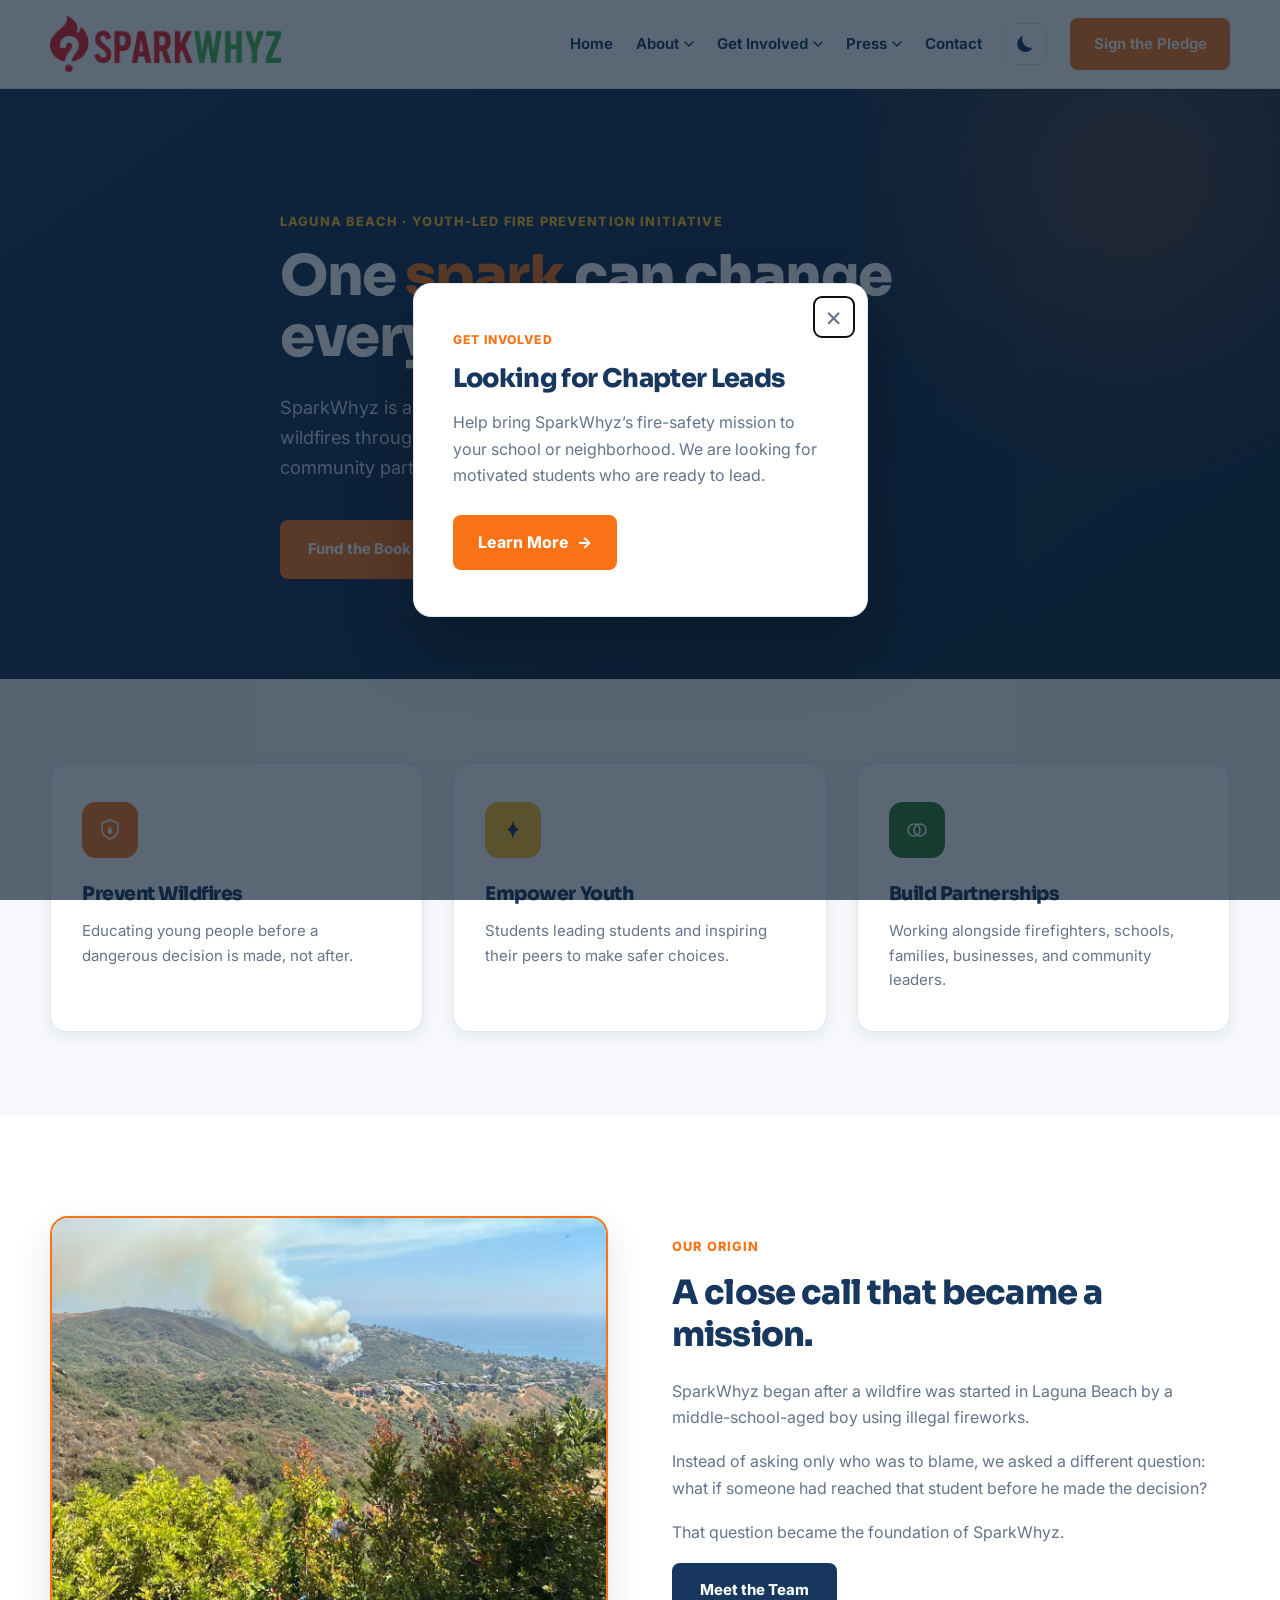
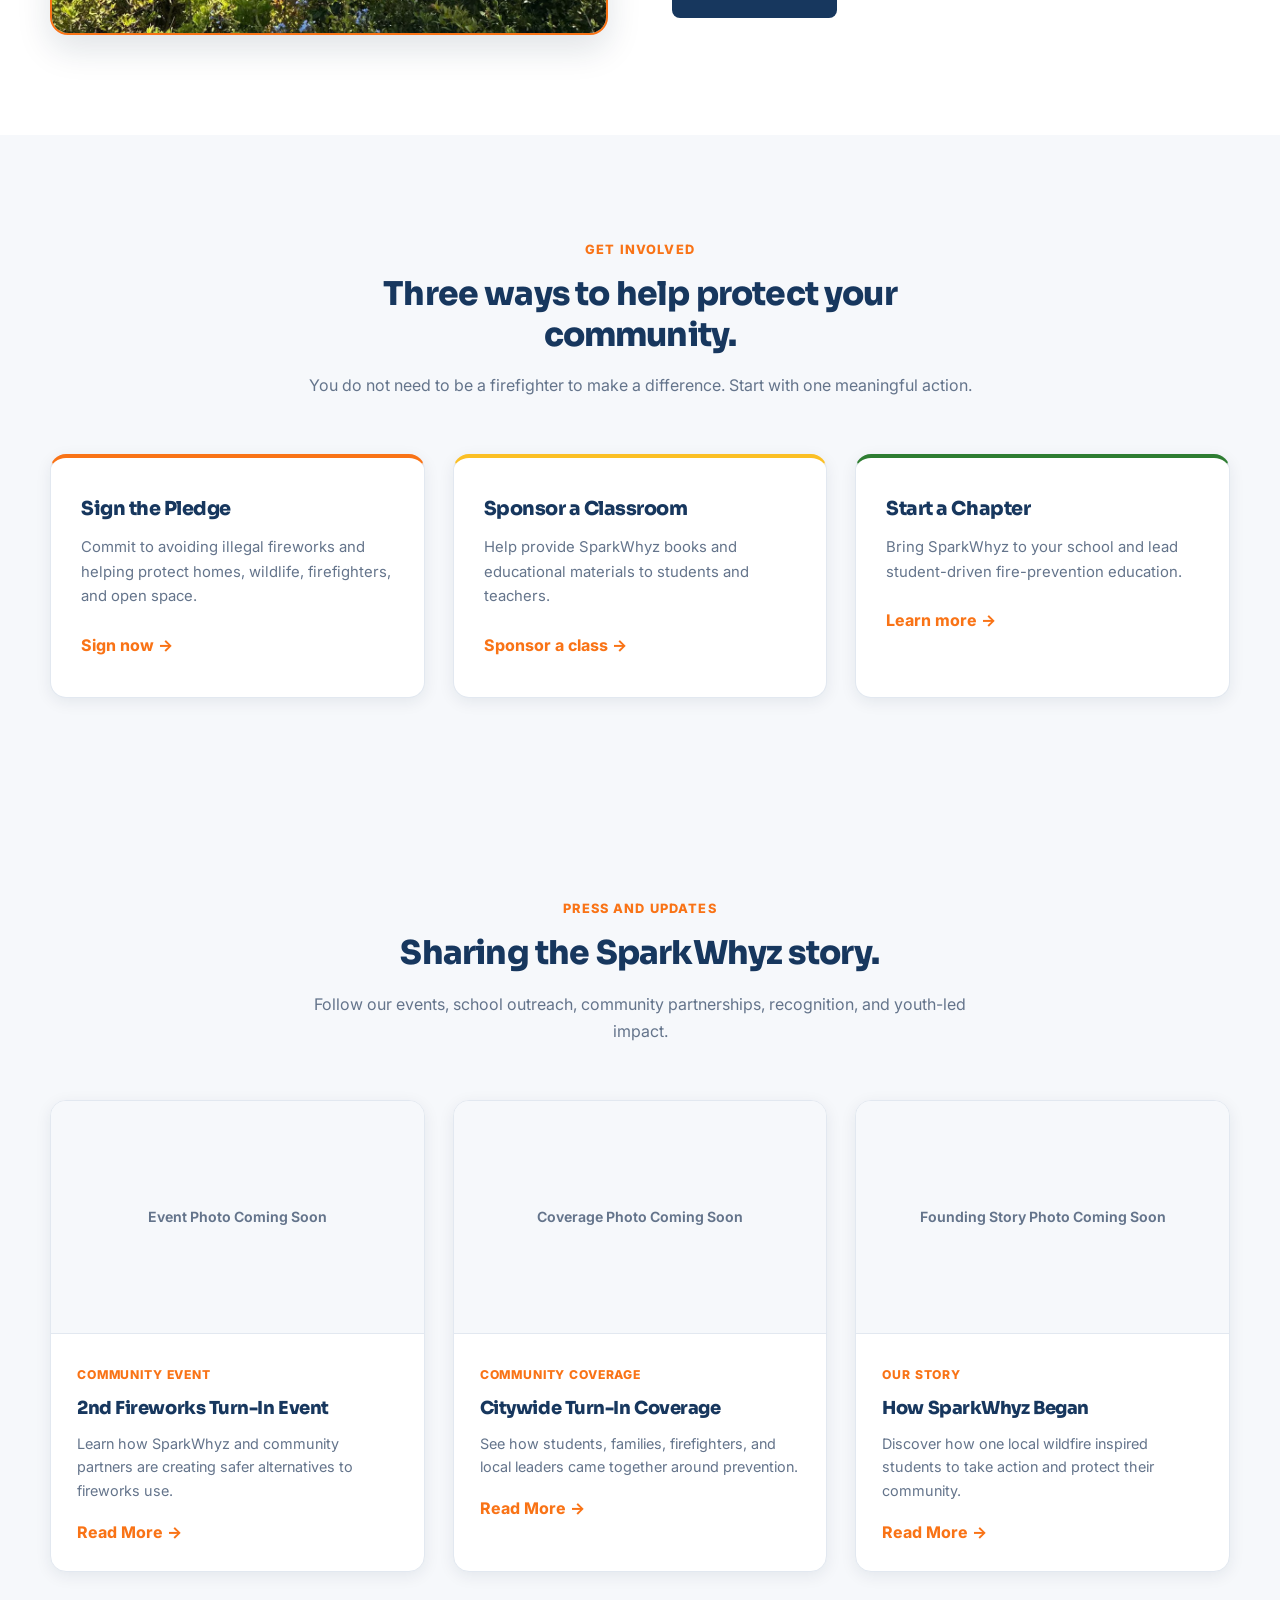
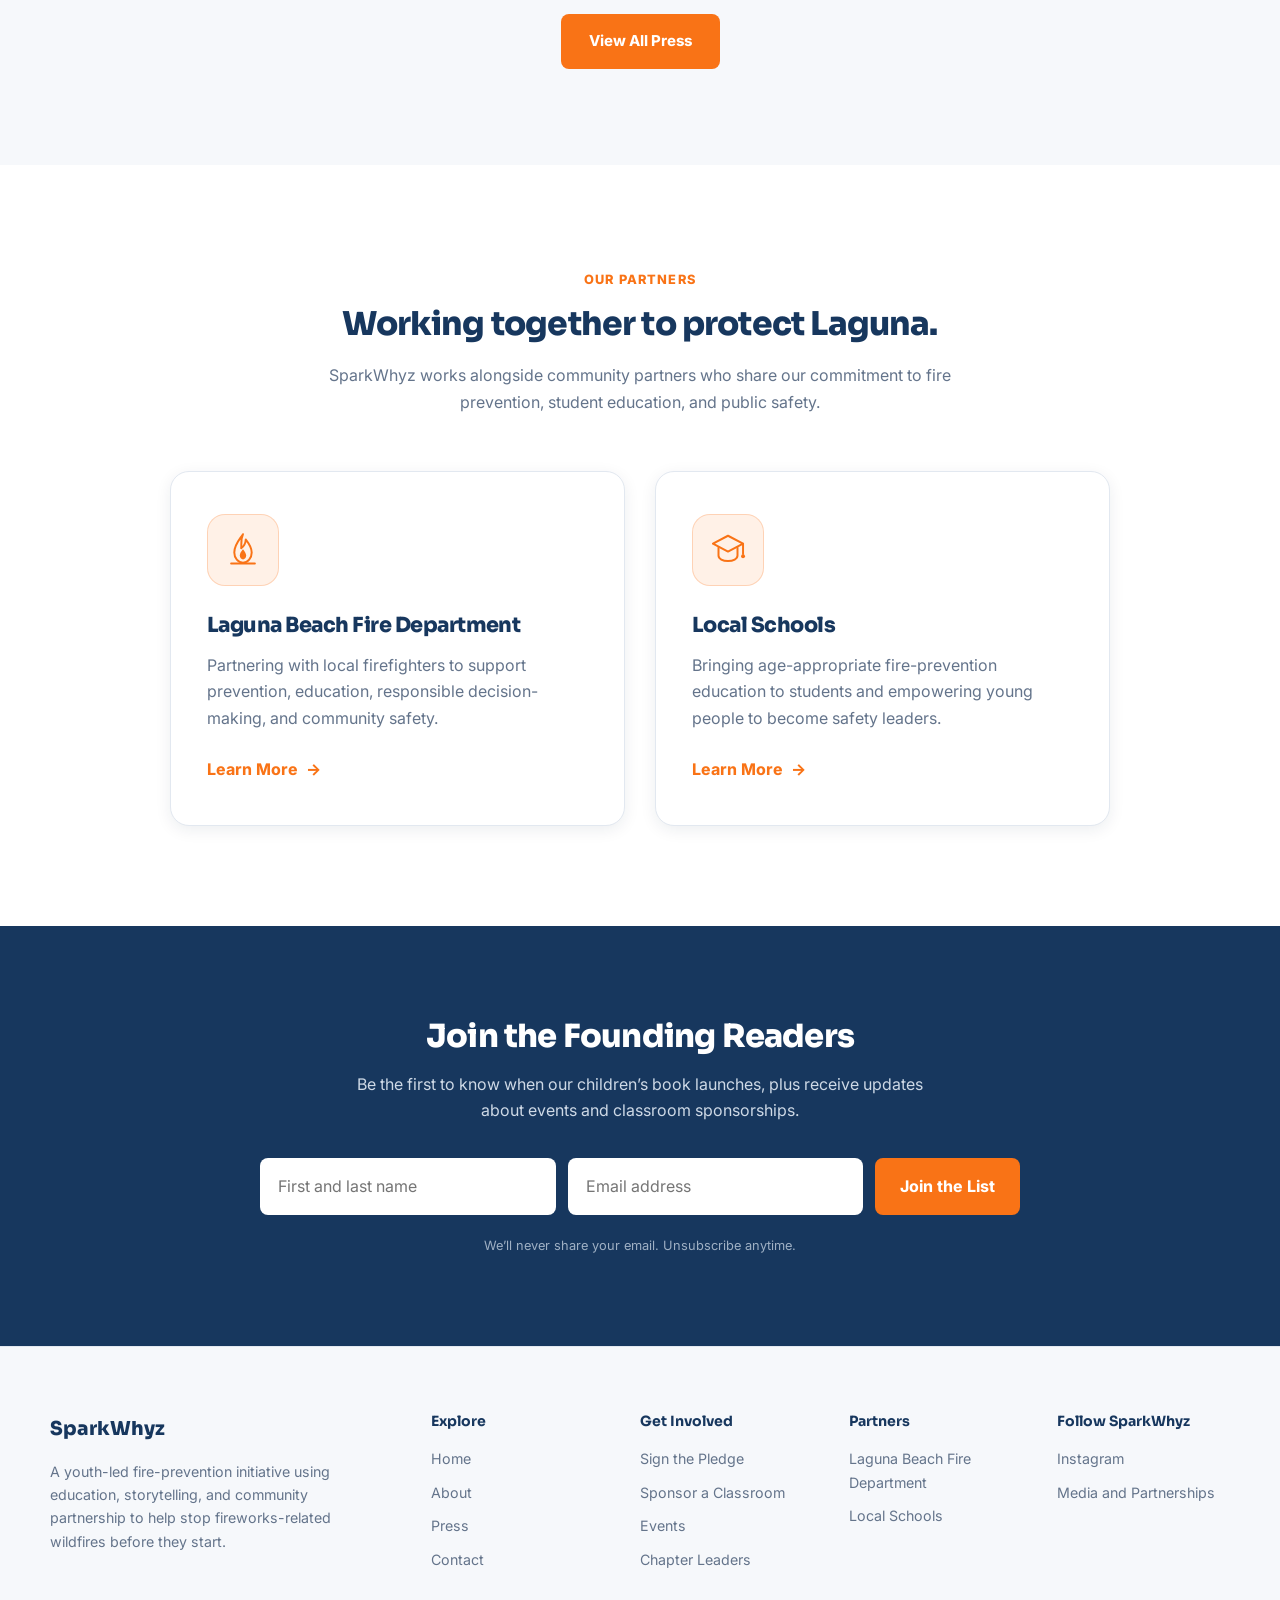
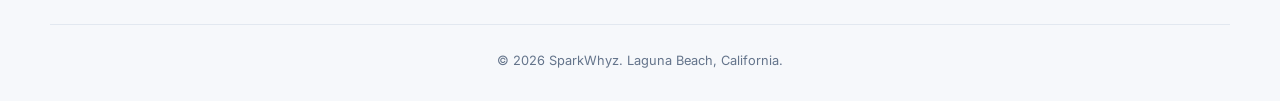
==== index.html @ 8dd43a1e "Update index.html" ====
<!DOCTYPE html>
<html lang="en">
<head>
  <!-- Google tag (gtag.js) -->
<script async src="https://www.googletagmanager.com/gtag/js?id=G-Q8JG7QYZ1H"></script>
<script>
  window.dataLayer = window.dataLayer || [];
  function gtag(){dataLayer.push(arguments);}
  gtag('js', new Date());

  gtag('config', 'G-Q8JG7QYZ1H');
</script>
  <meta charset="UTF-8">

  <meta
    name="viewport"
    content="width=device-width, initial-scale=1.0"
  >

  <title>SparkWhyz | Youth-Led Fire Prevention</title>

  <meta
    name="description"
    content="SparkWhyz is a youth-led fire-prevention initiative helping prevent fireworks-related wildfires through education, storytelling, school outreach, and community partnership."
  >

  <link rel="icon" type="image/x-icon" href="images/favicon.ico">
  <link rel="icon" type="image/png" sizes="32x32" href="images/favicon-32x32.png">
  <link rel="icon" type="image/png" sizes="16x16" href="images/favicon-16x16.png">
  <link rel="apple-touch-icon" href="images/apple-touch-icon.png">

  <link rel="preconnect" href="https://fonts.googleapis.com">
  <link rel="preconnect" href="https://fonts.gstatic.com" crossorigin>

  <link
    href="https://fonts.googleapis.com/css2?family=Sora:wght@400;600;700;800&family=Inter:wght@400;500;600&display=swap"
    rel="stylesheet"
  >

  <link rel="stylesheet" href="css/styles.css">
</head>

<body>

  <header>
    <nav class="container">

      <a
        href="index.html"
        class="logo"
        aria-label="SparkWhyz home"
      >
        <img
          src="images/logo-transparent.png"
          alt="SparkWhyz"
        >
      </a>

      <button
        class="nav-toggle"
        id="navToggle"
        aria-label="Toggle navigation menu"
        aria-expanded="false"
      >
        <span class="bar bar1"></span>
        <span class="bar bar2"></span>
        <span class="bar bar3"></span>
      </button>

      <ul class="nav-links" id="navLinks">

        <li>
          <a href="index.html">Home</a>
        </li>

        <li>
          <a href="about.html">
            About

            <span class="chevron">
              <svg
                width="10"
                height="6"
                viewBox="0 0 10 6"
                fill="none"
                aria-hidden="true"
              >
                <path
                  d="M1 1L5 5L9 1"
                  stroke="currentColor"
                  stroke-width="1.5"
                  stroke-linecap="round"
                  stroke-linejoin="round"
                />
              </svg>
            </span>
          </a>

          <div class="dropdown-wrap">
            <ul class="dropdown">

              <li>
                <a href="about.html#story">
                  Our Story
                </a>
              </li>

              <li>
                <a href="about.html#mission">
                  Our Mission
                </a>
              </li>

              <li>
                <a href="about.html#team">
                  Our Team
                </a>
              </li>

              <li>
                <a href="about.html#momentum">
                  Building Momentum
                </a>
              </li>

            </ul>
          </div>
        </li>

        <li>
          <a href="get_involved.html">
            Get Involved

            <span class="chevron">
              <svg
                width="10"
                height="6"
                viewBox="0 0 10 6"
                fill="none"
                aria-hidden="true"
              >
                <path
                  d="M1 1L5 5L9 1"
                  stroke="currentColor"
                  stroke-width="1.5"
                  stroke-linecap="round"
                  stroke-linejoin="round"
                />
              </svg>
            </span>
          </a>

          <div class="dropdown-wrap">
            <ul class="dropdown">

              <li>
                <a href="get_involved.html#pledge">
                  Sign the Pledge
                </a>
              </li>

              <li>
                <a href="get_involved.html#sponsor">
                  Sponsor a Classroom
                </a>
              </li>

              <li>
                <a href="get_involved.html#events">
                  Events
                </a>
              </li>

              <li>
                <a href="chapter_leaders.html">
                  Become a Chapter Leader
                </a>
              </li>

            </ul>
          </div>
        </li>

        <li>
          <a href="press.html">
            Press
            <span class="chevron">
              <svg
                width="10"
                height="6"
                viewBox="0 0 10 6"
                fill="none"
                aria-hidden="true"
              >
                <path
                  d="M1 1L5 5L9 1"
                  stroke="currentColor"
                  stroke-width="1.5"
                  stroke-linecap="round"
                  stroke-linejoin="round"
                />
              </svg>
            </span>
          </a>

          <div class="dropdown-wrap">
            <ul class="dropdown">

              <li>
                <a href="press.html#turn-in-2026">
                  2nd Fireworks Turn-In Event
                </a>
              </li>

              <li>
                <a href="press.html#citywide-turn-in">
                  Citywide Turn-In Coverage
                </a>
              </li>

              <li>
                <a href="press.html#kids-doing-right-thing">
                  Kids Doing the Right Thing
                </a>
              </li>

              <li>
                <a href="press.html#founding-story">
                  Our Founding Story
                </a>
              </li>

            </ul>
          </div>
        </li>

        <li>
          <a href="contact.html">Contact</a>
        </li>

        <li>
          <button
            class="theme-toggle"
            id="themeToggleDesktop"
            aria-label="Toggle dark mode"
          >
            <span class="theme-icon"></span>
            <span class="theme-label">Dark Mode</span>
          </button>
        </li>

        <li>
          <a
            href="get_involved.html#pledge"
            class="nav-cta"
          >
            Sign the Pledge
          </a>
        </li>

      </ul>

    </nav>
  </header>


  <main>

    <section class="hero">

      <div class="container hero-inner">

        <span class="eyebrow">
          Laguna Beach &middot; Youth-Led Fire Prevention Initiative
        </span>

        <h1>
          One <span>spark</span> can change everything.
        </h1>

        <p>
          SparkWhyz is a youth-led movement preventing
          fireworks-related wildfires through education,
          storytelling, school outreach, and community partnership.
        </p>

        <div class="btn-row">

         <a
            href="/donate/"
           class="btn btn-primary"
          >
            Fund the Book
          </a>

        <a
          href="get_involved.html#pledge"
          class="btn btn-secondary"
          style="
            background-color: #ffffff !important;
            color: #173757 !important;
            border: 2px solid #ffffff !important;
          "
        >
          Sign the Pledge
        </a>

          <a
            href="about.html#story"
            class="btn btn-outline"
          >
            Read Our Story
          </a>

      </div>

    </section>


    <section class="mission">

      <div class="container mission-grid">

        <article class="mission-card reveal">

          <div class="icon">

            <svg
              width="24"
              height="24"
              viewBox="0 0 24 24"
              fill="none"
              aria-hidden="true"
            >
              <path
                d="M12 2L4 5V11C4 15.5 6.5 19 12 21C17.5 19 20 15.5 20 11V5L12 2Z"
                stroke="currentColor"
                stroke-width="1.6"
                stroke-linejoin="round"
              />

              <path
                d="M12 8C10.5 10 9.8 11.5 9.8 13C9.8 14.8 10.8 16 12 16C13.2 16 14.2 14.8 14.2 13C14.2 11.8 13.6 11 13 10.3C13 11 12.6 11.4 12.2 11.3C12.6 10.2 12.3 9 12 8Z"
                fill="currentColor"
              />
            </svg>

          </div>

          <h3>
            Prevent Wildfires
          </h3>

          <p>
            Educating young people before a dangerous decision
            is made, not after.
          </p>

        </article>


        <article class="mission-card reveal reveal-delay-1">

          <div class="icon">

            <svg
              width="24"
              height="24"
              viewBox="0 0 24 24"
              fill="none"
              aria-hidden="true"
            >
              <path
                d="M12 2C12.8 6.5 14 9.8 18 11.5C14 13.2 12.8 16.5 12 21C11.2 16.5 10 13.2 6 11.5C10 9.8 11.2 6.5 12 2Z"
                fill="currentColor"
              />
            </svg>

          </div>

          <h3>
            Empower Youth
          </h3>

          <p>
            Students leading students and inspiring their peers
            to make safer choices.
          </p>

        </article>


        <article class="mission-card reveal reveal-delay-2">

          <div class="icon">

            <svg
              width="24"
              height="24"
              viewBox="0 0 24 24"
              fill="none"
              aria-hidden="true"
            >
              <circle
                cx="9"
                cy="12"
                r="6"
                stroke="currentColor"
                stroke-width="1.6"
              />

              <circle
                cx="15"
                cy="12"
                r="6"
                stroke="currentColor"
                stroke-width="1.6"
              />
            </svg>

          </div>

          <h3>
            Build Partnerships
          </h3>

          <p>
            Working alongside firefighters, schools, families,
            businesses, and community leaders.
          </p>

        </article>

      </div>

    </section>


    <section class="story" id="story">

      <div class="container story-grid">

        <div class="story-media reveal">

          <img
            src="images/rancho-fire.jpg"
            alt="Wildfire in Laguna Beach"
          >

        </div>

        <div class="reveal reveal-delay-1">

          <span class="section-eyebrow">
            Our Origin
          </span>

          <h2>
            A close call that became a mission.
          </h2>

          <p>
            SparkWhyz began after a wildfire was started in
            Laguna Beach by a middle-school-aged boy using
            illegal fireworks.
          </p>

          <p>
            Instead of asking only who was to blame, we asked
            a different question: what if someone had reached
            that student before he made the decision?
          </p>

          <p>
            That question became the foundation of SparkWhyz.
          </p>

          <a
            href="about.html"
            class="btn btn-dark"
          >
            Meet the Team
          </a>

        </div>

      </div>

    </section>


    <section class="involved">

      <div class="container">

        <div class="involved-head reveal">

          <span class="section-eyebrow">
            Get Involved
          </span>

          <h2>
            Three ways to help protect your community.
          </h2>

          <p>
            You do not need to be a firefighter to make a difference.
            Start with one meaningful action.
          </p>

        </div>

        <div class="involved-grid">

          <article class="involved-card reveal">

            <h3>
              Sign the Pledge
            </h3>

            <p>
              Commit to avoiding illegal fireworks and helping
              protect homes, wildlife, firefighters, and open space.
            </p>

            <a href="get_involved.html#pledge">
              Sign now &rarr;
            </a>

          </article>


          <article class="involved-card reveal reveal-delay-1">

            <h3>
              Sponsor a Classroom
            </h3>

            <p>
              Help provide SparkWhyz books and educational
              materials to students and teachers.
            </p>

            <a href="get_involved.html#sponsor">
              Sponsor a class &rarr;
            </a>

          </article>


          <article class="involved-card reveal reveal-delay-2">

            <h3>
              Start a Chapter
            </h3>

            <p>
              Bring SparkWhyz to your school and lead
              student-driven fire-prevention education.
            </p>

            <a href="chapter_leaders.html">
              Learn more &rarr;
            </a>

          </article>

        </div>

      </div>

    </section>


    <section class="section section-alt">

      <div class="container">

        <div class="section-head reveal">

          <span class="section-eyebrow">
            Press and Updates
          </span>

          <h2>
            Sharing the SparkWhyz story.
          </h2>

          <p>
            Follow our events, school outreach, community partnerships,
            recognition, and youth-led impact.
          </p>

        </div>

        <div class="news-grid">

          <article class="news-card reveal">

            <div class="news-thumb">
              Event Photo Coming Soon
            </div>

            <div class="news-body">

              <span class="news-date">
                Community Event
              </span>

              <h3>
                2nd Fireworks Turn-In Event
              </h3>

              <p>
                Learn how SparkWhyz and community partners
                are creating safer alternatives to fireworks use.
              </p>

              <a href="press.html#turn-in-2026">
                Read More &rarr;
              </a>

            </div>

          </article>


          <article class="news-card reveal reveal-delay-1">

            <div class="news-thumb">
              Coverage Photo Coming Soon
            </div>

            <div class="news-body">

              <span class="news-date">
                Community Coverage
              </span>

              <h3>
                Citywide Turn-In Coverage
              </h3>

              <p>
                See how students, families, firefighters,
                and local leaders came together around prevention.
              </p>

              <a href="press.html#citywide-turn-in">
                Read More &rarr;
              </a>

            </div>

          </article>


          <article class="news-card reveal reveal-delay-2">

            <div class="news-thumb">
              Founding Story Photo Coming Soon
            </div>

            <div class="news-body">

              <span class="news-date">
                Our Story
              </span>

              <h3>
                How SparkWhyz Began
              </h3>

              <p>
                Discover how one local wildfire inspired students
                to take action and protect their community.
              </p>

              <a href="press.html#founding-story">
                Read More &rarr;
              </a>

            </div>

          </article>

        </div>

        <div
          class="btn-row"
          style="justify-content:center;margin-top:42px;"
        >

          <a
            href="press.html"
            class="btn btn-primary"
          >
            View All Press
          </a>

        </div>

      </div>

    </section>


    <section class="partners-section">

      <div class="container">

        <div class="section-head reveal">

          <span class="section-eyebrow">
            Our Partners
          </span>

          <h2>
            Working together to protect Laguna.
          </h2>

          <p>
            SparkWhyz works alongside community partners
            who share our commitment to fire prevention,
            student education, and public safety.
          </p>

        </div>

        <div class="partners-grid">

          <a
            href="fire_department.html"
            class="partner-card reveal"
          >

            <div class="partner-icon">

              <svg
                width="38"
                height="38"
                viewBox="0 0 48 48"
                fill="none"
                aria-hidden="true"
              >
                <path
                  d="M24 4C19.5 11.1 13 17.2 13 27C13 34.2 17.9 40 24 40C30.1 40 35 34.2 35 27C35 20 30.8 14.9 27.5 10.7C27.3 16.3 24.7 19.6 21.7 21.8C22.5 17.1 20.4 12.1 24 4Z"
                  stroke="currentColor"
                  stroke-width="2.5"
                  stroke-linejoin="round"
                />

                <path
                  d="M24 23C21.3 26.1 20 28.4 20 31.1C20 34.1 21.8 36 24 36C26.2 36 28 34.1 28 31.1C28 28.6 26.5 26.3 24 23Z"
                  fill="currentColor"
                />

                <path
                  d="M9 41H39"
                  stroke="currentColor"
                  stroke-width="2.5"
                  stroke-linecap="round"
                />
              </svg>

            </div>

            <h3>
              Laguna Beach Fire Department
            </h3>

            <p>
              Partnering with local firefighters to support
              prevention, education, responsible decision-making,
              and community safety.
            </p>

            <span class="partner-link">
              Learn More
              <span aria-hidden="true">&rarr;</span>
            </span>

          </a>


          <a
            href="schools.html"
            class="partner-card reveal reveal-delay-1"
          >

            <div class="partner-icon">

              <svg
                width="38"
                height="38"
                viewBox="0 0 48 48"
                fill="none"
                aria-hidden="true"
              >
                <path
                  d="M24 6L5 16L24 26L43 16L24 6Z"
                  stroke="currentColor"
                  stroke-width="2.5"
                  stroke-linejoin="round"
                />

                <path
                  d="M12 21V31C12 35.1 17.4 38 24 38C30.6 38 36 35.1 36 31V21"
                  stroke="currentColor"
                  stroke-width="2.5"
                  stroke-linecap="round"
                />

                <path
                  d="M43 16V29"
                  stroke="currentColor"
                  stroke-width="2.5"
                  stroke-linecap="round"
                />

                <circle
                  cx="43"
                  cy="32"
                  r="2.5"
                  fill="currentColor"
                />
              </svg>

            </div>

            <h3>
              Local Schools
            </h3>

            <p>
              Bringing age-appropriate fire-prevention education
              to students and empowering young people to become
              safety leaders.
            </p>

            <span class="partner-link">
              Learn More
              <span aria-hidden="true">&rarr;</span>
            </span>

          </a>

        </div>

      </div>

    </section>


    <section
      class="signup"
      id="founding-readers"
    >

      <div class="container">

        <h2>
          Join the Founding Readers
        </h2>

        <p>
          Be the first to know when our children’s book launches,
          plus receive updates about events and classroom sponsorships.
        </p>

        <form
          class="signup-form"
          id="signupForm"
          data-founding-readers="true"
          novalidate
        >

          <input
            type="text"
            id="signupName"
            name="name"
            placeholder="First and last name"
            autocomplete="name"
            aria-label="First and last name"
            required
          >

          <input
            type="email"
            id="signupEmail"
            name="email"
            placeholder="Email address"
            autocomplete="email"
            aria-label="Email address"
            required
          >

          <input
            type="text"
            name="website"
            tabindex="-1"
            autocomplete="off"
            aria-hidden="true"
            style="
              position:absolute;
              left:-9999px;
              width:1px;
              height:1px;
              opacity:0;
            "
          >

          <button type="submit">
            Join the List
          </button>

        </form>

        <p class="signup-note">
          We’ll never share your email. Unsubscribe anytime.
        </p>

      </div>

    </section>

  </main>


  <footer>

    <div class="container">

      <div class="footer-grid">

        <div class="footer-brand">

          <div class="logo">
            SparkWhyz
          </div>

          <p>
            A youth-led fire-prevention initiative using education,
            storytelling, and community partnership to help stop
            fireworks-related wildfires before they start.
          </p>

        </div>


        <div>

          <h4>
            Explore
          </h4>

          <ul>

            <li>
              <a href="index.html">Home</a>
            </li>

            <li>
              <a href="about.html">About</a>
            </li>

            <li>
              <a href="press.html">Press</a>
            </li>

            <li>
              <a href="contact.html">Contact</a>
            </li>

          </ul>

        </div>


        <div>

          <h4>
            Get Involved
          </h4>

          <ul>

            <li>
              <a href="get_involved.html#pledge">
                Sign the Pledge
              </a>
            </li>

            <li>
              <a href="get_involved.html#sponsor">
                Sponsor a Classroom
              </a>
            </li>

            <li>
              <a href="get_involved.html#events">
                Events
              </a>
            </li>

            <li>
              <a href="chapter_leaders.html">
                Chapter Leaders
              </a>
            </li>

          </ul>

        </div>


        <div>

          <h4>
            Partners
          </h4>

          <ul>

            <li>
              <a href="fire_department.html">
                Laguna Beach Fire Department
              </a>
            </li>

            <li>
              <a href="schools.html">
                Local Schools
              </a>
            </li>

          </ul>

        </div>


        <div>

          <h4>
            Follow SparkWhyz
          </h4>

          <ul>

            <li>
              <a
                href="https://www.instagram.com/sparkwhyz/"
                target="_blank"
                rel="noopener noreferrer"
              >
                Instagram
              </a>
            </li>

            <li>
              <a href="contact.html">
                Media and Partnerships
              </a>
            </li>

          </ul>

        </div>

      </div>


      <div class="footer-bottom">
        &copy; 2026 SparkWhyz. Laguna Beach, California.
      </div>

    </div>

  </footer>


  <div
    class="modal-overlay"
    id="chapterModal"
    aria-hidden="true"
  >

    <div
      class="modal-card"
      role="dialog"
      aria-modal="true"
      aria-labelledby="chapterModalTitle"
    >

      <button
        class="modal-close"
        aria-label="Close"
      >
        &times;
      </button>

      <div class="modal-eyebrow">
        Get Involved
      </div>

      <h2 id="chapterModalTitle">
        Looking for Chapter Leads
      </h2>

      <p>
        Help bring SparkWhyz’s fire-safety mission
        to your school or neighborhood. We are looking
        for motivated students who are ready to lead.
      </p>

      <a
        href="chapter_leaders.html"
        class="modal-btn"
      >
        Learn More
        <span aria-hidden="true">&rarr;</span>
      </a>

    </div>

  </div>


  <script src="js/main.js"></script>

</body>
</html>
---- css/styles.css ----
:root {
  --navy: #17375e;
  --navy-dark: #0f2740;
  --orange: #f97316;
  --orange-dark: #dc5f08;
  --yellow: #fbbf24;
  --green: #2e7d32;

  --white: #ffffff;
  --page-bg: #ffffff;
  --section-bg: #ffffff;
  --section-alt: #f6f8fb;
  --card-bg: #ffffff;
  --header-bg: #ffffff;
  --footer-bg: #f6f8fb;

  --text: #1e293b;
  --heading: #17375e;
  --muted: #64748b;
  --border: #e2e8f0;

  --shadow-small: 0 4px 16px rgba(15, 39, 64, 0.08);
  --shadow-medium: 0 14px 34px rgba(15, 39, 64, 0.13);
}

/* =========================================================
   RESET
   ========================================================= */

* {
  box-sizing: border-box;
  margin: 0;
  padding: 0;
}

html {
  scroll-behavior: smooth;
  scroll-padding-top: 100px;
}

body {
  min-height: 100vh;
  overflow-x: hidden;
  background: var(--page-bg);
  color: var(--text);
  font-family: "Inter", sans-serif;
  line-height: 1.65;
}

body.menu-open {
  overflow: hidden;
}

h1,
h2,
h3,
h4 {
  font-family: "Sora", sans-serif;
  color: var(--heading);
  line-height: 1.25;
}

h1,
h2,
h3 {
  font-weight: 800;
  letter-spacing: -0.025em;
}

a {
  color: inherit;
  text-decoration: none;
}

ul {
  list-style: none;
}

img {
  display: block;
  max-width: 100%;
}

button,
input,
textarea,
select {
  font: inherit;
}

button,
a {
  -webkit-tap-highlight-color: transparent;
}

.container {
  width: min(1180px, calc(100% - 48px));
  margin-inline: auto;
}

/* =========================================================
   HEADER
   ========================================================= */

header {
  position: sticky;
  top: 0;
  z-index: 300;
  width: 100%;
  background: var(--header-bg);
  border-bottom: 1px solid var(--border);
}

nav.container {
  min-height: 88px;
  display: flex;
  align-items: center;
  justify-content: space-between;
  gap: 28px;
}

.logo {
  display: inline-flex;
  align-items: center;
  flex-shrink: 0;
  color: var(--heading);
  font-family: "Sora", sans-serif;
  font-size: 1.3rem;
  font-weight: 800;
}

.logo img {
  width: auto;
  height: 56px;
}

.nav-links {
  display: flex;
  align-items: center;
  justify-content: flex-end;
  gap: 23px;
}

.nav-links > li {
  position: relative;
  flex-shrink: 0;
}

.nav-links > li > a {
  display: inline-flex;
  align-items: center;
  gap: 5px;
  padding: 12px 0;
  color: var(--heading);
  font-size: 0.94rem;
  font-weight: 650;
  white-space: nowrap;
}

.nav-links > li > a:hover {
  color: var(--orange);
}

.chevron {
  display: inline-flex;
  align-items: center;
  transition: transform 0.2s ease;
}

.nav-links > li:hover .chevron,
.nav-links > li.dd-open .chevron {
  transform: rotate(180deg);
}

/* =========================================================
   DESKTOP DROPDOWNS
   ========================================================= */

.dropdown-wrap {
  position: absolute;
  top: 100%;
  left: 50%;
  width: max-content;
  min-width: 225px;
  padding-top: 8px;
  opacity: 0;
  visibility: hidden;
  transform: translateX(-50%) translateY(8px);
  transition:
    opacity 0.18s ease,
    visibility 0.18s ease,
    transform 0.18s ease;
}

.nav-links > li:hover > .dropdown-wrap {
  opacity: 1;
  visibility: visible;
  transform: translateX(-50%) translateY(0);
}

.dropdown {
  padding: 9px;
  background: var(--card-bg);
  border: 1px solid var(--border);
  border-radius: 13px;
  box-shadow: var(--shadow-medium);
}

.dropdown li a {
  display: block;
  padding: 11px 16px;
  border-radius: 8px;
  color: var(--text);
  font-size: 0.86rem;
  font-weight: 600;
  text-align: center;
  white-space: nowrap;
}

.dropdown li a:hover {
  background: var(--section-alt);
  color: var(--orange);
}

/* =========================================================
   HEADER BUTTONS
   ========================================================= */

.nav-links > li > a.nav-cta {
  min-width: 160px;
  justify-content: center;
  padding: 14px 23px;
  background: var(--orange);
  border-radius: 8px;
  color: var(--white);
}

.nav-links > li > a.nav-cta:hover {
  background: var(--orange-dark);
  color: var(--white);
}

.theme-toggle {
  width: 42px;
  height: 42px;
  display: inline-flex;
  align-items: center;
  justify-content: center;
  gap: 9px;
  flex-shrink: 0;
  background: transparent;
  border: 1px solid var(--border);
  border-radius: 9px;
  color: var(--heading);
  cursor: pointer;
}

.theme-toggle:hover {
  background: var(--section-alt);
}

.theme-icon {
  display: inline-flex;
  align-items: center;
  justify-content: center;
}

.theme-label {
  display: none;
}

/* =========================================================
   MOBILE HAMBURGER
   ========================================================= */

.nav-toggle {
  position: relative;
  z-index: 1002;
  width: 42px;
  height: 42px;
  display: none;
  flex-shrink: 0;
  padding: 0;
  background: transparent;
  border: 0;
  cursor: pointer;
}

.nav-toggle .bar {
  position: absolute;
  left: 8px;
  width: 26px;
  height: 2.5px;
  background: var(--heading);
  border-radius: 999px;
  transform-origin: center;
  transition:
    top 0.25s ease,
    transform 0.25s ease,
    opacity 0.18s ease;
}

.nav-toggle .bar1 {
  top: 11px;
}

.nav-toggle .bar2 {
  top: 20px;
}

.nav-toggle .bar3 {
  top: 29px;
}

.nav-toggle.active .bar1 {
  top: 20px;
  transform: rotate(45deg);
}

.nav-toggle.active .bar2 {
  opacity: 0;
  transform: scaleX(0);
}

.nav-toggle.active .bar3 {
  top: 20px;
  transform: rotate(-45deg);
}

/* =========================================================
   SHARED ELEMENTS
   ========================================================= */

.eyebrow,
.section-eyebrow {
  display: inline-block;
  margin-bottom: 14px;
  color: var(--orange);
  font-size: 0.8rem;
  font-weight: 800;
  letter-spacing: 0.09em;
  text-transform: uppercase;
}

.section {
  padding: 96px 0;
  background: var(--section-bg);
}

.section-alt {
  background: var(--section-alt);
}

.section-head {
  max-width: 700px;
  margin: 0 auto 56px;
  text-align: center;
}

.section-head h2 {
  margin-bottom: 17px;
  color: var(--heading);
  font-size: 2.05rem;
}

.section-head p {
  color: var(--muted);
  font-size: 1rem;
}

.btn-row {
  display: flex;
  flex-wrap: wrap;
  gap: 16px;
}

.btn {
  display: inline-flex;
  align-items: center;
  justify-content: center;
  padding: 15px 28px;
  border-radius: 8px;
  font-size: 0.94rem;
  font-weight: 750;
  transition:
    transform 0.16s ease,
    background 0.16s ease,
    box-shadow 0.16s ease;
}

.btn:hover {
  transform: translateY(-2px);
}

.btn-primary {
  background: var(--orange);
  color: var(--white);
}

.btn-primary:hover {
  background: var(--orange-dark);
  box-shadow: 0 9px 22px rgba(249, 115, 22, 0.28);
}

.btn-dark {
  background: var(--navy);
  color: var(--white);
}

.btn-dark:hover {
  background: var(--navy-dark);
}

.btn-outline {
  border: 2px solid rgba(255, 255, 255, 0.5);
  color: var(--white);
}

.btn-outline:hover {
  border-color: var(--white);
}

.news-empty {
  padding: 60px 24px;
  background: var(--card-bg);
  border: 1px solid var(--border);
  border-radius: 16px;
  color: var(--muted);
  text-align: center;
}

/* =========================================================
   HERO
   ========================================================= */

.hero,
.page-hero {
  position: relative;
  overflow: hidden;
  background: linear-gradient(
    145deg,
    var(--navy) 0%,
    var(--navy-dark) 100%
  );
  color: var(--white);
}

.hero {
  padding: 118px 0 100px;
}

.hero::before,
.page-hero::before {
  content: "";
  position: absolute;
  top: -220px;
  right: -160px;
  width: 620px;
  height: 620px;
  background: radial-gradient(
    circle,
    rgba(249, 115, 22, 0.26),
    rgba(249, 115, 22, 0) 70%
  );
}

.hero-inner {
  position: relative;
  z-index: 1;
  max-width: 720px;
}

.hero .eyebrow,
.page-hero .eyebrow {
  color: var(--yellow);
}

.hero h1,
.page-hero h1 {
  color: var(--white);
}

.hero h1 {
  margin-bottom: 25px;
  font-size: 3.5rem;
  line-height: 1.08;
}

.hero h1 span {
  color: var(--orange);
}

.hero p {
  max-width: 610px;
  margin-bottom: 38px;
  color: #d0dae7;
  font-size: 1.14rem;
}

.page-hero {
  padding: 94px 0 75px;
  text-align: center;
}

.page-hero .container {
  position: relative;
  z-index: 1;
}

.page-hero h1 {
  max-width: 880px;
  margin: 0 auto 18px;
  font-size: 2.75rem;
}

.page-hero p {
  max-width: 680px;
  margin: 0 auto;
  color: #d0dae7;
  font-size: 1.05rem;
}

/* =========================================================
   MISSION CARDS
   ========================================================= */

.mission {
  padding: 84px 0;
  background: var(--section-alt);
}

.mission-grid {
  display: grid;
  grid-template-columns: repeat(3, minmax(0, 1fr));
  gap: 30px;
}

.mission-card {
  min-height: 100%;
  padding: 38px 31px;
  background: var(--card-bg);
  border: 1px solid var(--border);
  border-radius: 17px;
  box-shadow: var(--shadow-small);
}

.mission-card .icon {
  width: 56px;
  height: 56px;
  display: flex;
  align-items: center;
  justify-content: center;
  margin-bottom: 24px;
  background: var(--orange);
  border-radius: 14px;
  color: var(--white);
}

.mission-card:nth-child(2) .icon {
  background: var(--yellow);
  color: var(--navy);
}

.mission-card:nth-child(3) .icon {
  background: var(--green);
  color: var(--white);
}

.mission-card h3 {
  margin-bottom: 13px;
  color: var(--heading);
  font-size: 1.18rem;
}

.mission-card p {
  color: var(--muted);
  font-size: 0.94rem;
}

/* =========================================================
   STORY
   ========================================================= */

.story {
  padding: 100px 0;
  background: var(--section-bg);
}

.story-grid {
  display: grid;
  grid-template-columns: repeat(2, minmax(0, 1fr));
  align-items: center;
  gap: 64px;
}

.story-media {
  min-width: 0;
  aspect-ratio: 4 / 3;
  overflow: hidden;
  display: flex;
  align-items: stretch;
  justify-content: stretch;
  background: var(--card-bg);
  border: 2px solid var(--orange);
  border-radius: 18px;
  box-shadow: var(--shadow-medium);
}

.story-media img {
  width: 100%;
  height: 100%;
  object-fit: cover;
}

.story-media .news-thumb {
  width: 100%;
  height: 100%;
  border-bottom: 0;
}

.story h2,
.story-grid h2 {
  margin-bottom: 22px;
  color: var(--heading);
  font-size: 2.1rem;
}

.story p,
.story-grid p {
  margin-bottom: 18px;
  color: var(--muted);
}

/* =========================================================
   GET INVOLVED
   ========================================================= */

.involved {
  padding: 100px 0;
  background: var(--section-alt);
}

.involved-head {
  max-width: 680px;
  margin: 0 auto 56px;
  text-align: center;
}

.involved-head h2 {
  margin-bottom: 16px;
  color: var(--heading);
  font-size: 2.05rem;
}

.involved-head p {
  color: var(--muted);
}

.involved-grid {
  display: grid;
  grid-template-columns: repeat(3, minmax(0, 1fr));
  gap: 28px;
}

.involved-card {
  min-height: 100%;
  padding: 39px 30px;
  background: var(--card-bg);
  border: 1px solid var(--border);
  border-top: 4px solid var(--orange);
  border-radius: 16px;
  box-shadow: var(--shadow-small);
  transition:
    transform 0.2s ease,
    box-shadow 0.2s ease;
}

.involved-card:nth-child(2) {
  border-top-color: var(--yellow);
}

.involved-card:nth-child(3) {
  border-top-color: var(--green);
}

.involved-card:hover {
  transform: translateY(-5px);
  box-shadow: var(--shadow-medium);
}

.involved-card h3 {
  margin-bottom: 14px;
  color: var(--heading);
  font-size: 1.2rem;
}

.involved-card p {
  margin-bottom: 23px;
  color: var(--muted);
  font-size: 0.93rem;
}

.involved-card a {
  color: var(--orange);
  font-weight: 750;
}

/* =========================================================
   PARTNERS
   ========================================================= */

.partners-section {
  padding: 100px 0;
  background: var(--section-bg);
}

.partners-grid {
  max-width: 940px;
  display: grid;
  grid-template-columns: repeat(2, minmax(0, 1fr));
  align-items: stretch;
  gap: 30px;
  margin: 0 auto;
}

.partner-card {
  min-height: 100%;
  display: flex;
  flex-direction: column;
  align-items: flex-start;
  padding: 42px 36px;
  background: var(--card-bg);
  border: 1px solid var(--border);
  border-radius: 19px;
  box-shadow: var(--shadow-small);
  transition:
    transform 0.2s ease,
    border-color 0.2s ease,
    box-shadow 0.2s ease;
}

.partner-card:hover {
  transform: translateY(-5px);
  border-color: var(--orange);
  box-shadow: var(--shadow-medium);
}

.partner-icon {
  width: 72px;
  height: 72px;
  display: flex;
  align-items: center;
  justify-content: center;
  margin-bottom: 26px;
  background: rgba(249, 115, 22, 0.1);
  border: 1px solid rgba(249, 115, 22, 0.24);
  border-radius: 18px;
  color: var(--orange);
}

.partner-card h3 {
  margin-bottom: 14px;
  color: var(--heading);
  font-size: 1.3rem;
}

.partner-card p {
  margin-bottom: 25px;
  color: var(--muted);
}

.partner-link {
  display: inline-flex;
  align-items: center;
  gap: 8px;
  margin-top: auto;
  color: var(--orange);
  font-weight: 750;
}

/* =========================================================
   NEWS
   ========================================================= */

.news-grid {
  display: grid;
  grid-template-columns: repeat(3, minmax(0, 1fr));
  align-items: stretch;
  gap: 28px;
}

.news-card {
  min-height: 100%;
  overflow: hidden;
  background: var(--card-bg);
  border: 1px solid var(--border);
  border-radius: 16px;
  box-shadow: var(--shadow-small);
}

.news-thumb {
  aspect-ratio: 16 / 10;
  display: flex;
  align-items: center;
  justify-content: center;
  padding: 24px;
  background: var(--section-alt);
  border-bottom: 1px solid var(--border);
  color: var(--muted);
  font-size: 0.88rem;
  font-weight: 650;
  text-align: center;
}

.news-thumb img {
  width: 100%;
  height: 100%;
  object-fit: cover;
}

.news-body {
  padding: 26px;
}

.news-date {
  color: var(--orange);
  font-size: 0.76rem;
  font-weight: 800;
  letter-spacing: 0.07em;
  text-transform: uppercase;
}

.news-body h3 {
  margin: 11px 0 12px;
  color: var(--heading);
  font-size: 1.12rem;
}

.news-body p {
  margin-bottom: 16px;
  color: var(--muted);
  font-size: 0.9rem;
}

.news-body a {
  color: var(--orange);
  font-weight: 750;
}

/* =========================================================
   TEAM
   ========================================================= */

.team-grid {
  display: grid;
  grid-template-columns: repeat(3, minmax(0, 1fr));
  align-items: start;
  gap: 32px;
}

.team-card {
  min-width: 0;
  align-self: start;
  overflow: hidden;
  background: var(--card-bg);
  border: 1px solid var(--border);
  border-radius: 18px;
  box-shadow: var(--shadow-small);
  transition:
    transform 0.2s ease,
    box-shadow 0.2s ease;
}

.team-card:hover {
  transform: translateY(-5px);
  box-shadow: var(--shadow-medium);
}

.team-photo {
  width: 100%;
  aspect-ratio: 4 / 3;
  overflow: hidden;
  display: flex;
  align-items: center;
  justify-content: center;
  padding: 22px;
  background: var(--section-alt);
  border-bottom: 1px solid var(--border);
  color: var(--muted);
  font-size: 0.86rem;
  font-weight: 650;
  text-align: center;
}

.team-photo img {
  width: 100%;
  height: 100%;
  object-fit: cover;
}

.team-info {
  padding: 29px 27px 31px;
}

.team-info h3 {
  margin-bottom: 9px;
  color: var(--heading);
  font-size: 1.22rem;
}

.team-role {
  display: block;
  margin-bottom: 18px;
  color: var(--orange);
  font-size: 0.84rem;
  font-weight: 800;
  line-height: 1.5;
}

.team-info p {
  margin: 0;
  color: var(--muted);
  font-size: 0.91rem;
  line-height: 1.75;
}

/* =========================================================
   MILESTONES
   ========================================================= */

.milestone-grid {
  display: grid;
  gap: 30px;
}

.milestone-card {
  min-width: 0;
  display: grid;
  grid-template-columns: minmax(270px, 0.9fr) minmax(0, 1.4fr);
  overflow: hidden;
  background: var(--card-bg);
  border: 1px solid var(--border);
  border-radius: 18px;
  box-shadow: var(--shadow-small);
}

.milestone-card:nth-child(even) {
  grid-template-columns: minmax(0, 1.4fr) minmax(270px, 0.9fr);
}

.milestone-card:nth-child(even) .milestone-photo {
  order: 2;
  border-right: 0;
  border-left: 1px solid var(--border);
}

.milestone-photo {
  min-height: 275px;
  overflow: hidden;
  display: flex;
  align-items: center;
  justify-content: center;
  padding: 24px;
  background: var(--section-alt);
  border-right: 1px solid var(--border);
  color: var(--muted);
  font-size: 0.88rem;
  font-weight: 650;
  text-align: center;
}

.milestone-photo img {
  width: 100%;
  height: 100%;
  object-fit: cover;
}

.milestone-content {
  align-self: center;
  padding: 42px;
}

.milestone-content h3 {
  margin-bottom: 15px;
  color: var(--heading);
  font-size: 1.34rem;
}

.milestone-content p {
  margin: 0;
  color: var(--muted);
  line-height: 1.8;
}

/* =========================================================
   FORMS
   ========================================================= */

.form-card {
  width: 100%;
  max-width: 600px;
  margin: 0 auto;
  padding: 44px;
  background: var(--card-bg);
  border: 1px solid var(--border);
  border-radius: 18px;
  box-shadow: var(--shadow-small);
}

.form-card h3 {
  margin-bottom: 12px;
  color: var(--heading);
  font-size: 1.3rem;
}

.form-card > p {
  margin-bottom: 27px;
  color: var(--muted);
}

.form-row {
  margin-bottom: 20px;
}

.form-row label {
  display: block;
  margin-bottom: 8px;
  color: var(--heading);
  font-size: 0.85rem;
  font-weight: 750;
}

.form-row input,
.form-row textarea,
.form-row select {
  width: 100%;
  padding: 14px 16px;
  background: var(--page-bg);
  border: 1px solid var(--border);
  border-radius: 8px;
  color: var(--text);
}

.form-row input:focus,
.form-row textarea:focus,
.form-row select:focus {
  border-color: var(--orange);
  outline: 3px solid rgba(249, 115, 22, 0.13);
}

.form-row textarea {
  min-height: 145px;
  resize: vertical;
}

.form-submit {
  width: 100%;
  display: inline-flex;
  align-items: center;
  justify-content: center;
  padding: 15px;
  background: var(--orange);
  border: 0;
  border-radius: 8px;
  color: var(--white);
  font-weight: 750;
  cursor: pointer;
}

.form-submit:hover {
  background: var(--orange-dark);
}

.form-submit:disabled {
  opacity: 0.6;
  cursor: not-allowed;
}

.form-note {
  margin-top: 16px;
  color: var(--muted);
  font-size: 0.79rem;
  text-align: center;
}

/* =========================================================
   TIERS
   ========================================================= */

.tiers-grid {
  display: grid;
  grid-template-columns: repeat(3, minmax(0, 1fr));
  align-items: stretch;
  gap: 28px;
}

.tier-card {
  min-height: 100%;
  display: flex;
  flex-direction: column;
  padding: 38px 29px;
  background: var(--card-bg);
  border: 2px solid var(--border);
  border-radius: 17px;
  text-align: center;
}

.tier-card.featured {
  border-color: var(--orange);
  box-shadow: var(--shadow-medium);
}

.tier-card h3 {
  color: var(--heading);
}

.tier-card .price {
  margin: 17px 0;
  color: var(--orange);
  font-family: "Sora", sans-serif;
  font-size: 1.65rem;
  font-weight: 800;
}

.tier-card p {
  margin-bottom: 24px;
  color: var(--muted);
}

.tier-card .btn,
.tier-card .form-submit {
  margin-top: auto;
}

/* =========================================================
   EVENTS
   ========================================================= */

.event-card {
  display: flex;
  align-items: center;
  gap: 26px;
  margin-bottom: 22px;
  padding: 28px;
  background: var(--card-bg);
  border: 1px solid var(--border);
  border-radius: 15px;
  box-shadow: var(--shadow-small);
}

.event-date {
  min-width: 100px;
  padding: 15px 18px;
  background: var(--section-alt);
  border: 1px solid var(--border);
  border-radius: 11px;
  text-align: center;
}

.event-date .month {
  color: var(--orange);
  font-size: 0.74rem;
  font-weight: 800;
  text-transform: uppercase;
}

.event-date .day {
  color: var(--heading);
  font-family: "Sora", sans-serif;
  font-size: 1.12rem;
  font-weight: 800;
}

.event-info h3 {
  margin-bottom: 8px;
  color: var(--heading);
  font-size: 1.1rem;
}

.event-info p {
  color: var(--muted);
  font-size: 0.91rem;
}

/* =========================================================
   SIGNUP CTA
   ========================================================= */

.signup {
  padding: 90px 0;
  background: var(--navy);
  color: var(--white);
  text-align: center;
}

.signup h2 {
  margin-bottom: 15px;
  color: var(--white);
  font-size: 2rem;
}

.signup > .container > p {
  max-width: 590px;
  margin: 0 auto 35px;
  color: #ced9e6;
}

.signup-form {
  max-width: 760px;
  display: grid;
  grid-template-columns: 1fr 1fr auto;
  gap: 12px;
  margin: 0 auto;
}

.signup-form input {
  min-width: 0;
  padding: 14px 17px;
  background: var(--white);
  border: 1px solid transparent;
  border-radius: 8px;
  color: #1e293b;
}

.signup-form button {
  padding: 14px 25px;
  background: var(--orange);
  border: 0;
  border-radius: 8px;
  color: var(--white);
  font-weight: 750;
}

.signup-note {
  margin-top: 20px !important;
  margin-bottom: 0 !important;
  color: #9fb0c4 !important;
  font-size: 0.8rem;
}

/* =========================================================
   CONTACT
   ========================================================= */

.contact-grid {
  display: grid;
  grid-template-columns: minmax(0, 0.9fr) minmax(0, 1.1fr);
  align-items: start;
  gap: 60px;
}

.contact-info h2 {
  margin-bottom: 20px;
  color: var(--heading);
  font-size: 1.9rem;
}

.contact-info > p {
  margin-bottom: 33px;
  color: var(--muted);
}

.contact-detail {
  display: flex;
  align-items: flex-start;
  gap: 15px;
  margin-bottom: 24px;
}

.contact-detail .icon {
  width: 45px;
  height: 45px;
  display: flex;
  flex-shrink: 0;
  align-items: center;
  justify-content: center;
  background: var(--section-alt);
  border: 1px solid var(--border);
  border-radius: 10px;
  color: var(--orange);
}

.contact-detail h4 {
  margin-bottom: 4px;
  color: var(--heading);
  font-size: 0.95rem;
}

.contact-detail p {
  margin: 0;
  color: var(--muted);
  font-size: 0.9rem;
}

.contact-detail a {
  color: var(--orange);
  font-weight: 700;
}

/* =========================================================
   FOOTER
   ========================================================= */

footer {
  padding: 66px 0 30px;
  background: var(--footer-bg);
  border-top: 1px solid var(--border);
  color: var(--muted);
  font-size: 0.89rem;
}

.footer-grid {
  display: grid;
  grid-template-columns: 2fr repeat(4, minmax(0, 1fr));
  gap: 36px;
  margin-bottom: 43px;
}

.footer-brand .logo {
  margin-bottom: 15px;
  color: var(--heading);
  font-size: 1.2rem;
}

.footer-brand p {
  max-width: 315px;
  color: var(--muted);
}

footer h4 {
  margin-bottom: 17px;
  color: var(--heading);
  font-size: 0.88rem;
}

footer li {
  margin-bottom: 10px;
}

footer a {
  color: var(--muted);
}

footer a:hover {
  color: var(--orange);
}

.footer-bottom {
  padding-top: 25px;
  border-top: 1px solid var(--border);
  color: var(--muted);
  font-size: 0.8rem;
  text-align: center;
}

/* =========================================================
   MODAL
   ========================================================= */

.modal-overlay {
  position: fixed;
  inset: 0;
  z-index: 1200;
  display: flex;
  align-items: center;
  justify-content: center;
  padding: 20px;
  background: rgba(11, 29, 48, 0.67);
  opacity: 0;
  visibility: hidden;
  transition:
    opacity 0.25s ease,
    visibility 0.25s ease;
}

.modal-overlay.show {
  opacity: 1;
  visibility: visible;
}

.modal-card {
  position: relative;
  width: min(455px, 100%);
  padding: 46px 39px;
  background: var(--card-bg);
  border: 1px solid var(--border);
  border-radius: 18px;
  box-shadow: 0 30px 65px rgba(0, 0, 0, 0.25);
  transform: translateY(15px) scale(0.98);
  transition: transform 0.26s ease;
}

.modal-overlay.show .modal-card {
  transform: none;
}

.modal-close {
  position: absolute;
  top: 13px;
  right: 13px;
  width: 40px;
  height: 40px;
  display: flex;
  align-items: center;
  justify-content: center;
  background: transparent;
  border: 0;
  border-radius: 8px;
  color: var(--muted);
  font-size: 1.7rem;
  cursor: pointer;
}

.modal-close:hover {
  background: var(--section-alt);
  color: var(--heading);
}

.modal-eyebrow {
  margin-bottom: 12px;
  color: var(--orange);
  font-size: 0.76rem;
  font-weight: 800;
  letter-spacing: 0.09em;
  text-transform: uppercase;
}

.modal-card h2 {
  margin-bottom: 15px;
  color: var(--heading);
  font-size: 1.6rem;
}

.modal-card p {
  margin-bottom: 27px;
  color: var(--muted);
}

.modal-btn {
  display: inline-flex;
  align-items: center;
  gap: 8px;
  padding: 14px 25px;
  background: var(--orange);
  border-radius: 8px;
  color: var(--white);
  font-weight: 750;
}

.modal-btn:hover {
  background: var(--orange-dark);
}

/* =========================================================
   REVEAL ANIMATIONS
   ========================================================= */

.reveal {
  opacity: 0;
  transform: translateY(26px);
  transition:
    opacity 0.68s ease,
    transform 0.68s ease;
}

.reveal.in-view {
  opacity: 1;
  transform: none;
}

.reveal-delay-1 {
  transition-delay: 0.1s;
}

.reveal-delay-2 {
  transition-delay: 0.2s;
}

.reveal-delay-3 {
  transition-delay: 0.3s;
}

/* =========================================================
   DARK MODE
   ========================================================= */

body.dark-mode {
  --page-bg: #091a2b;
  --section-bg: #091a2b;
  --section-alt: #10243a;
  --card-bg: #132b44;
  --header-bg: #0d2237;
  --footer-bg: #071522;

  --text: #e2e8f0;
  --heading: #ffffff;
  --muted: #aab8c9;
  --border: rgba(255, 255, 255, 0.11);

  --shadow-small: 0 5px 18px rgba(0, 0, 0, 0.18);
  --shadow-medium: 0 16px 38px rgba(0, 0, 0, 0.27);
}

body.dark-mode .nav-toggle .bar {
  background: var(--heading);
}

body.dark-mode .form-row input,
body.dark-mode .form-row textarea,
body.dark-mode .form-row select {
  background: #0c2034;
}

body.dark-mode .signup-form input {
  background: var(--white);
  color: #1e293b;
}

/* =========================================================
   TABLET
   ========================================================= */

@media (max-width: 1080px) {
  .nav-links {
    gap: 15px;
  }

  .nav-links > li > a {
    font-size: 0.88rem;
  }

  .nav-links > li > a.nav-cta {
    min-width: 140px;
    padding-inline: 18px;
  }

  .footer-grid {
    grid-template-columns: 2fr repeat(2, minmax(0, 1fr));
  }
}

/* =========================================================
   MOBILE MENU
   ========================================================= */

@media (max-width: 900px) {
  .container {
    width: min(1180px, calc(100% - 34px));
  }

  nav.container {
    min-height: 76px;
  }

  .logo img {
    height: 49px;
  }

  .nav-toggle {
    display: block;
  }

  .nav-links {
    position: fixed;
    inset: 0;
    z-index: 1000;
    width: 100%;
    height: 100dvh;
    display: flex;
    flex-direction: column;
    align-items: stretch;
    justify-content: flex-start;
    gap: 0;
    padding: 90px 22px 35px;
    overflow-x: hidden;
    overflow-y: auto;
    overscroll-behavior: contain;
    background: var(--header-bg);
    transform: translateX(100%);
    transition: transform 0.28s ease;
  }

  .nav-links.open {
    transform: translateX(0);
  }

  .nav-links > li {
    width: 100%;
    max-width: 520px;
    margin-inline: auto;
    border-bottom: 1px solid var(--border);
  }

  .nav-links > li > a {
    width: 100%;
    min-height: 62px;
    justify-content: center;
    padding: 16px 14px;
    color: var(--heading);
    font-family: "Sora", sans-serif;
    font-size: clamp(1.08rem, 4.8vw, 1.35rem);
    font-weight: 750;
    line-height: 1.3;
    text-align: center;
    white-space: normal;
  }

  .nav-links > li > a .chevron {
    flex-shrink: 0;
  }

  .dropdown-wrap {
    position: static;
    width: 100%;
    min-width: 0;
    max-height: 0;
    padding: 0;
    overflow: hidden;
    opacity: 1;
    visibility: visible;
    transform: none;
    transition: max-height 0.3s ease;
  }

  .nav-links > li.dd-open > .dropdown-wrap {
    max-height: 500px;
  }

  .dropdown {
    width: 100%;
    min-width: 0;
    padding: 0 8px 14px;
    background: transparent;
    border: 0;
    border-radius: 0;
    box-shadow: none;
  }

  .dropdown li {
    width: 100%;
  }

  .dropdown li a {
    width: 100%;
    display: block;
    padding: 11px 12px;
    color: var(--muted);
    font-size: 0.94rem;
    line-height: 1.4;
    text-align: center;
    white-space: normal;
  }

  .dropdown li a:hover {
    background: var(--section-alt);
  }

  .nav-links > li:hover > .dropdown-wrap {
    opacity: 1;
    visibility: visible;
    transform: none;
  }

  .nav-links > li:hover .chevron {
    transform: none;
  }

  .nav-links > li.dd-open .chevron {
    transform: rotate(180deg);
  }

  .nav-links .theme-toggle {
    width: 100%;
    height: 62px;
    display: flex;
    justify-content: center;
    padding: 16px;
    border: 0;
    border-radius: 0;
    color: var(--heading);
  }

  .theme-label {
    display: inline;
    font-family: "Sora", sans-serif;
    font-size: 1rem;
    font-weight: 700;
  }

  .nav-links > li:last-child {
    margin-top: 22px;
    border-bottom: 0;
  }

  .nav-links > li > a.nav-cta {
    width: 100%;
    min-width: 0;
    min-height: auto;
    padding: 15px 22px;
    font-family: "Inter", sans-serif;
    font-size: 1rem;
  }

  .hero {
    padding: 90px 0 76px;
  }

  .hero h1 {
    font-size: 2.55rem;
  }

  .mission-grid,
  .story-grid,
  .involved-grid,
  .news-grid,
  .partners-grid,
  .tiers-grid,
  .contact-grid,
  .footer-grid {
    grid-template-columns: 1fr;
  }

  .story-grid,
  .contact-grid {
    gap: 38px;
  }

  .team-grid {
    grid-template-columns: repeat(2, minmax(0, 1fr));
    align-items: start;
  }

  .milestone-card,
  .milestone-card:nth-child(even) {
    grid-template-columns: 1fr;
  }

  .milestone-card:nth-child(even) .milestone-photo {
    order: 0;
    border-left: 0;
  }

  .milestone-photo,
  .milestone-card:nth-child(even) .milestone-photo {
    min-height: 260px;
    border-right: 0;
    border-bottom: 1px solid var(--border);
  }

  .signup-form {
    max-width: 560px;
    grid-template-columns: 1fr;
  }

  .footer-brand p {
    max-width: 470px;
  }
}

/* =========================================================
   SMALL MOBILE
   ========================================================= */

@media (max-width: 620px) {
  .container {
    width: min(1180px, calc(100% - 28px));
  }

  .section,
  .story,
  .involved,
  .partners-section {
    padding: 76px 0;
  }

  .hero h1 {
    font-size: 2.12rem;
  }

  .hero p {
    font-size: 1rem;
  }

  .page-hero {
    padding: 75px 0 61px;
  }

  .page-hero h1 {
    font-size: 2.03rem;
  }

  .page-hero p {
    font-size: 0.97rem;
  }

  .section-head {
    margin-bottom: 42px;
  }

  .section-head h2,
  .story h2,
  .story-grid h2,
  .involved-head h2 {
    font-size: 1.72rem;
  }

  .team-grid {
    grid-template-columns: 1fr;
    gap: 26px;
  }

  .team-card {
    width: 100%;
    max-width: 470px;
    margin-inline: auto;
  }

  .team-info {
    padding: 27px 23px 29px;
  }

  .form-card {
    padding: 34px 24px;
  }

  .event-card {
    flex-direction: column;
    align-items: flex-start;
  }

  .milestone-content {
    padding: 30px 24px;
  }

  .modal-card {
    padding: 39px 27px;
  }

  .btn-row {
    flex-direction: column;
  }

  .btn-row .btn {
    width: 100%;
  }
}

/* =========================================================
   ACCESSIBILITY
   ========================================================= */

@media (prefers-reduced-motion: reduce) {
  html {
    scroll-behavior: auto;
  }

  *,
  *::before,
  *::after {
    animation: none !important;
    transition: none !important;
  }

  .reveal {
    opacity: 1;
    transform: none;
  }
}
/* Added by Mehr */
.btn-secondary {
  background-color: #ffffff;
  color: #173757;
  border: 2px solid #ffffff;
}

.btn-secondary:hover {
  background-color: #f2f4f7;
  color: #173757;
}
@media (max-width: 768px) {
  .hero-actions .btn.btn-secondary {
    background-color: #ffffff !important;
    color: #173757 !important;
    border: 2px solid #ffffff !important;
  }
}
/* Added by Mehr 7/30/26 to fix photo rendering in our about our team section */
/* Team photos */

.team-photo {
  width: 100%;
  height: 340px;
  overflow: hidden;
  background: #102940;
}

.team-photo img {
  width: 100%;
  height: 100%;
  object-fit: contain;
  object-position: center;
  display: block;
}

/* Chief Chip only */

.team-photo img.chief-chip-photo {
  object-fit: cover;
  object-position: center top;
}

/* Mobile */

@media screen and (max-width: 768px) {
  .team-photo {
    width: 100% !important;
    height: auto !important;
    min-height: 0 !important;
    max-height: none !important;
    aspect-ratio: auto !important;
    overflow: hidden !important;
    display: block !important;
  }

  .team-photo img {
    width: 100% !important;
    height: auto !important;
    min-height: 0 !important;
    max-height: none !important;
    aspect-ratio: auto !important;
    object-fit: contain !important;
    object-position: center !important;
    display: block !important;
  }

  .team-photo img.chief-chip-photo {
    width: 100% !important;
    height: 340px !important;
    object-fit: cover !important;
    object-position: center top !important;
  }
}

/* Mehr 7/30/26 Press page article cards */

.press-section {
  padding: 70px 0;
  background: #f7f8fa;
}

.press-section h1 {
  margin-bottom: 32px;
}

.press-grid {
  display: grid;
  grid-template-columns: repeat(2, minmax(0, 1fr));
  gap: 24px;
}

.press-card {
  padding: 30px;
  background: #ffffff;
  border: 1px solid #dfe4e8;
  border-radius: 14px;
  box-shadow: 0 8px 24px rgba(16, 41, 64, 0.08);
}

.press-source {
  margin: 0 0 10px;
  color: #e57924;
  font-size: 14px;
  font-weight: 700;
  text-transform: uppercase;
  letter-spacing: 0.08em;
}

.press-card h2 {
  margin: 0 0 10px;
  color: #102940;
  font-size: 26px;
  line-height: 1.25;
}

.press-date {
  margin: 0 0 18px;
  color: #687785;
  font-size: 15px;
}

.press-description {
  margin: 0 0 24px;
  color: #3f4d59;
  font-size: 17px;
  line-height: 1.6;
}

.press-link {
  display: inline-block;
  padding: 12px 20px;
  background: #102940;
  color: #ffffff;
  border-radius: 8px;
  font-weight: 700;
  text-decoration: none;
}

.press-link:hover {
  background: #e57924;
  color: #ffffff;
}

@media (max-width: 768px) {
  .press-section {
    padding: 45px 0;
  }

  .press-grid {
    grid-template-columns: 1fr;
  }

  .press-card {
    padding: 24px;
  }

  .press-card h2 {
    font-size: 23px;
  }
}
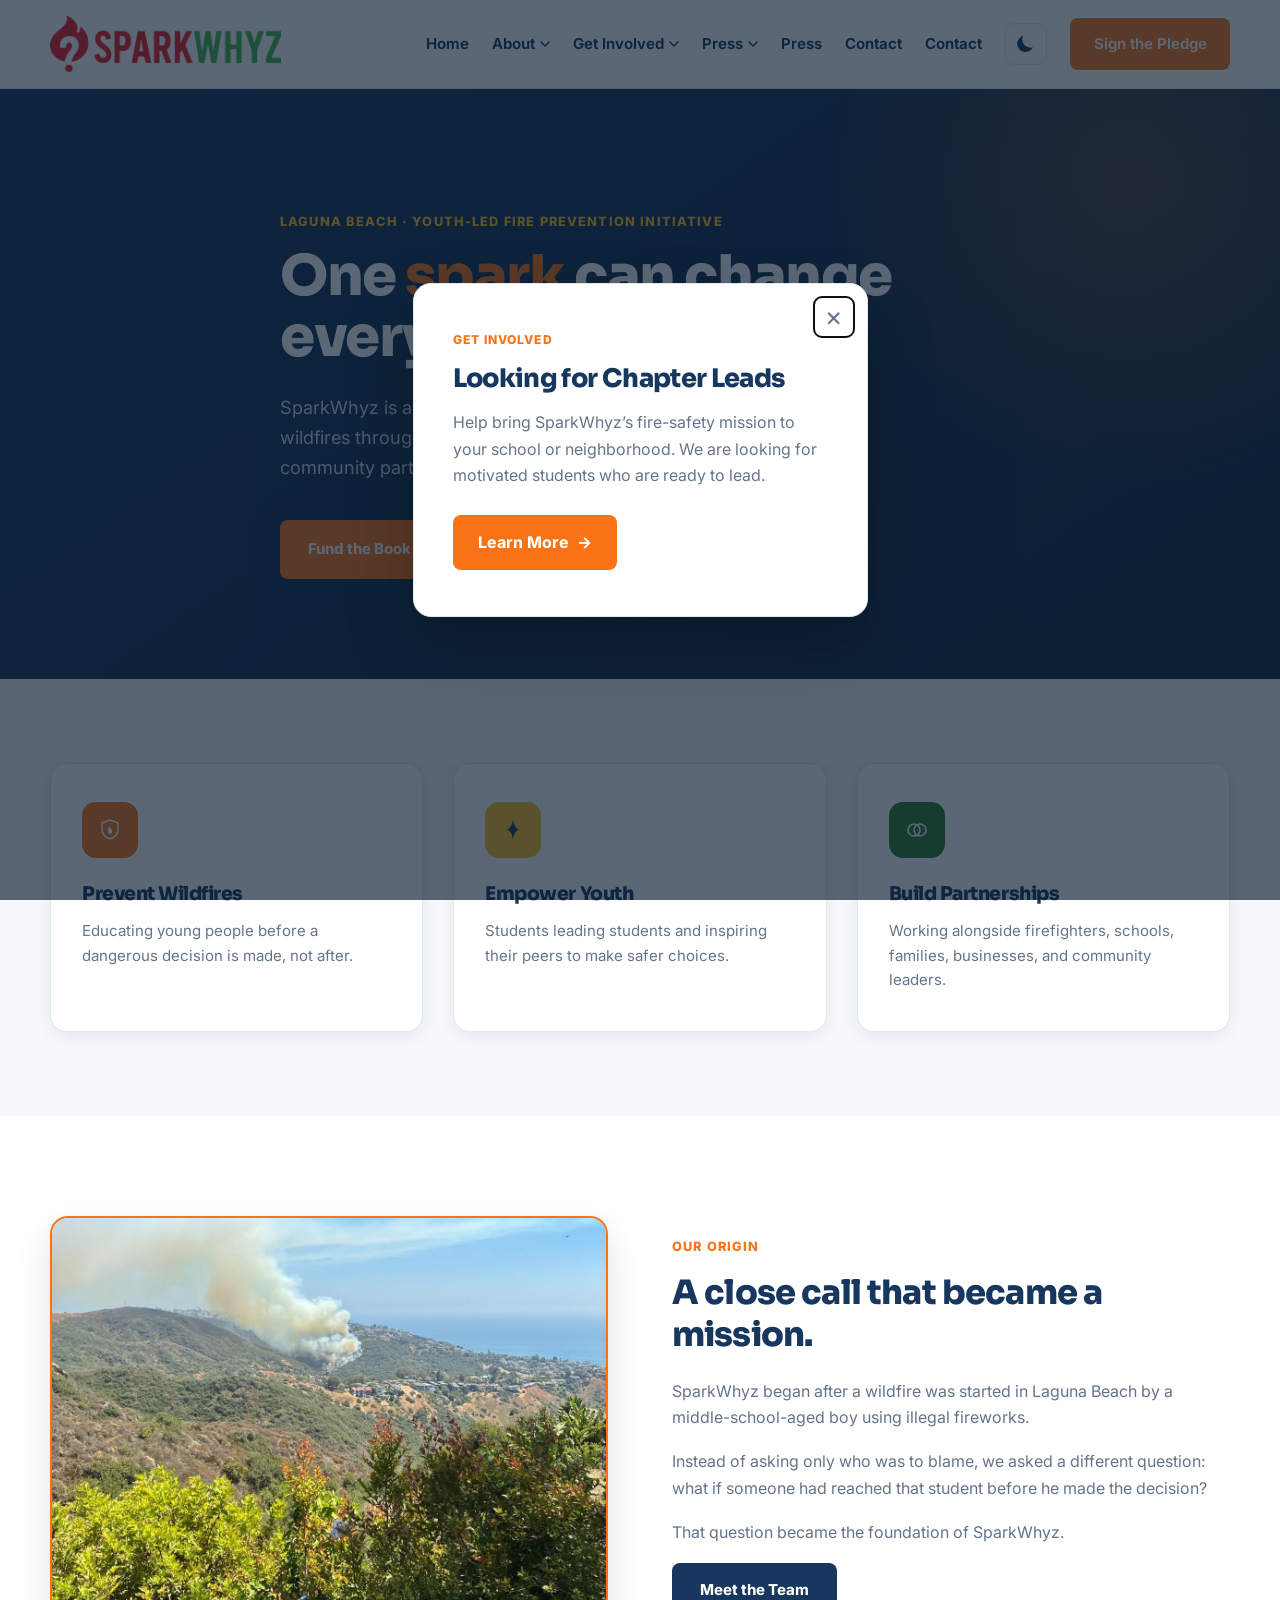
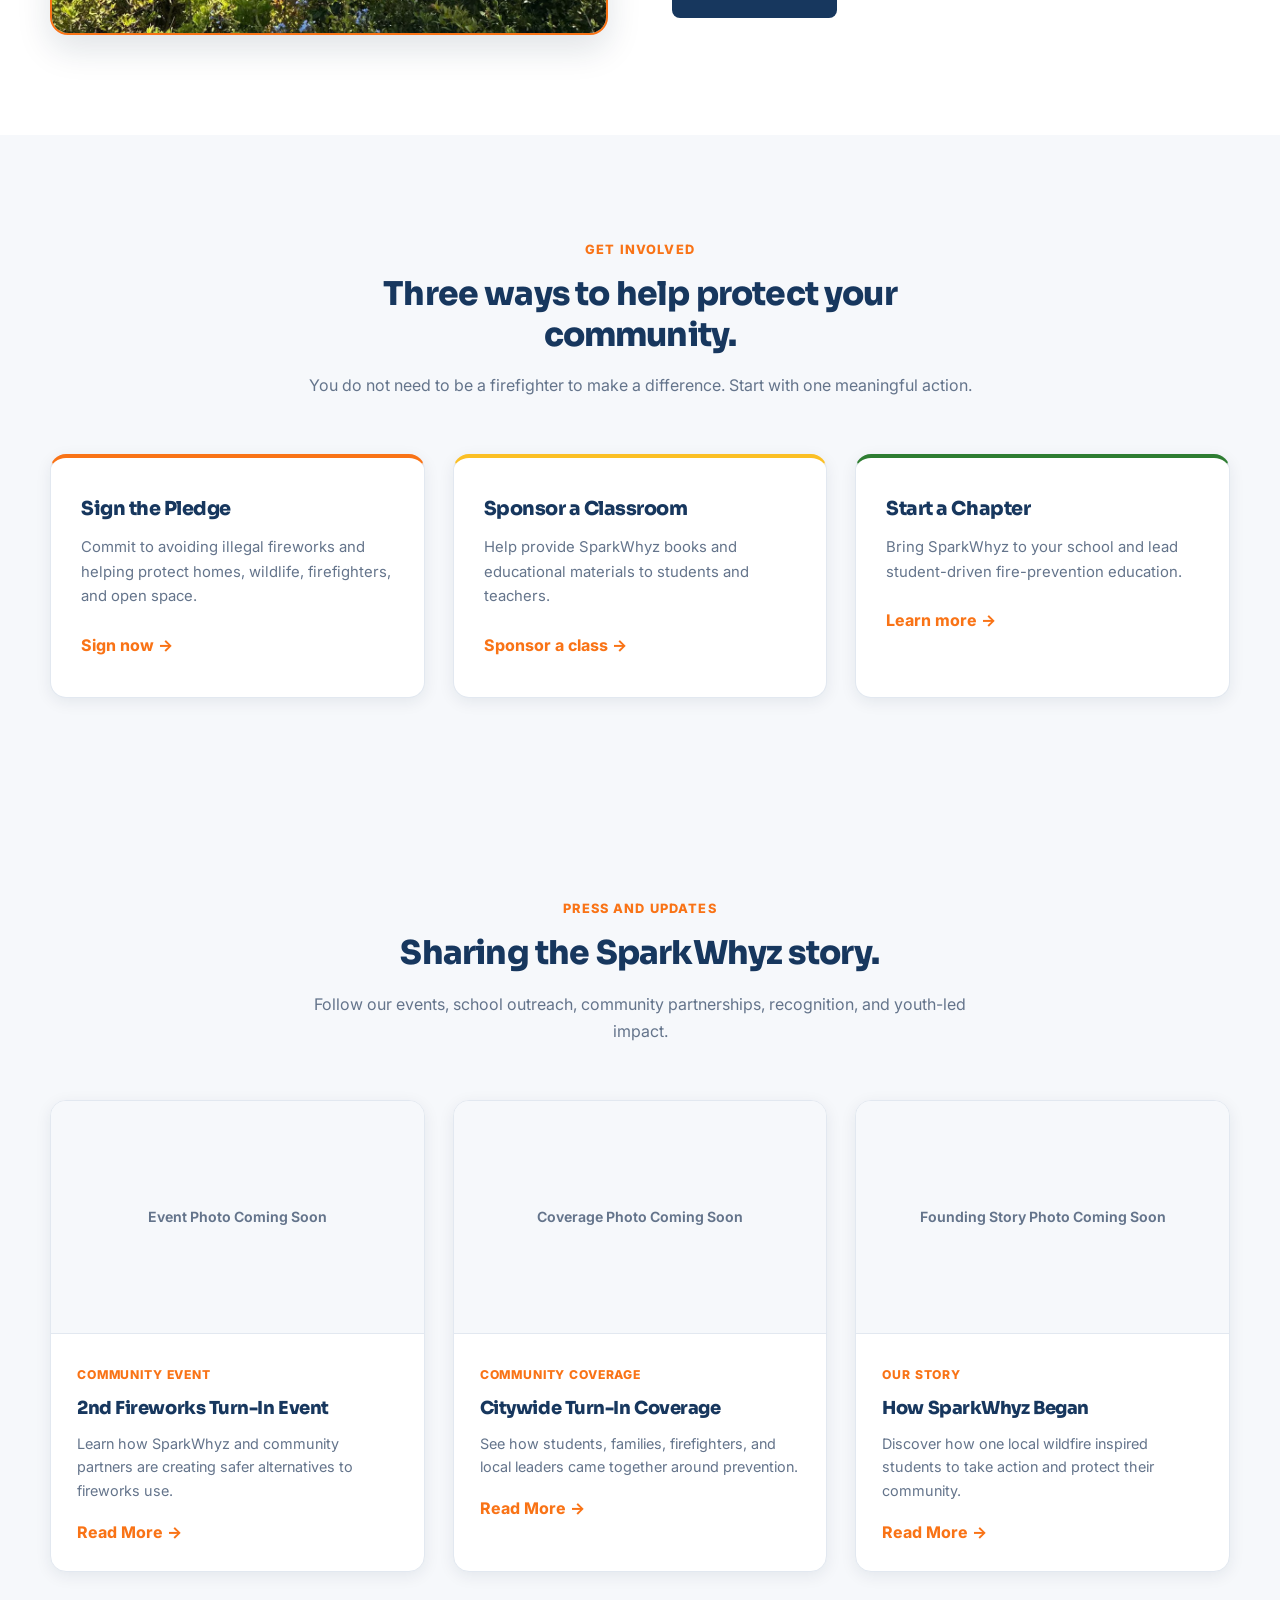
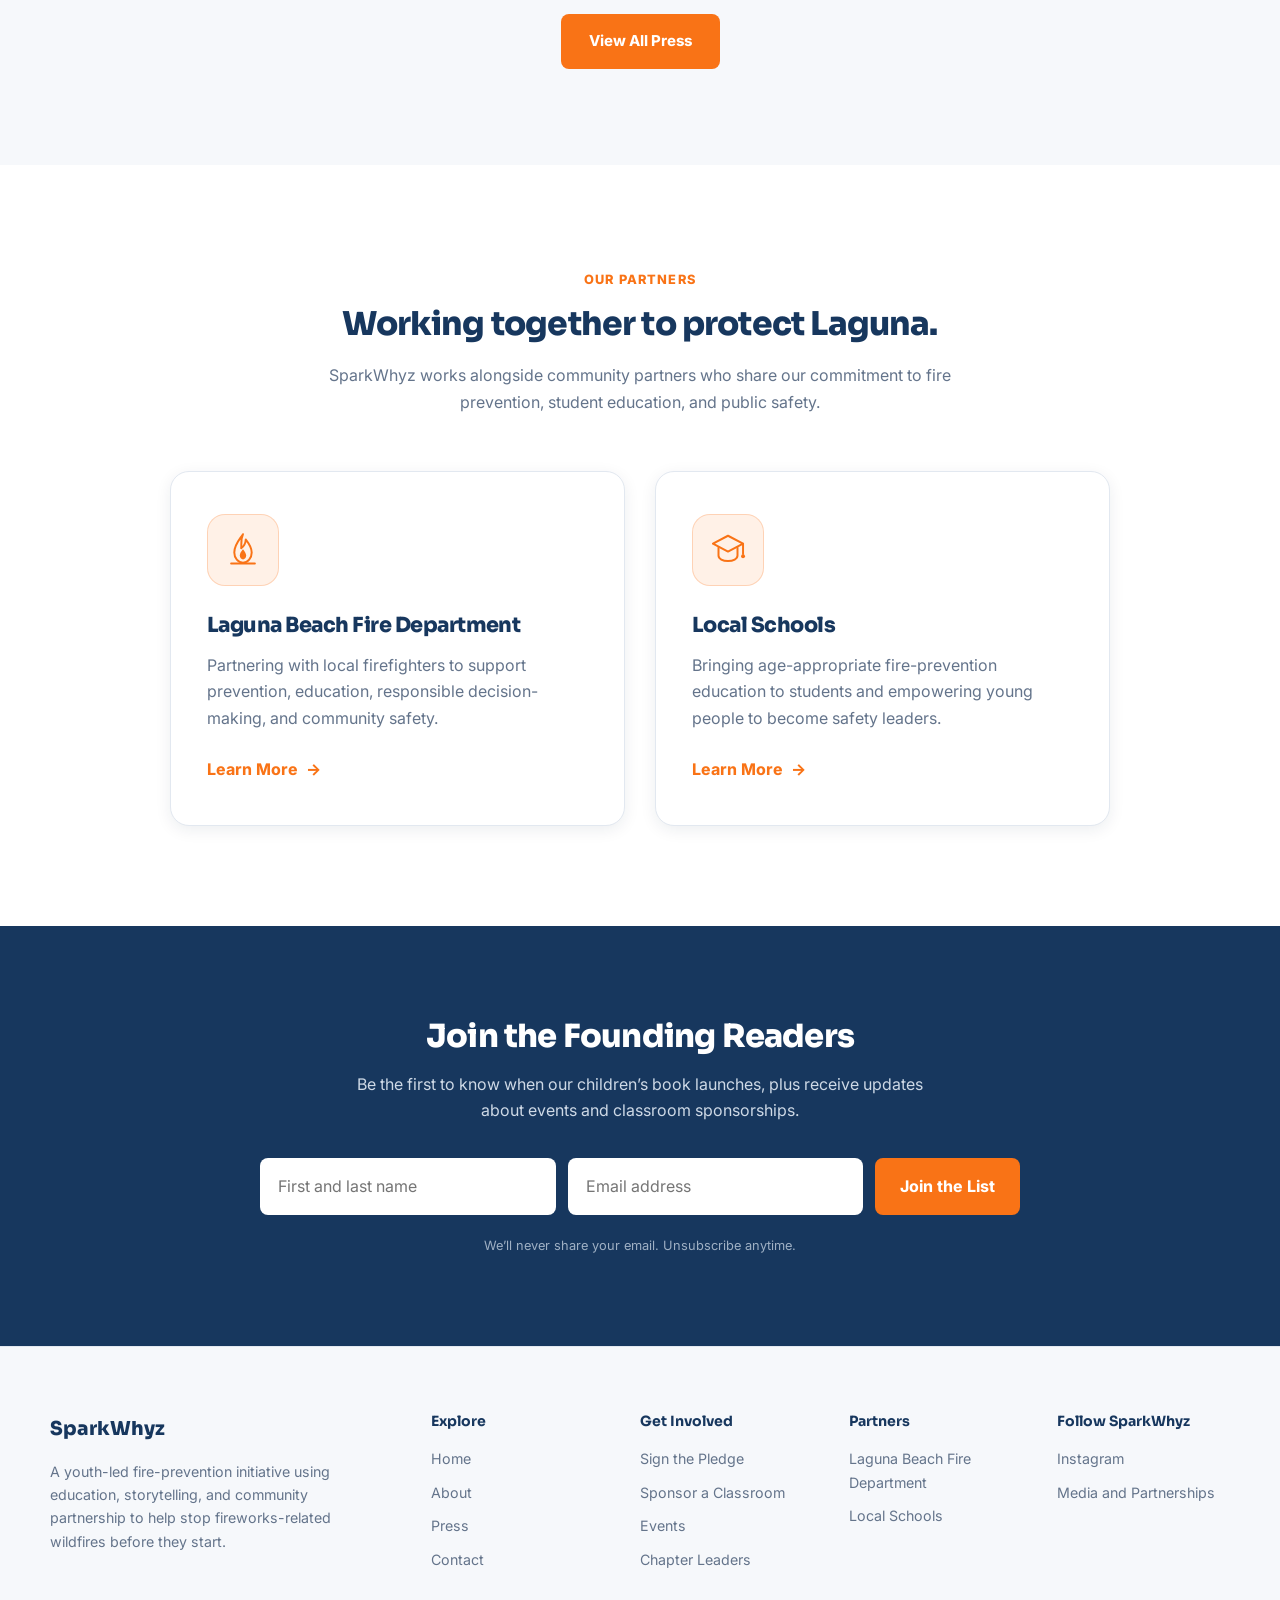
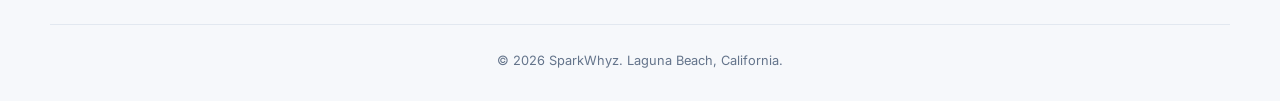
==== commit cc5ed9cc: "Update index.html" ====
--- a/index.html
+++ b/index.html
@@ -202,7 +202,7 @@
               </svg>
             </span>
           </a>
-
+<!-- Mehr 8/1 Removing press drop down
           <div class="dropdown-wrap">
             <ul class="dropdown">
 
@@ -233,7 +233,15 @@
             </ul>
           </div>
         </li>
-
+-->
+          <!-- Mehr 8/1 addind simple press menu item -->
+       <li class="nav-item">
+          <a href="press.html" class="nav-link">Press</a>
+        </li>
+        
+        <li>
+          <a href="contact.html">Contact</a>
+        </li>
         <li>
           <a href="contact.html">Contact</a>
         </li>
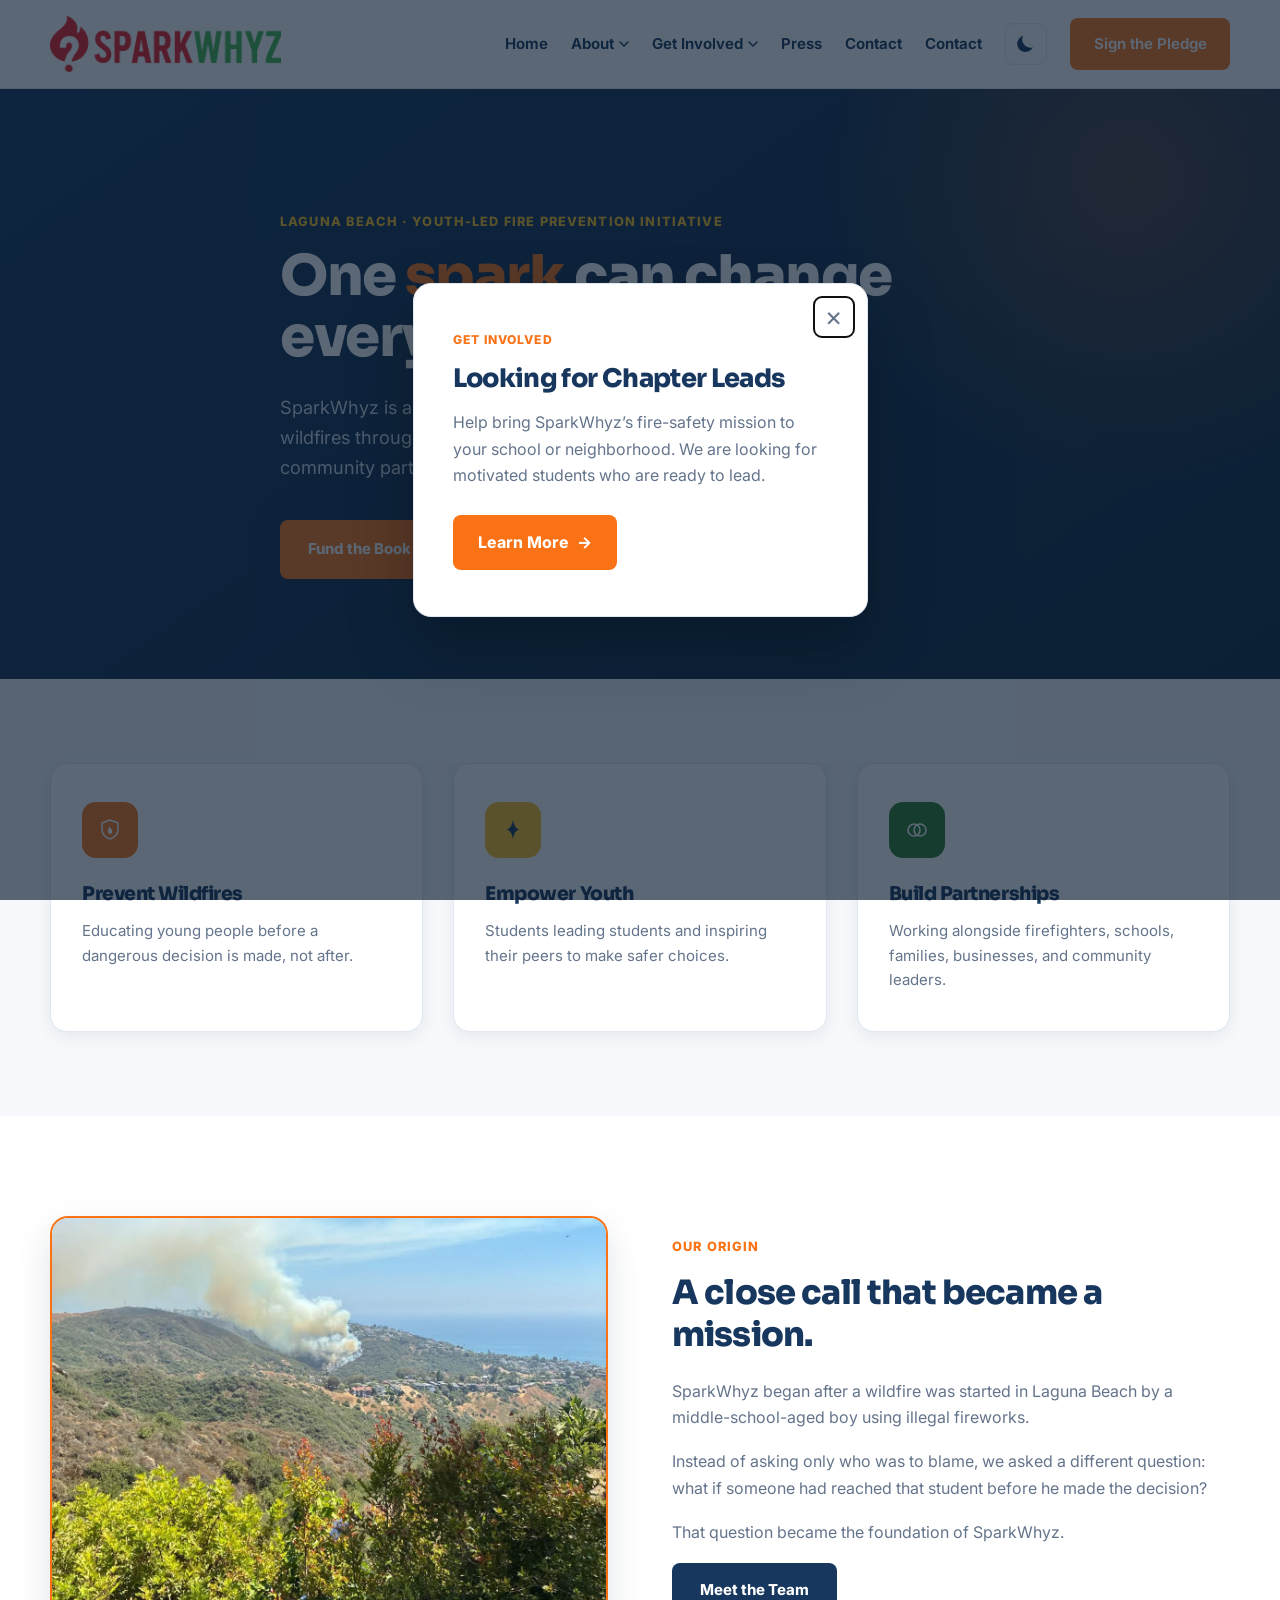
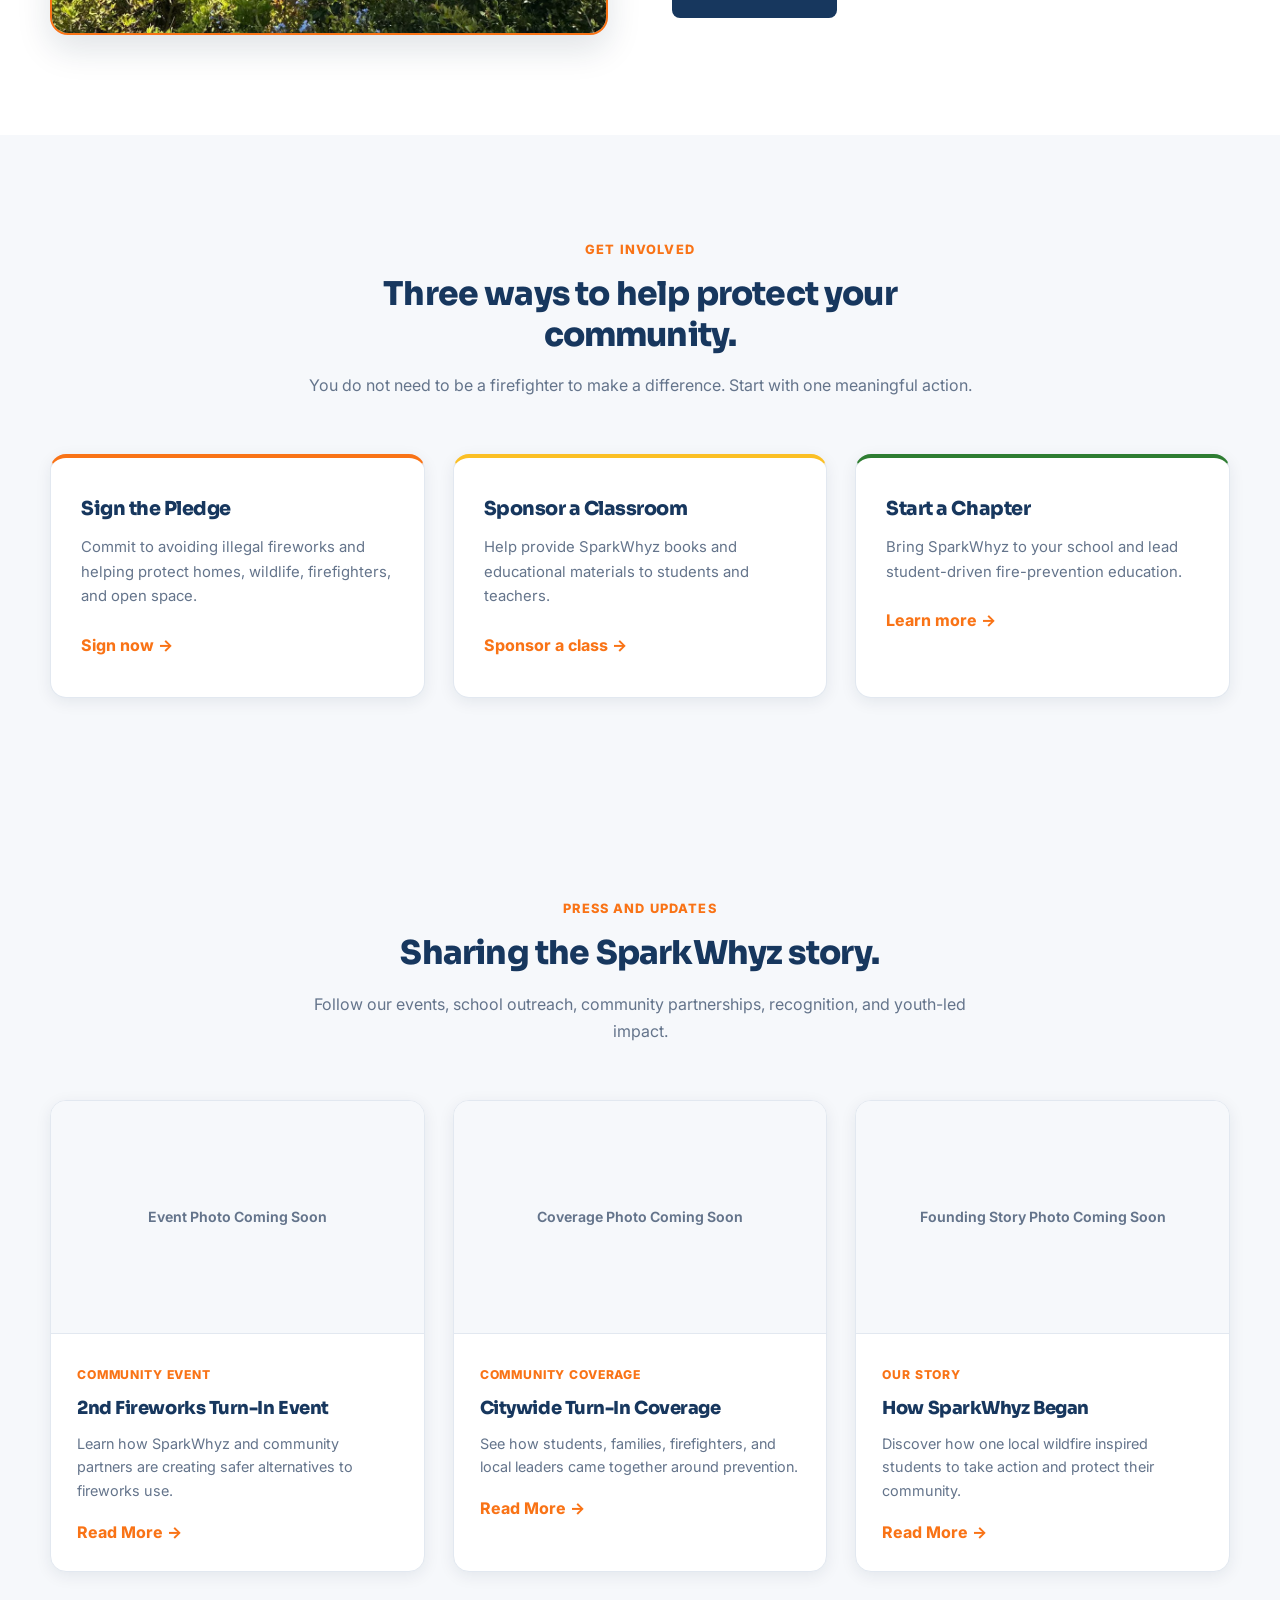
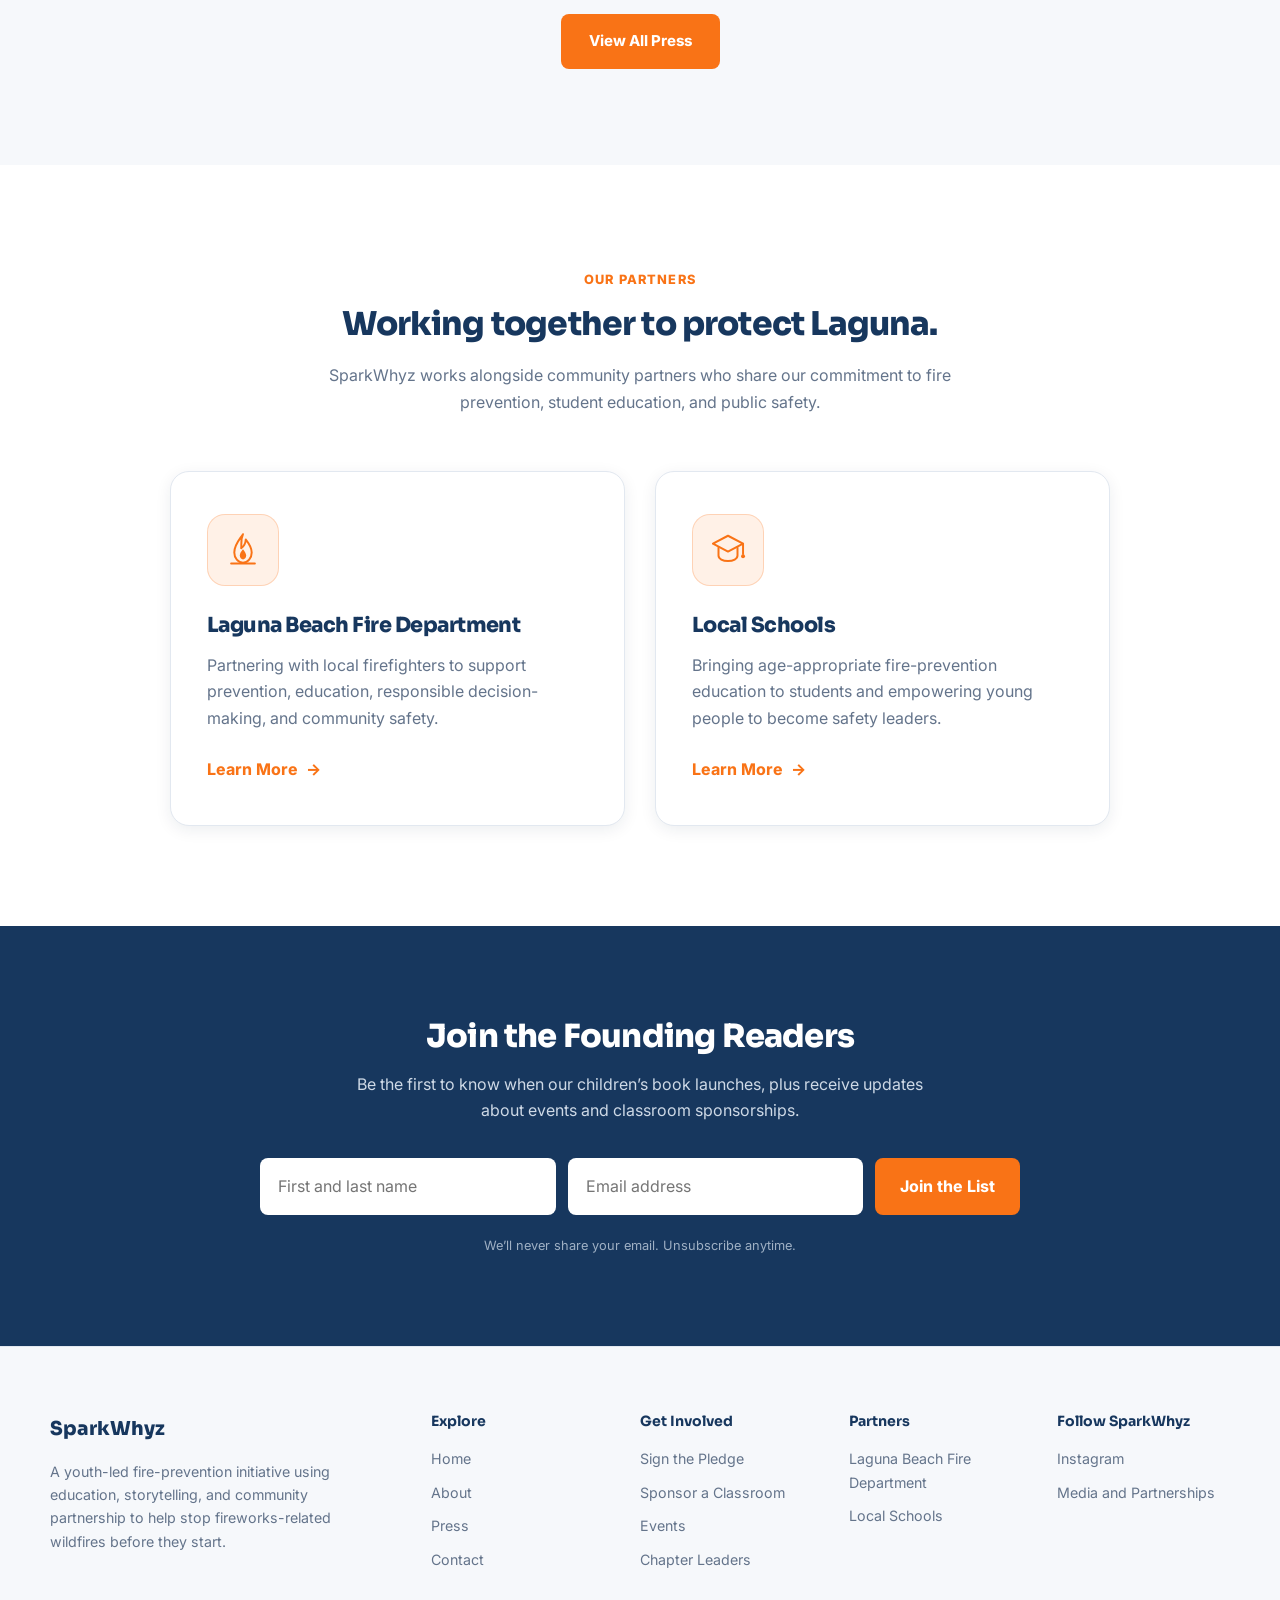
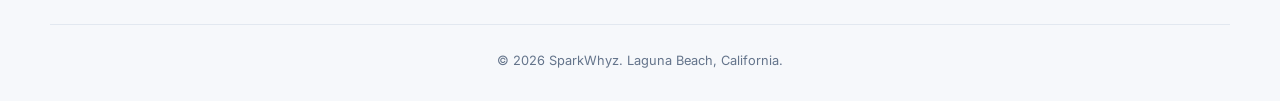
==== commit 245f7750: "Update index.html" ====
--- a/index.html
+++ b/index.html
@@ -181,6 +181,7 @@
           </div>
         </li>
 
+        <!-- Mehr 8/1 Removing press drop down
         <li>
           <a href="press.html">
             Press
@@ -202,7 +203,7 @@
               </svg>
             </span>
           </a>
-<!-- Mehr 8/1 Removing press drop down
+
           <div class="dropdown-wrap">
             <ul class="dropdown">
 
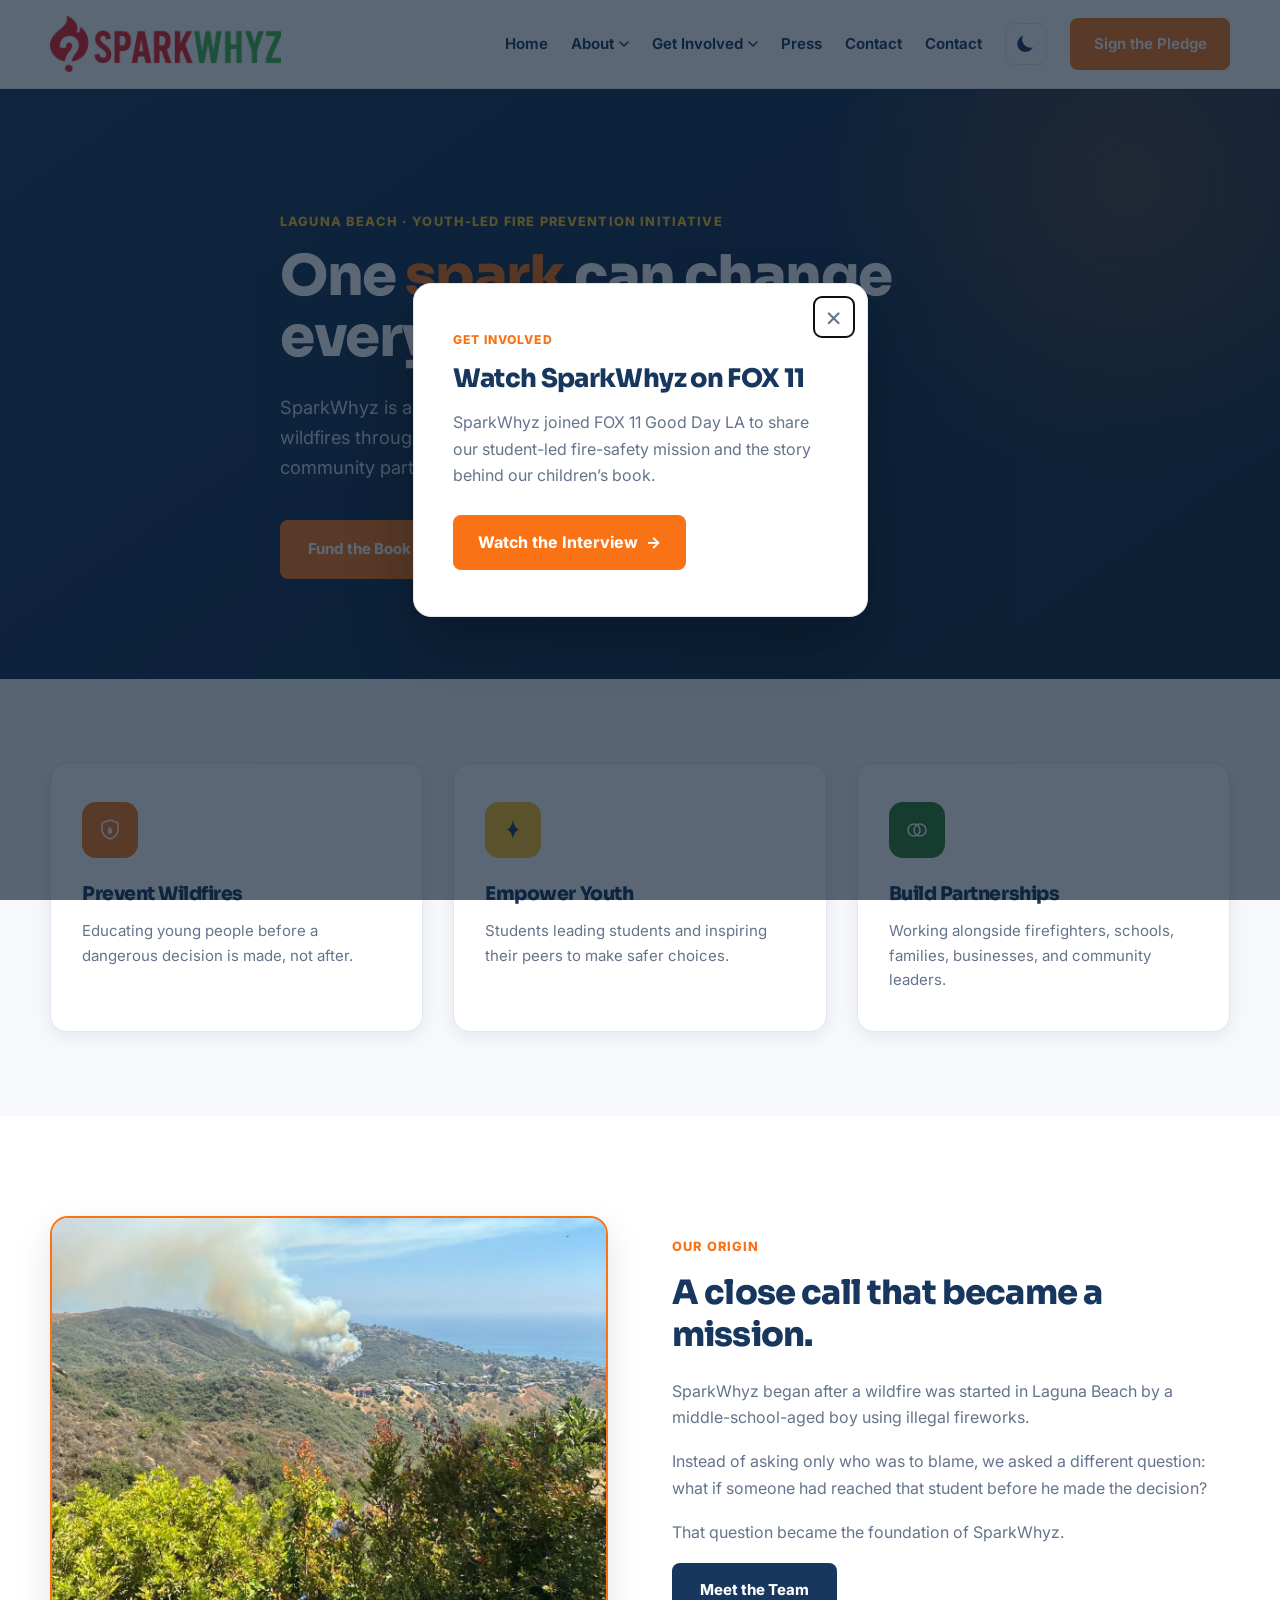
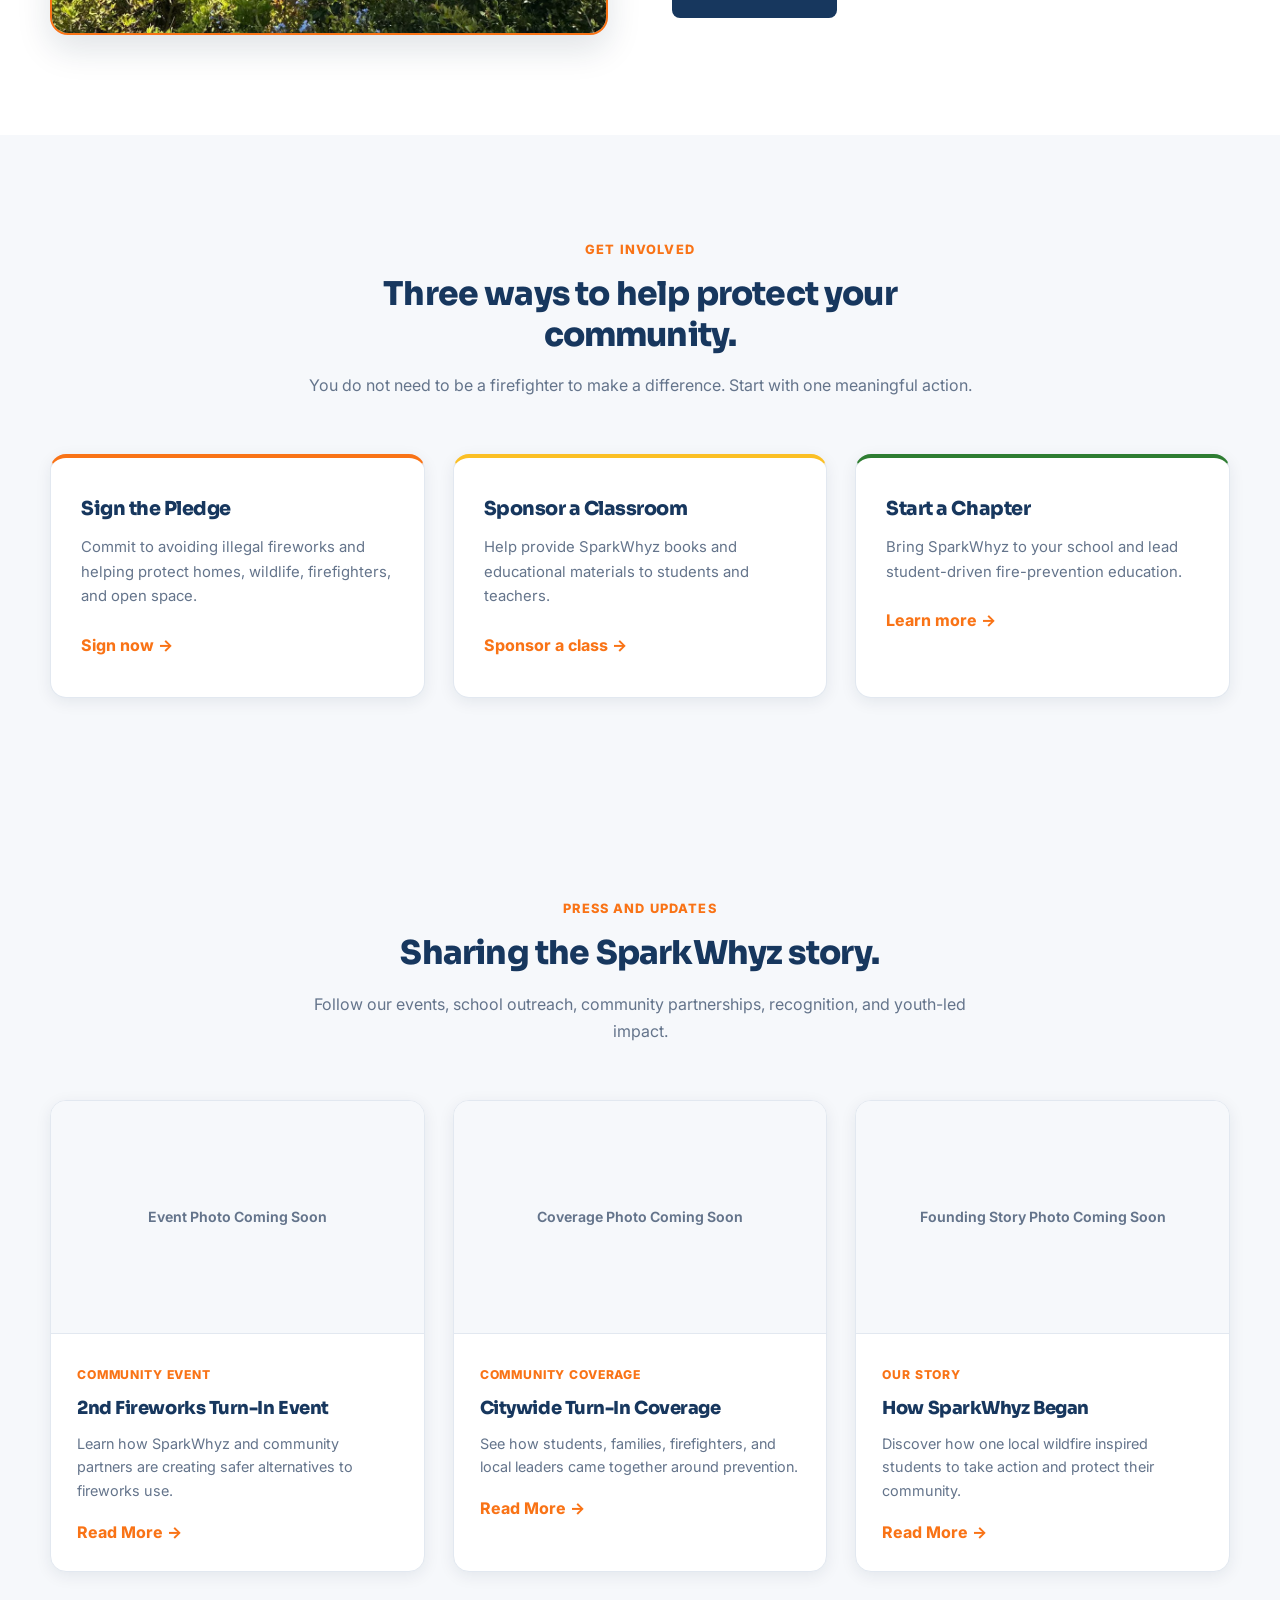
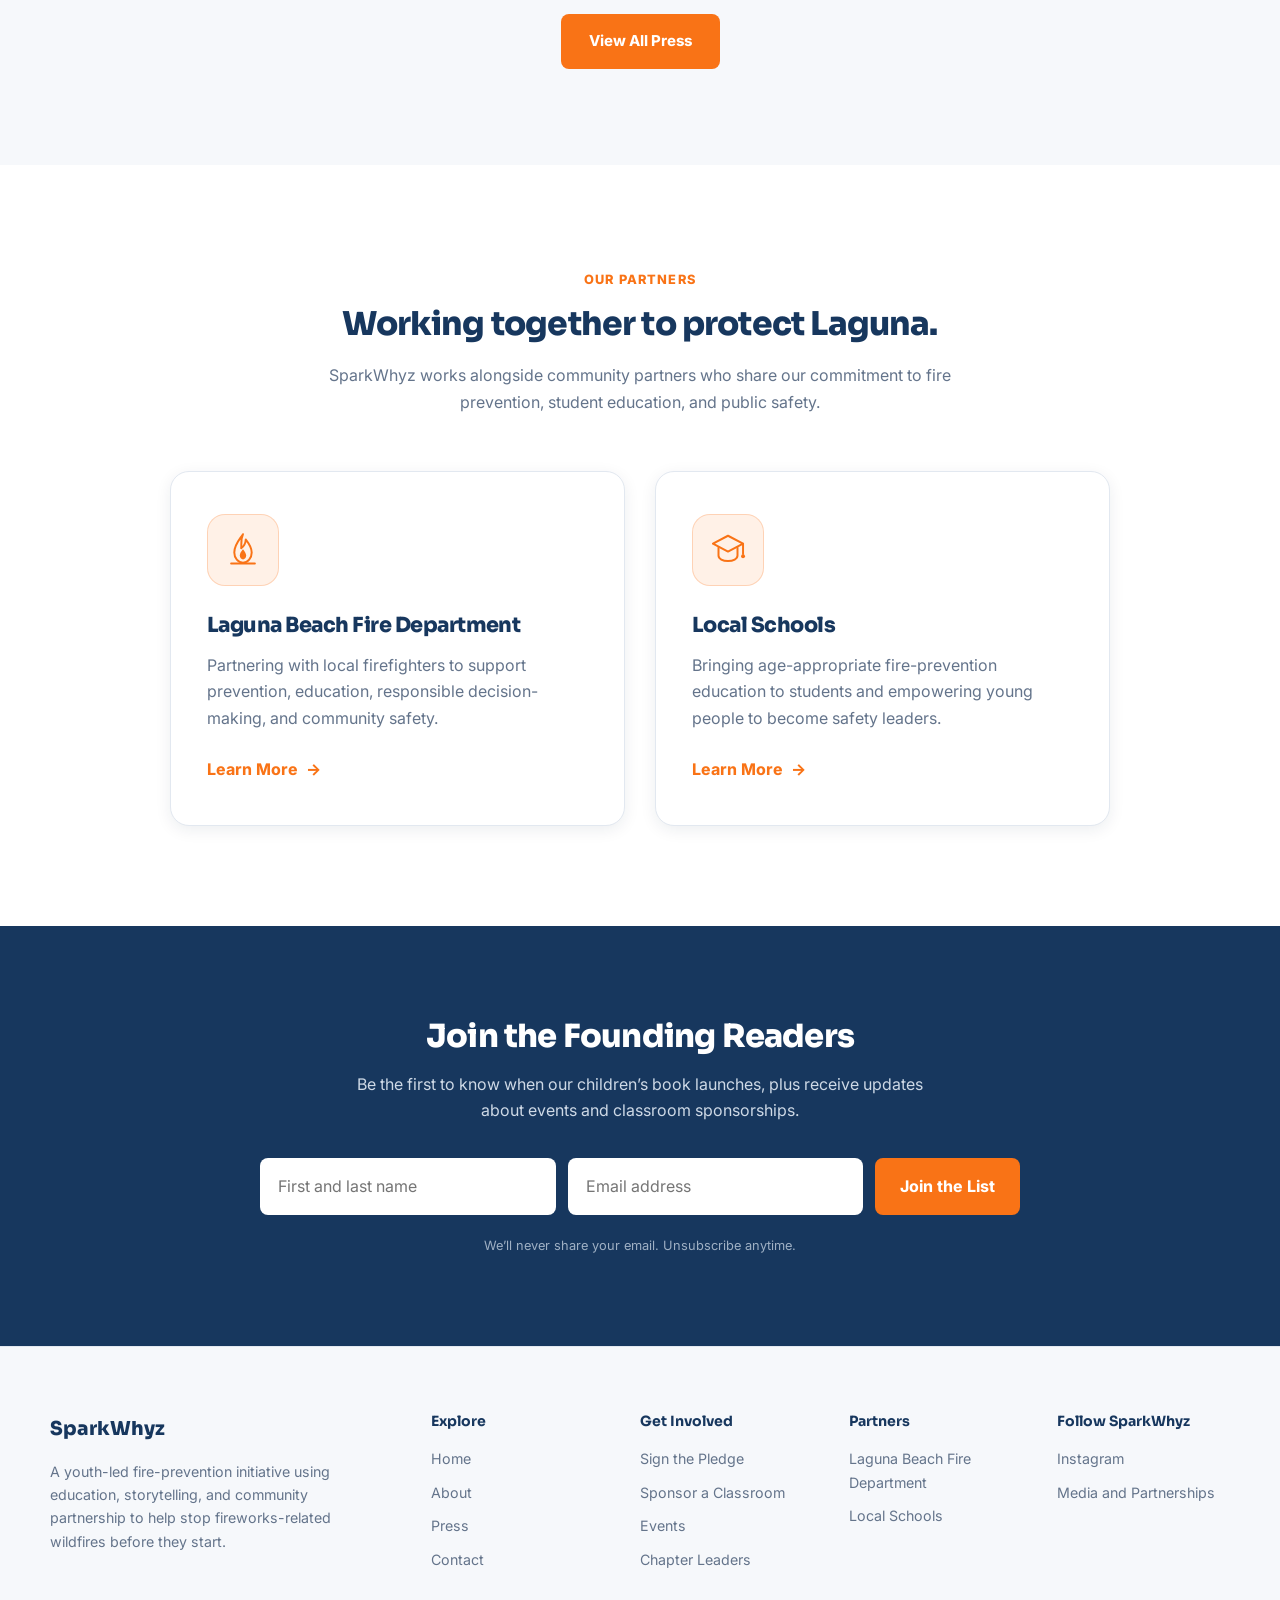
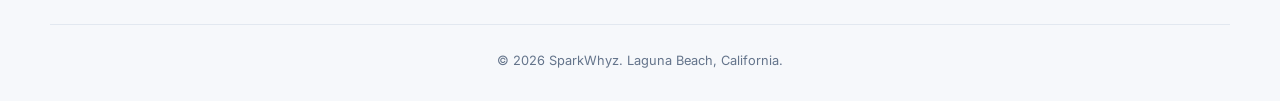
==== commit 5fca7281: "Update index.html" ====
--- a/index.html
+++ b/index.html
@@ -1111,7 +1111,7 @@
       <div class="modal-eyebrow">
         Get Involved
       </div>
-
+<!-- Dastan 8/4/26 commmenting out popup
       <h2 id="chapterModalTitle">
         Looking for Chapter Leads
       </h2>
@@ -1129,7 +1129,26 @@
         Learn More
         <span aria-hidden="true">&rarr;</span>
       </a>
-
+-->
+          <h2 id="chapterModalTitle">
+            Watch SparkWhyz on FOX 11
+          </h2>
+          
+          <p>
+            SparkWhyz joined FOX 11 Good Day LA to share our student-led
+            fire-safety mission and the story behind our children’s book.
+          </p>
+          
+          <a
+            href="https://www.foxla.com/video/fmc-k940xwfcd0i8ajvh"
+            class="modal-btn"
+            target="_blank"
+            rel="noopener noreferrer"
+          >
+            Watch the Interview
+            <span aria-hidden="true">&rarr;</span>
+          </a>
+                
     </div>
 
   </div>
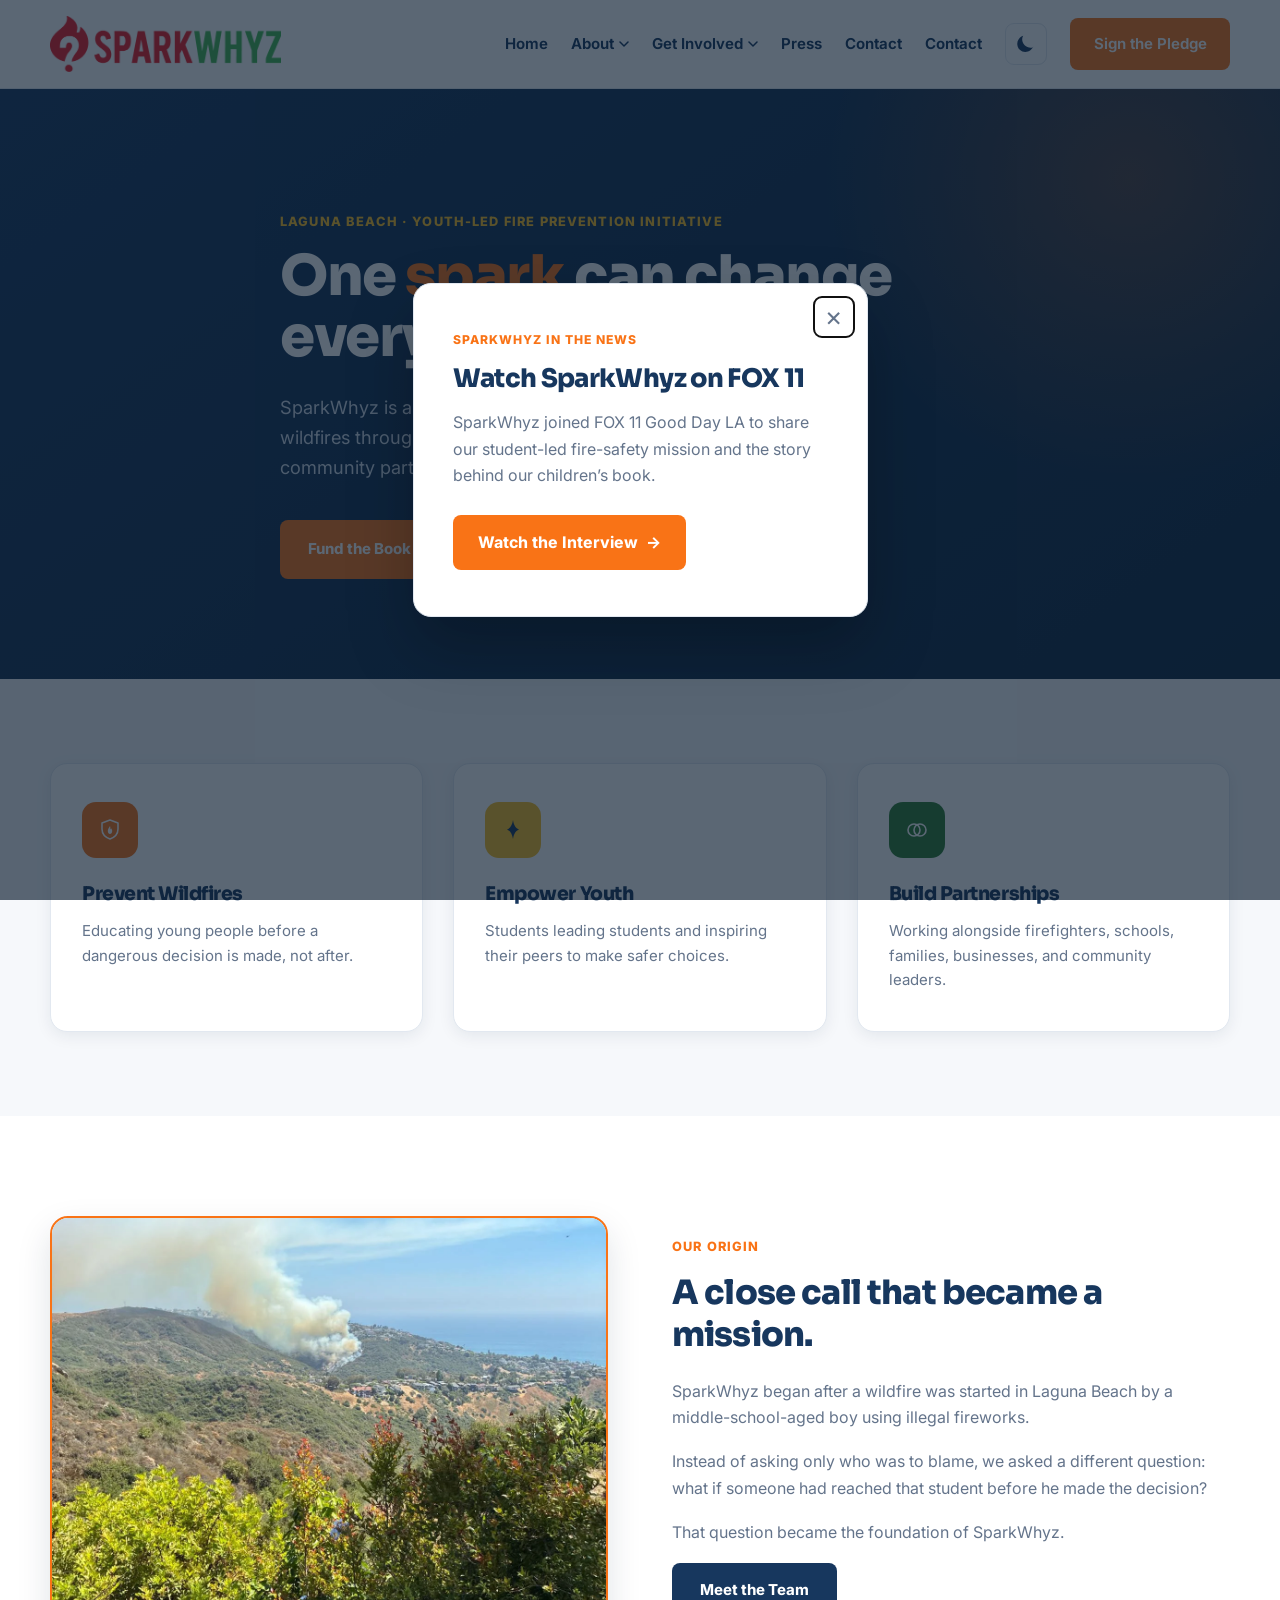
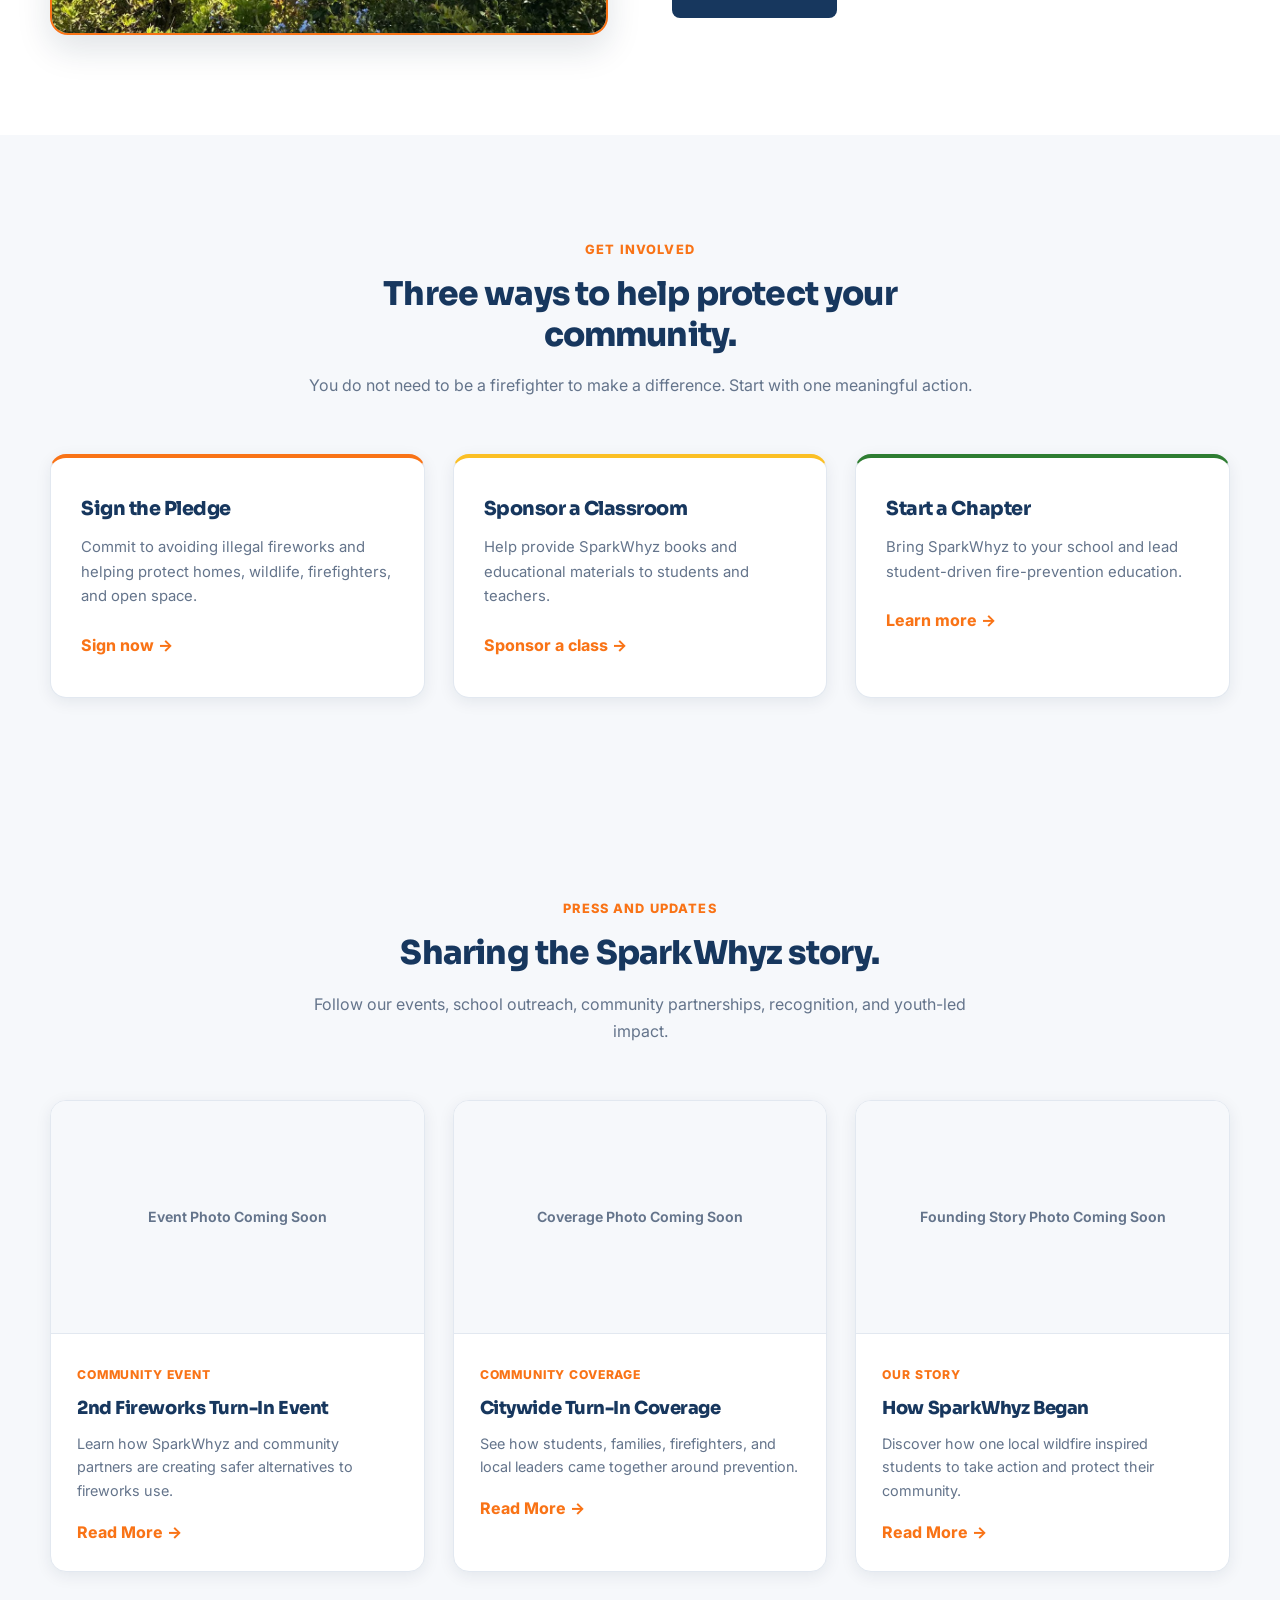
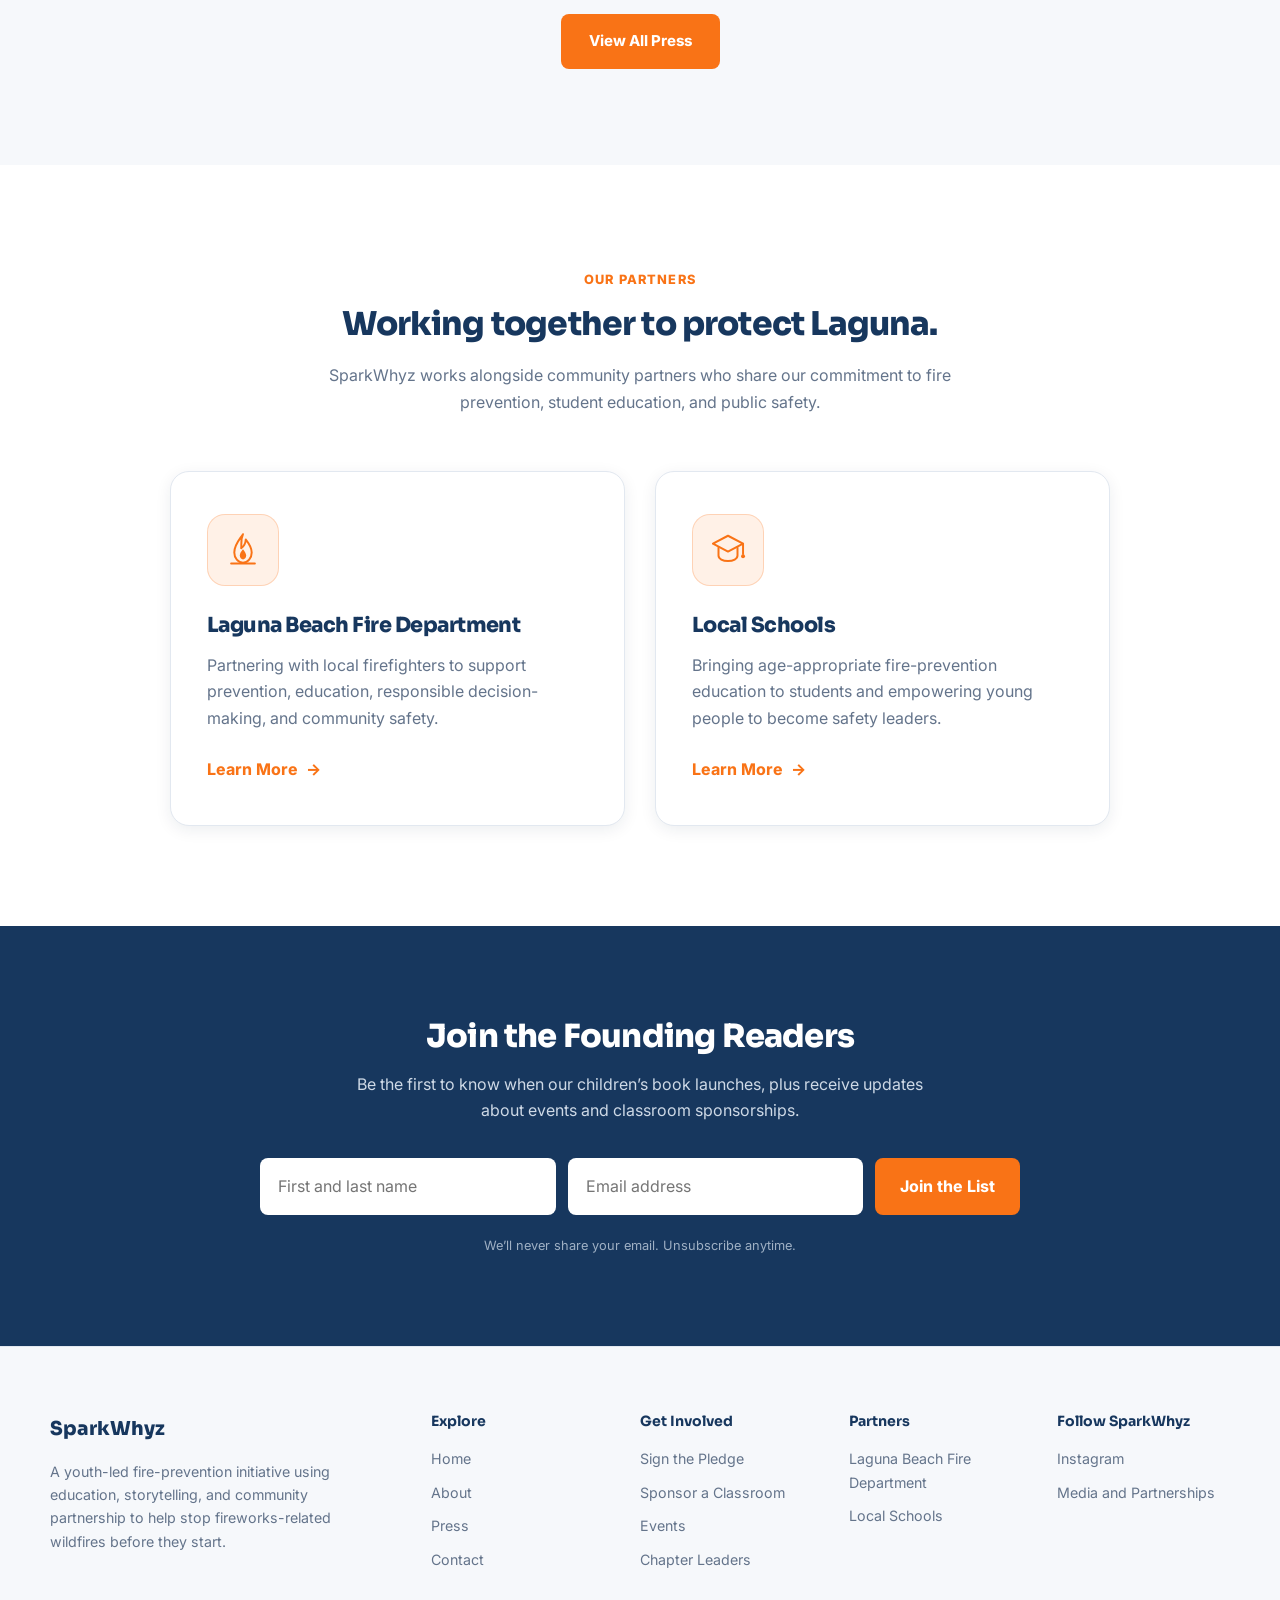
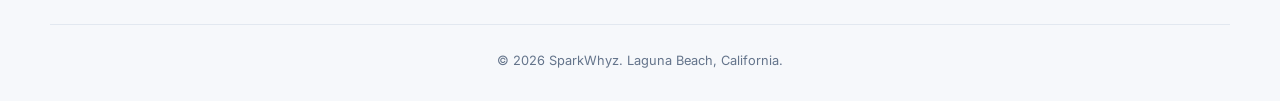
==== commit e749341e: "Update index.html" ====
--- a/index.html
+++ b/index.html
@@ -1109,7 +1109,7 @@
       </button>
 
       <div class="modal-eyebrow">
-        Get Involved
+        Sparkwhyz In The News
       </div>
 <!-- Dastan 8/4/26 commmenting out popup
       <h2 id="chapterModalTitle">
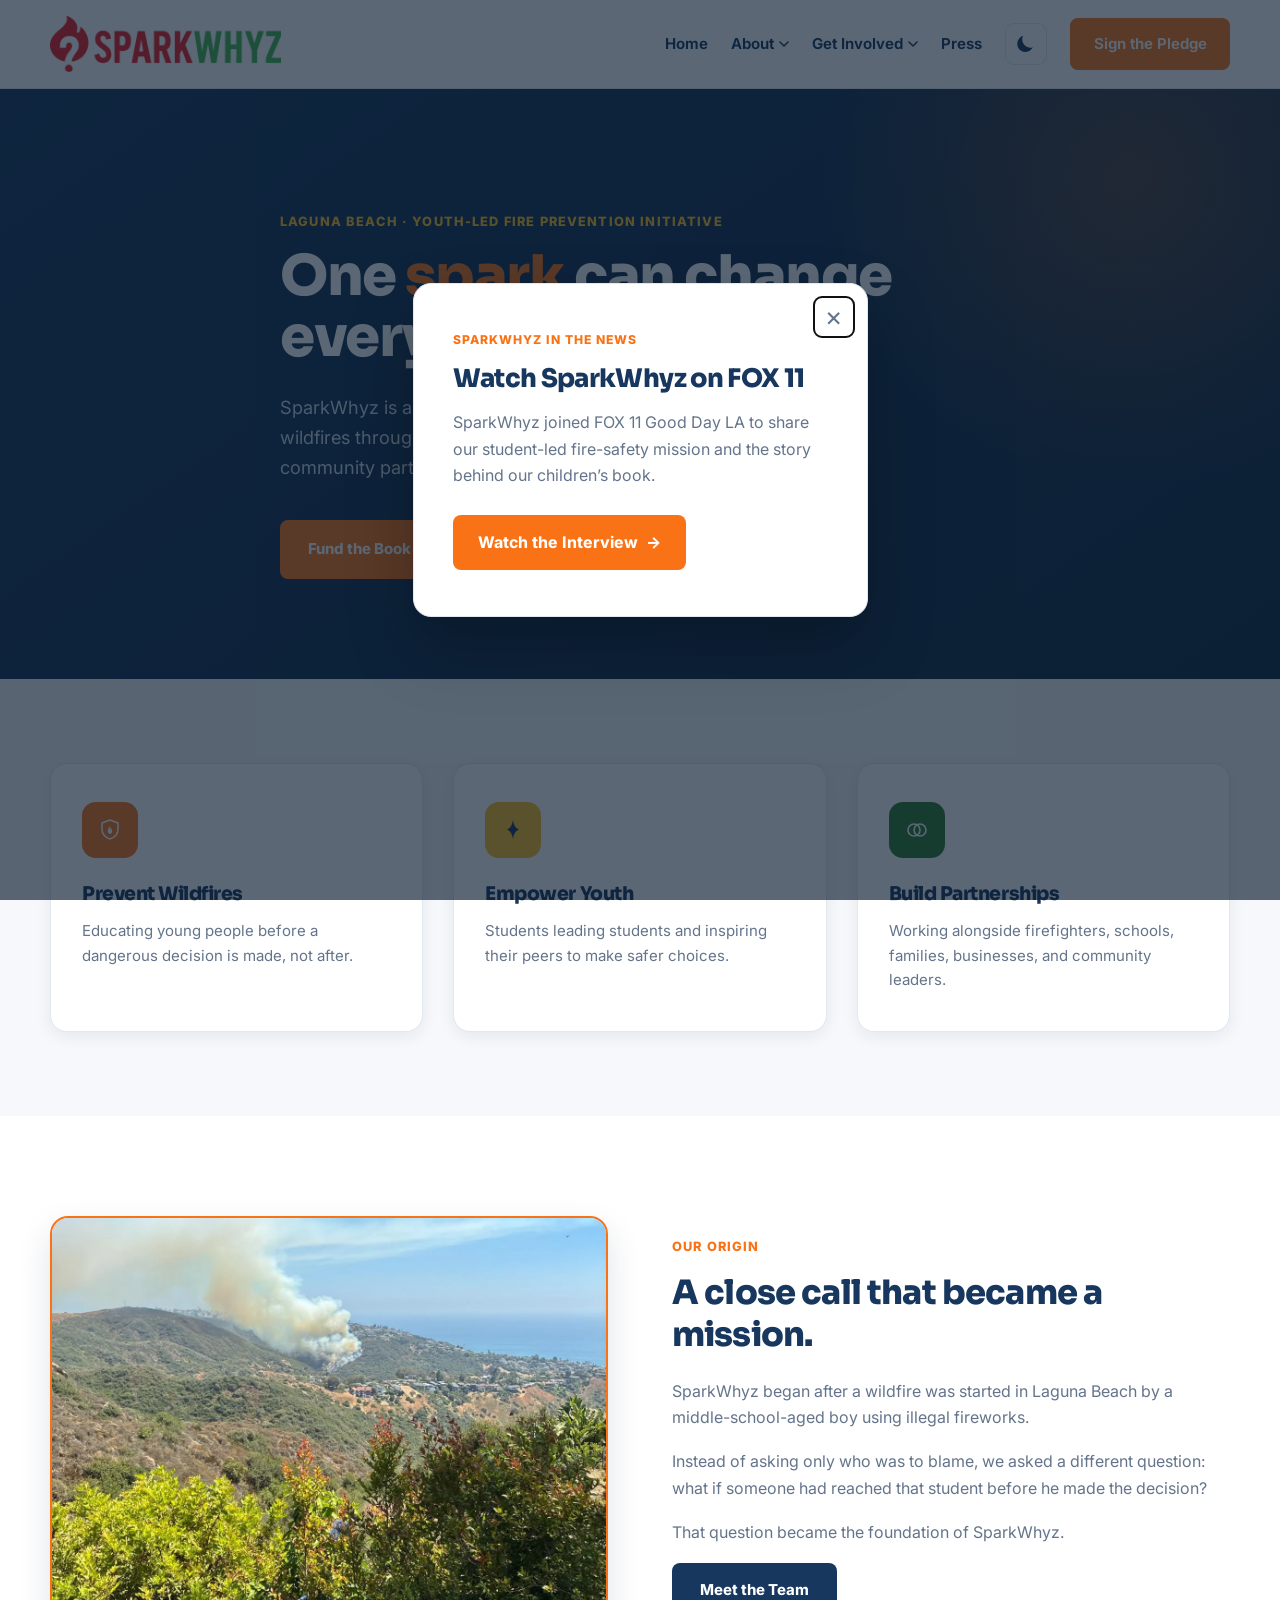
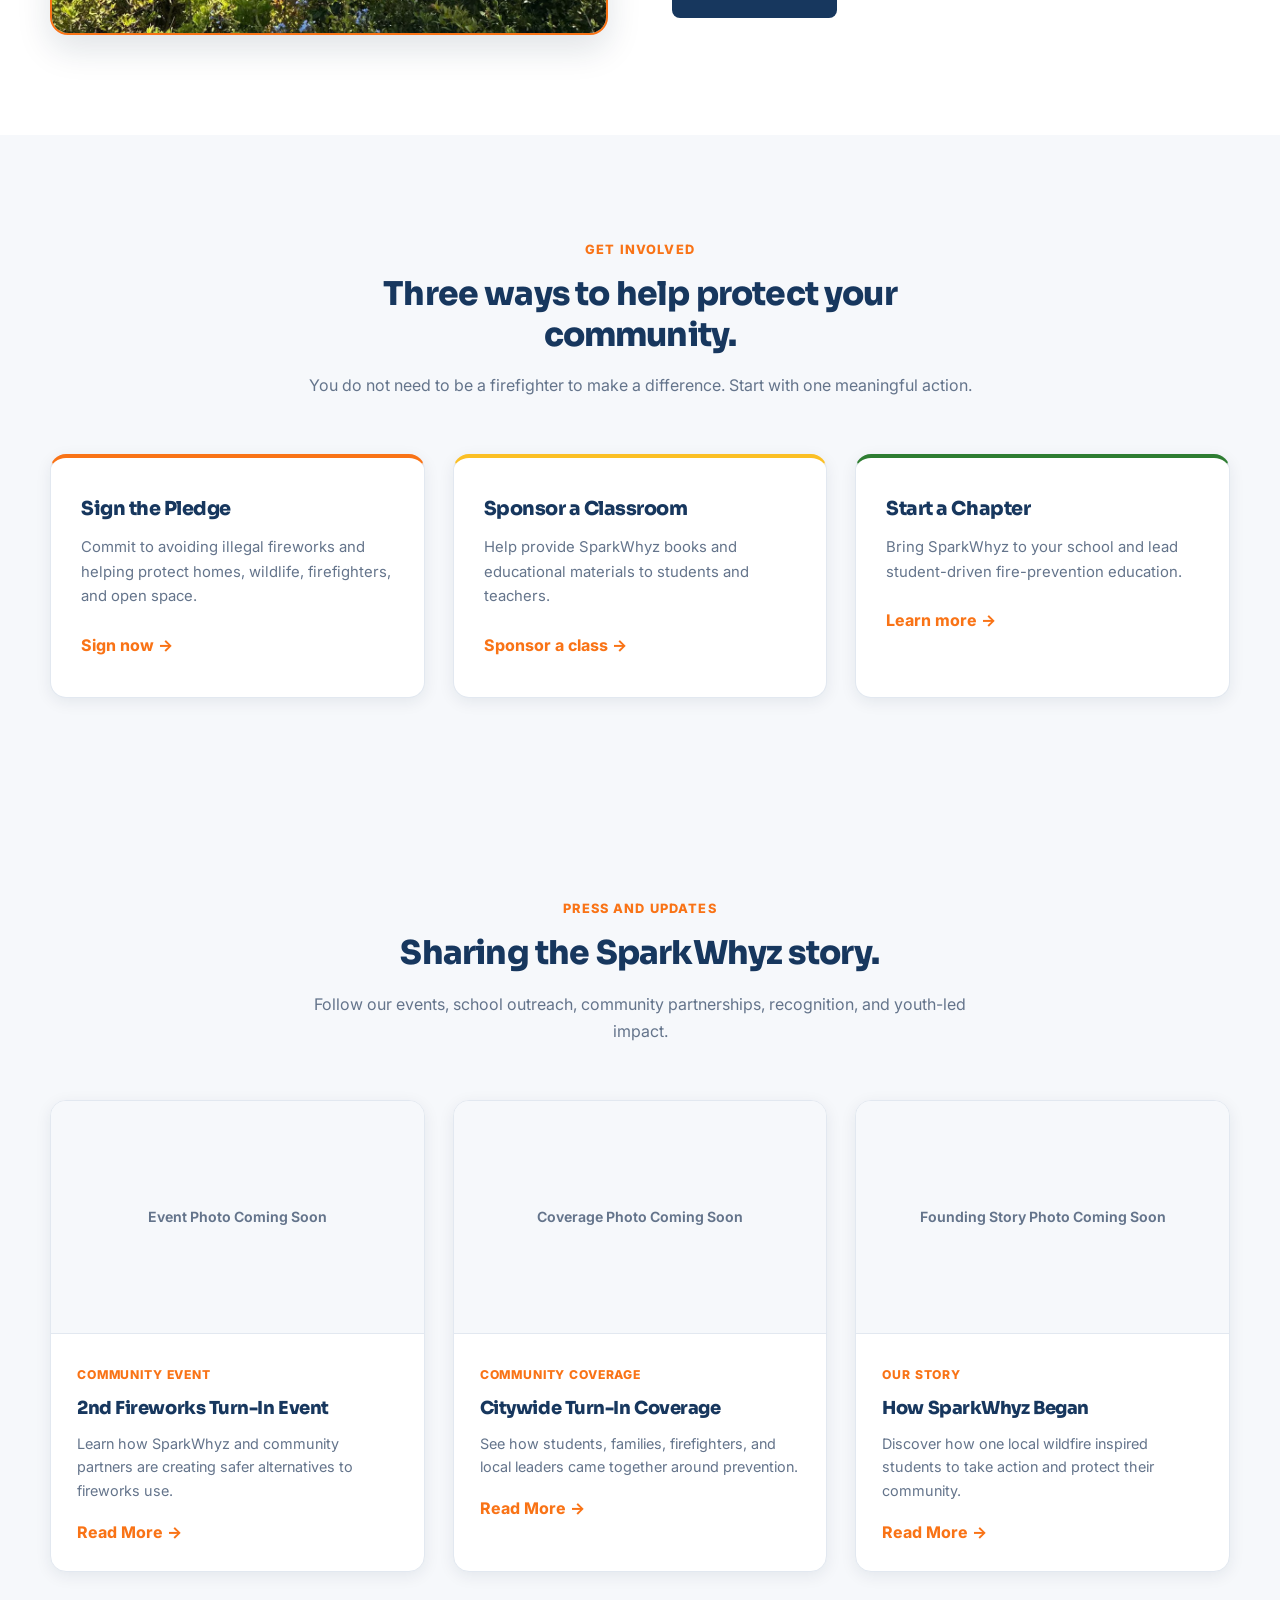
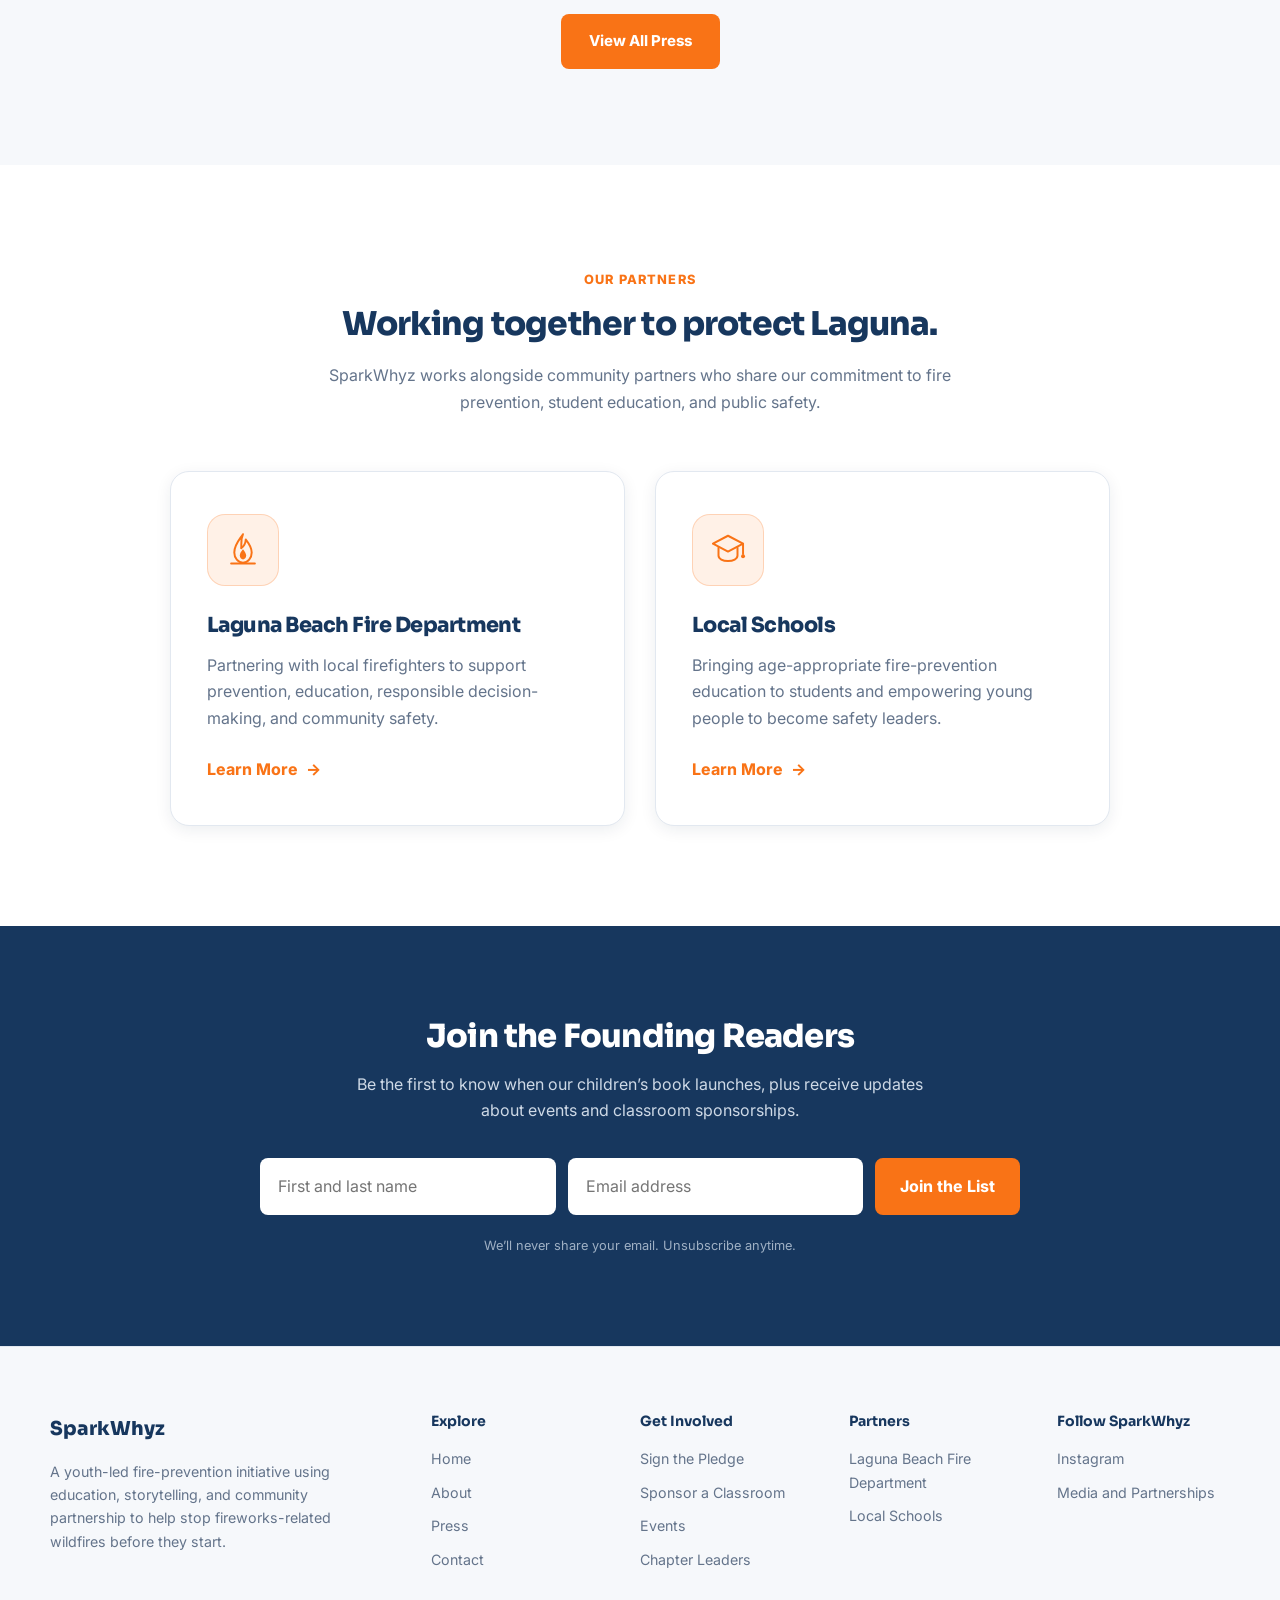
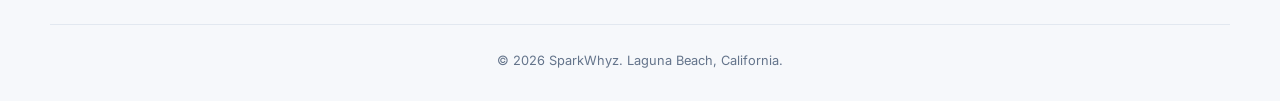
==== commit 23fa87d6: "Update index.html" ====
--- a/index.html
+++ b/index.html
@@ -239,14 +239,14 @@
        <li class="nav-item">
           <a href="press.html" class="nav-link">Press</a>
         </li>
-        
+       <!-- removing duplicate  
         <li>
           <a href="contact.html">Contact</a>
         </li>
         <li>
           <a href="contact.html">Contact</a>
         </li>
-
+        -->
         <li>
           <button
             class="theme-toggle"
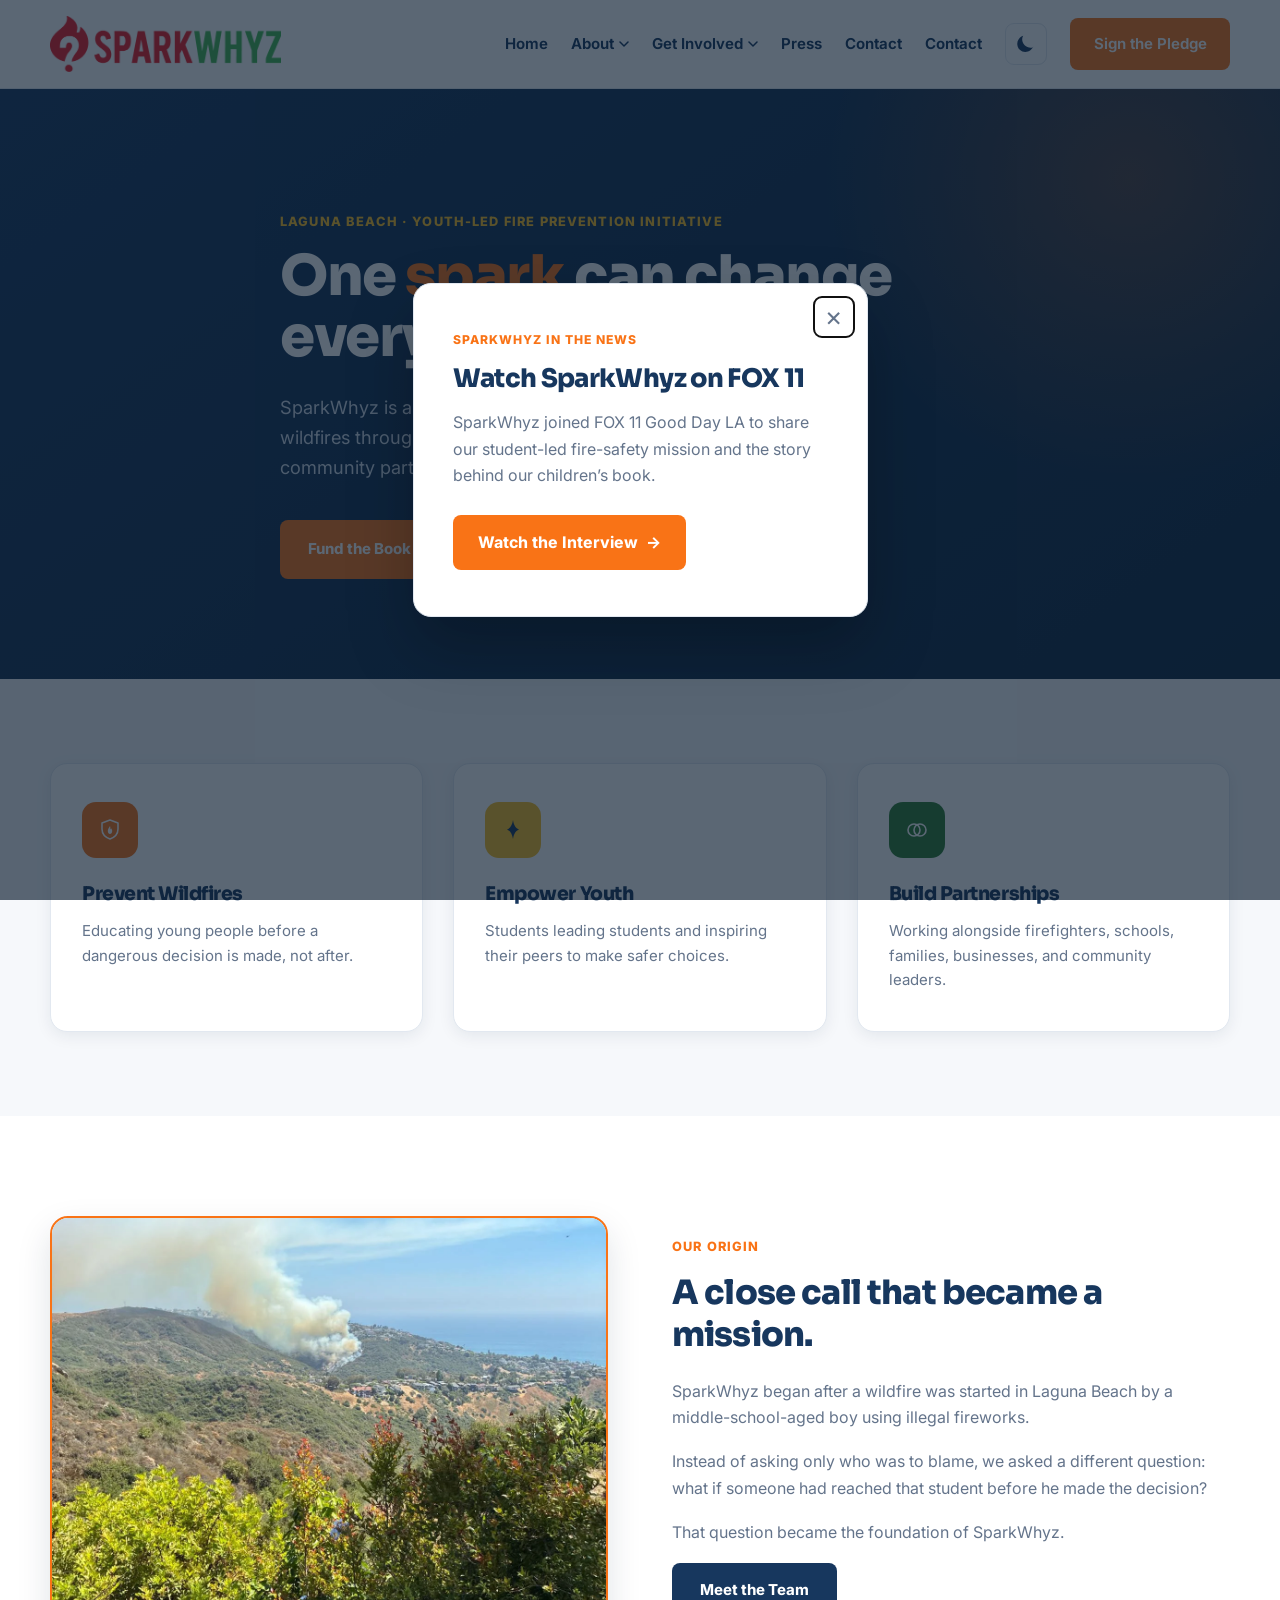
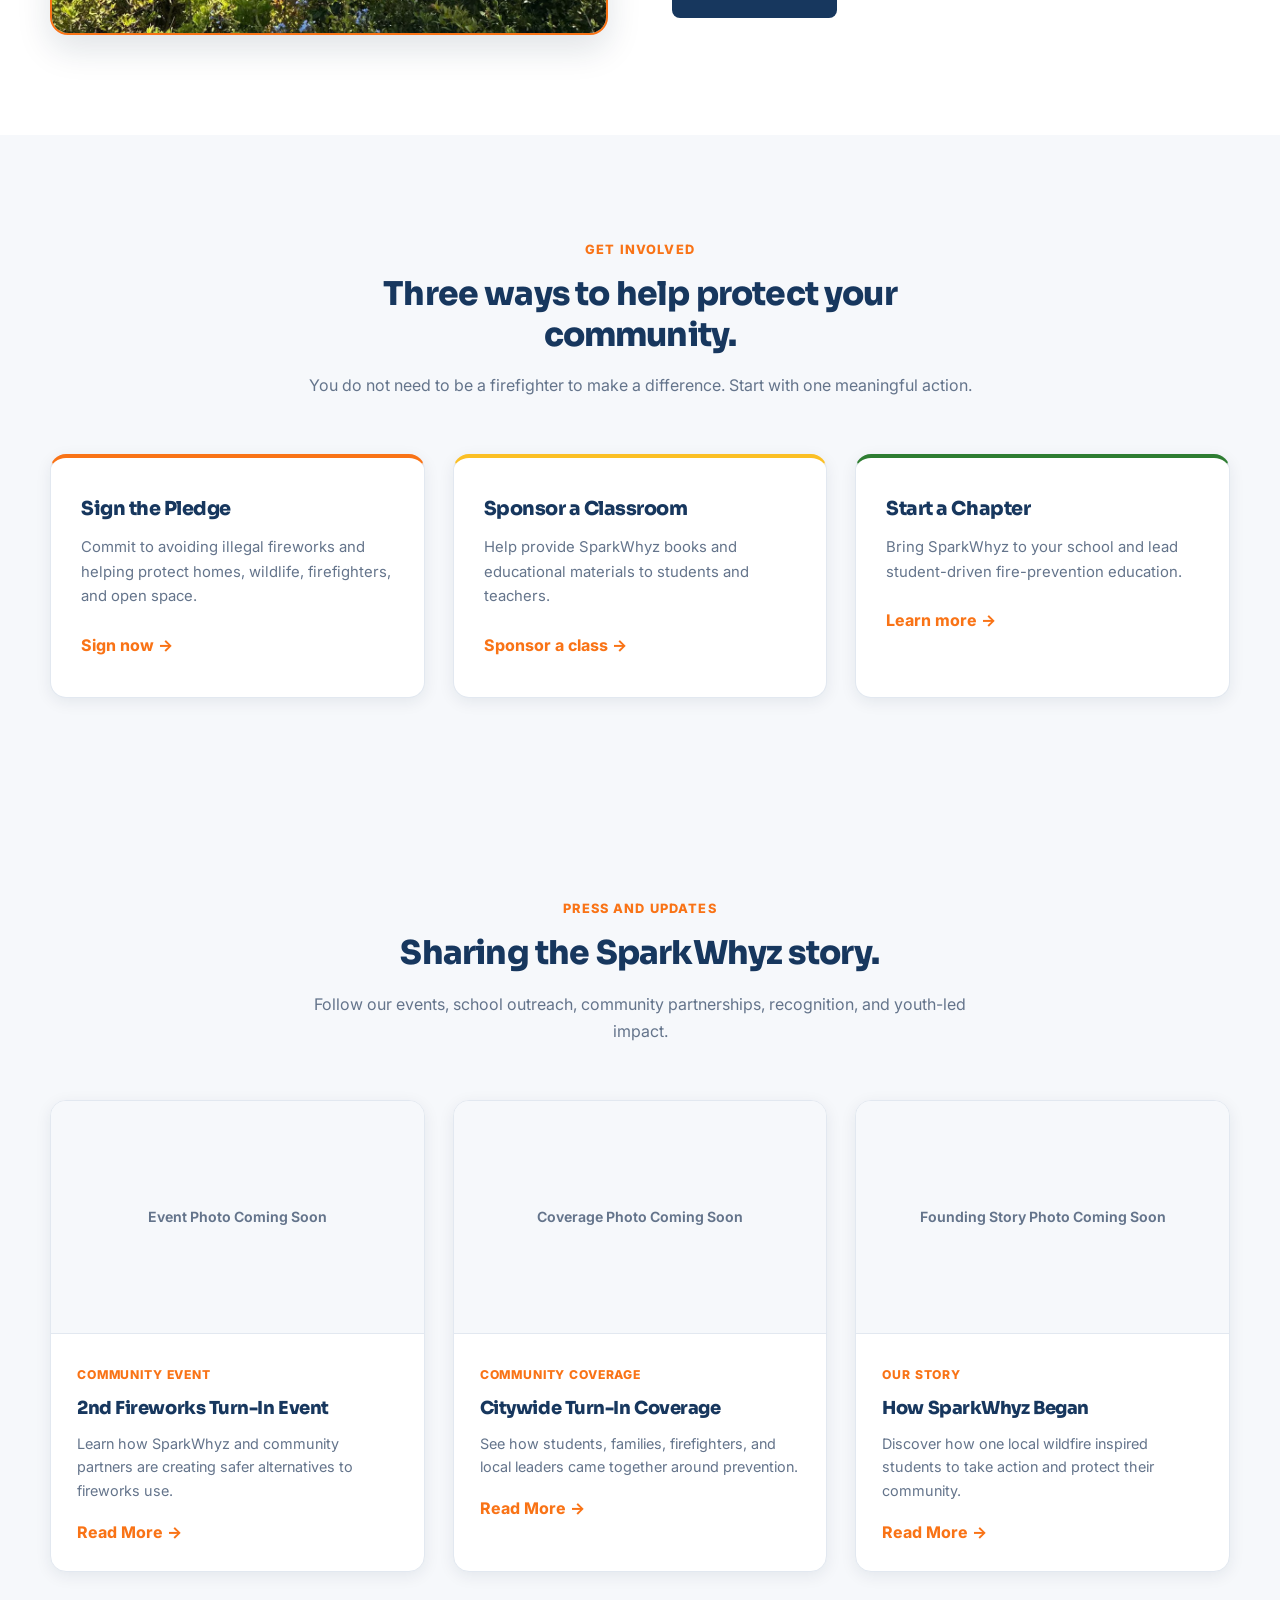
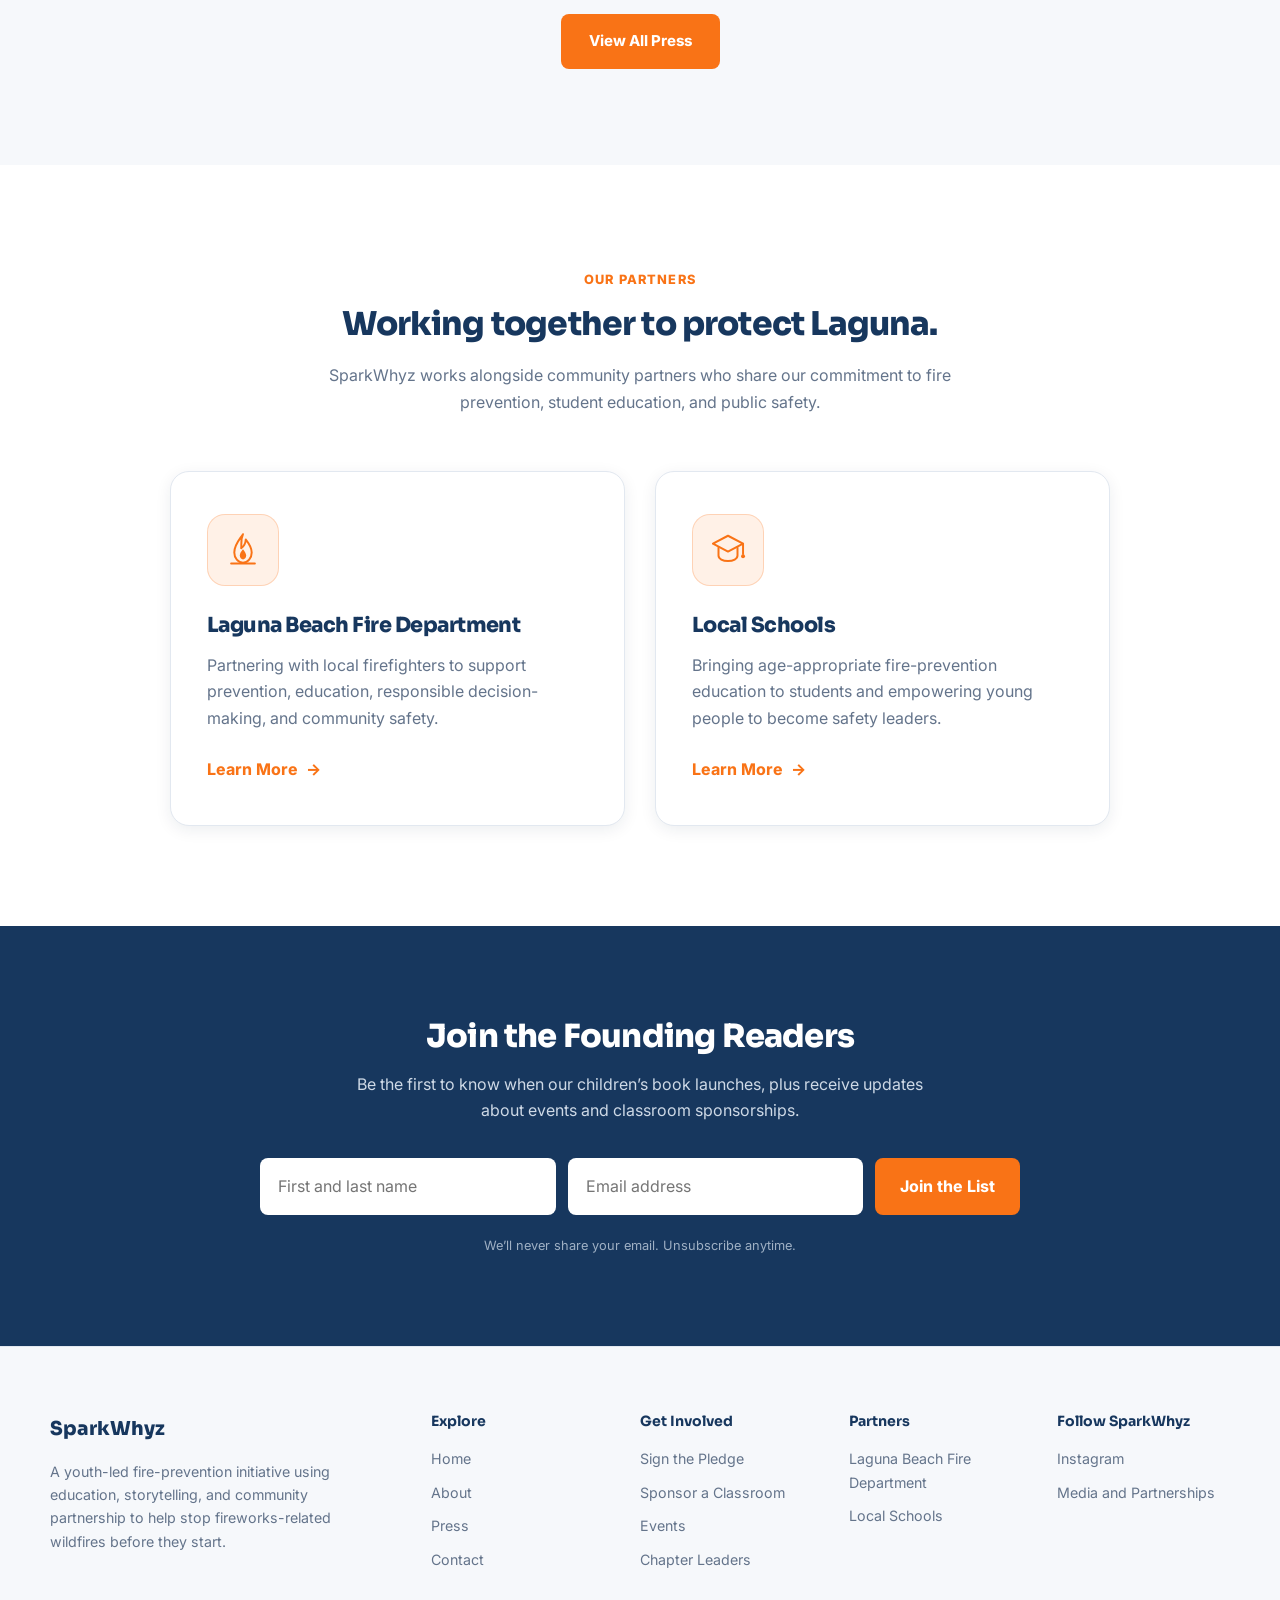
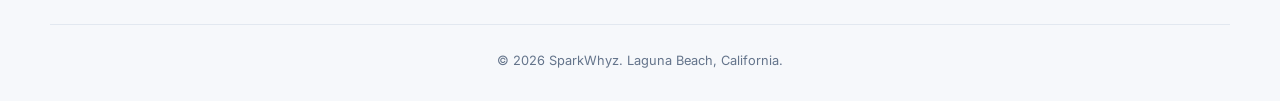
==== commit 94c79379: "Update index.html" ====
--- a/index.html
+++ b/index.html
@@ -239,14 +239,14 @@
        <li class="nav-item">
           <a href="press.html" class="nav-link">Press</a>
         </li>
-       <!-- removing duplicate  
+      
         <li>
           <a href="contact.html">Contact</a>
         </li>
         <li>
           <a href="contact.html">Contact</a>
         </li>
-        -->
+       
         <li>
           <button
             class="theme-toggle"
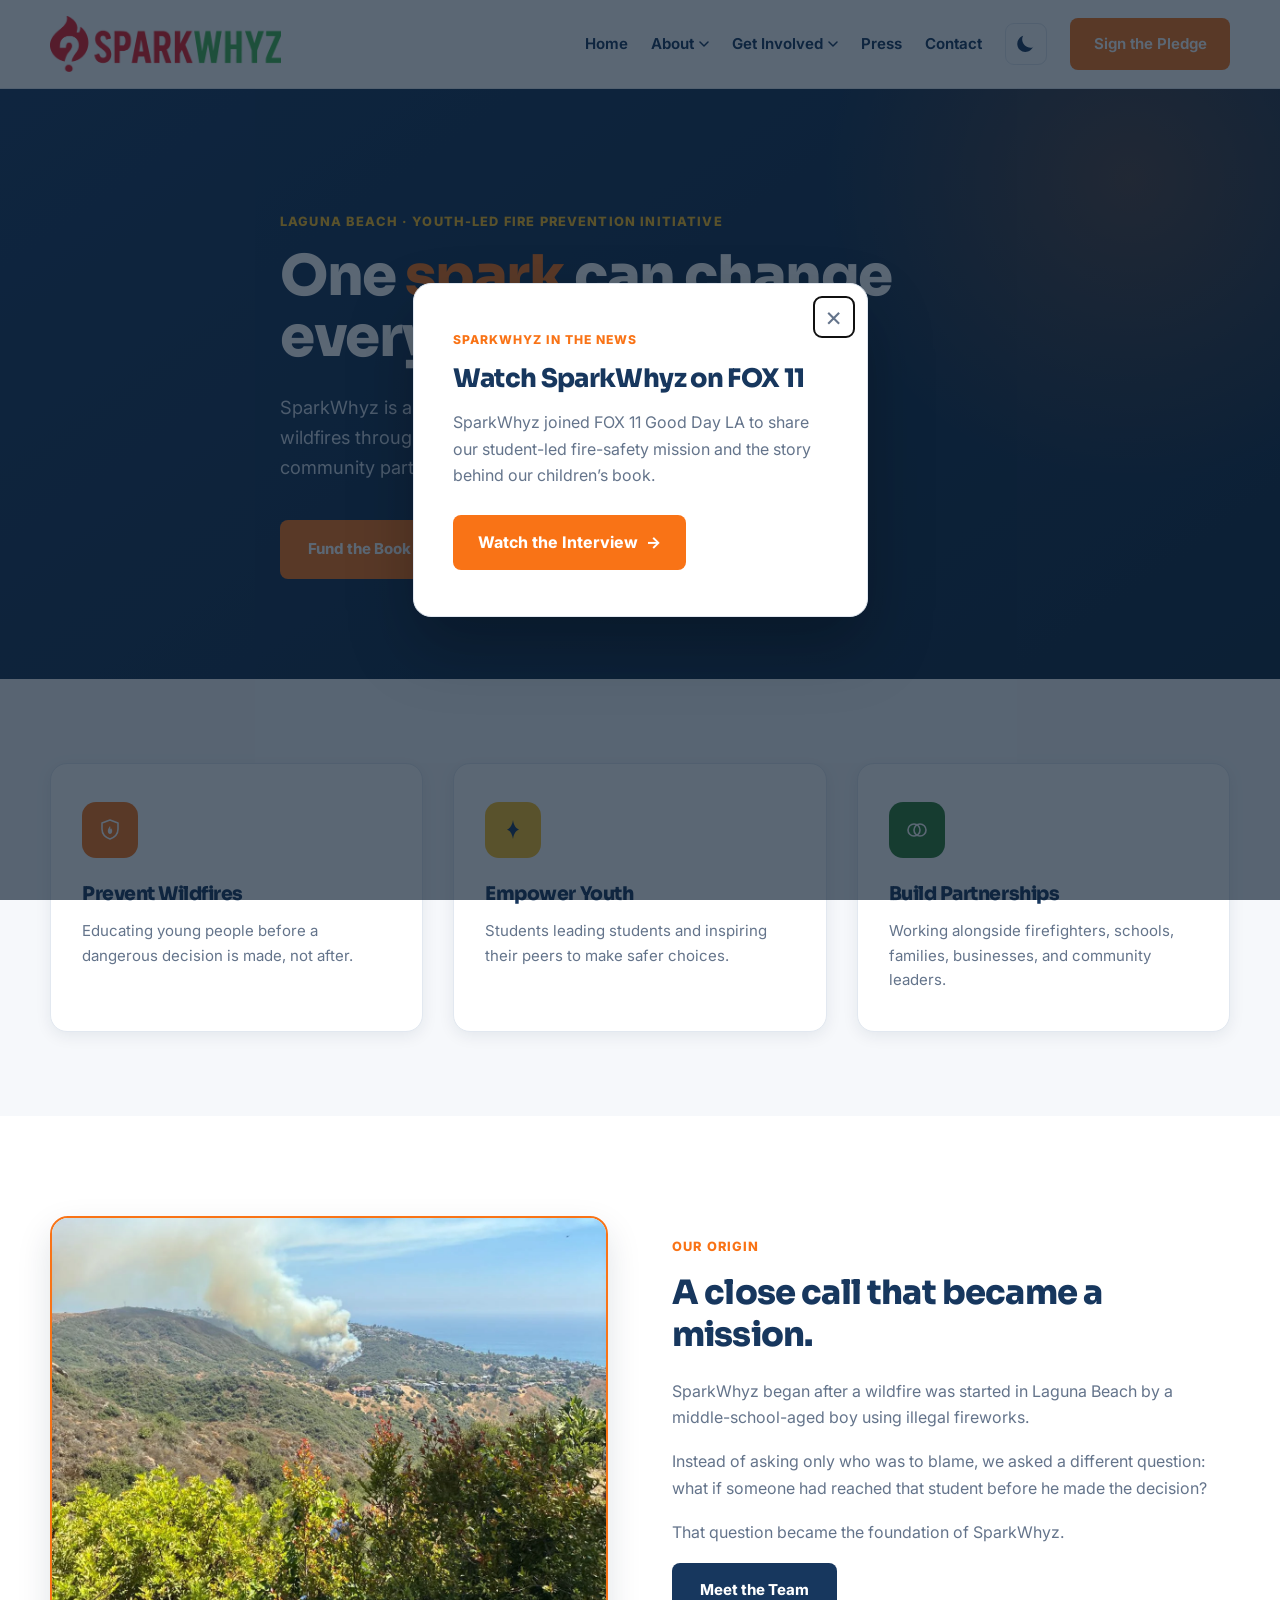
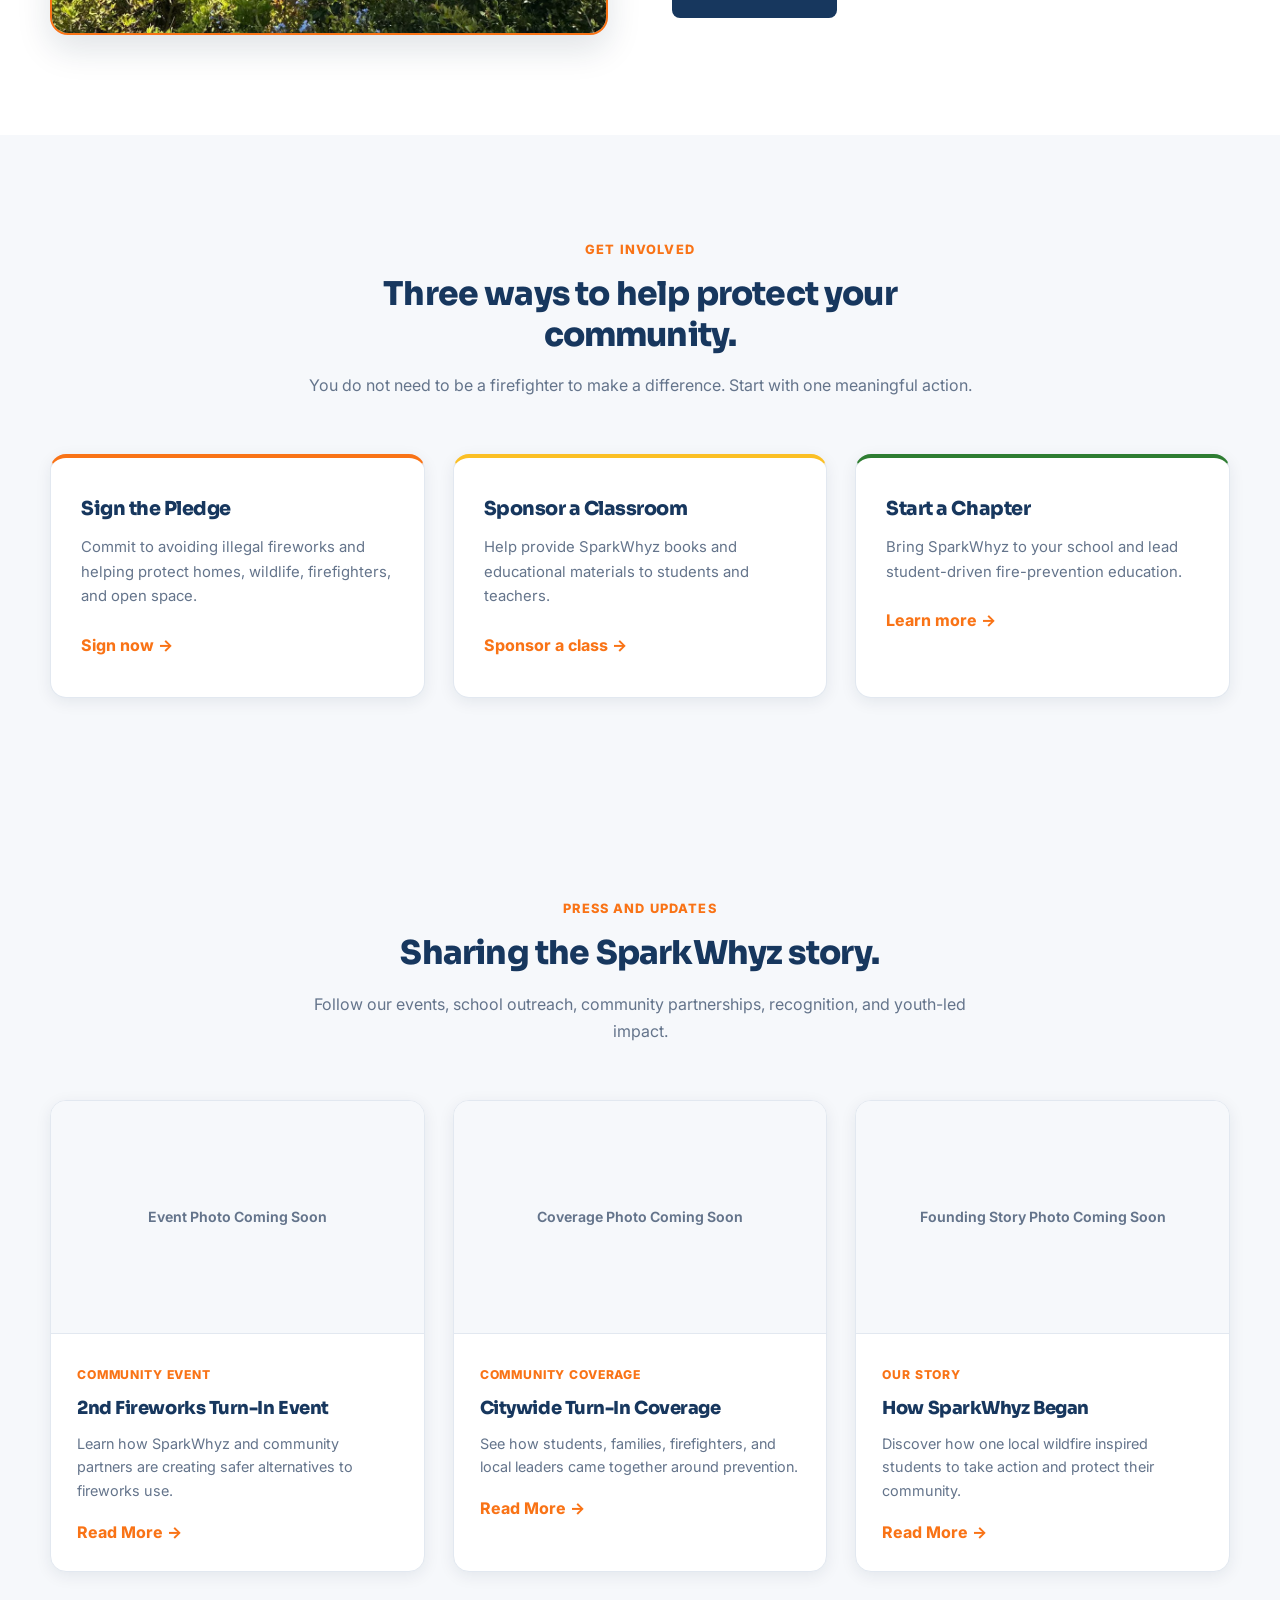
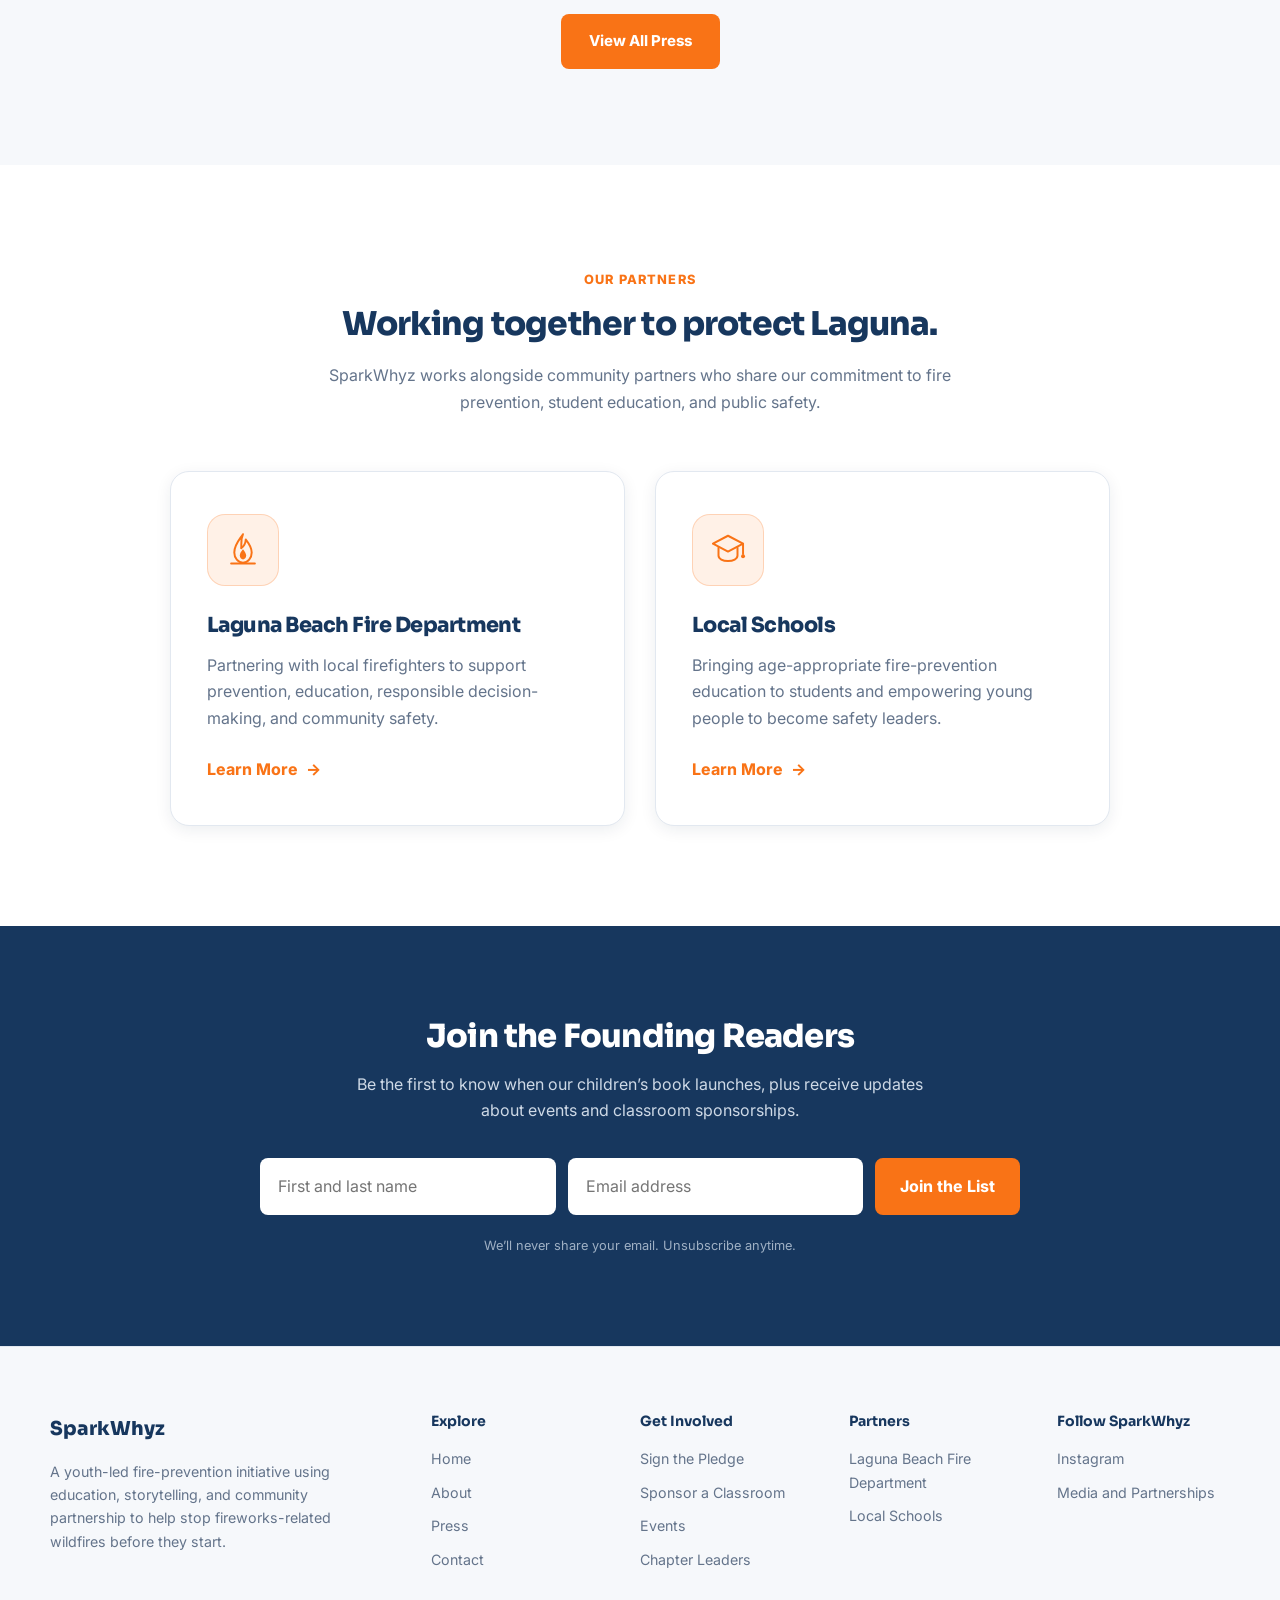
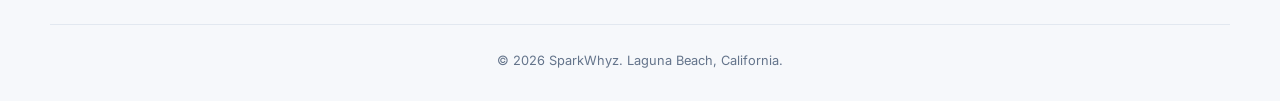
==== commit 580ceebd: "Update index.html" ====
--- a/index.html
+++ b/index.html
@@ -243,9 +243,11 @@
         <li>
           <a href="contact.html">Contact</a>
         </li>
+        <!-- Mehr 8/1 Removing duplicate contact menu
         <li>
           <a href="contact.html">Contact</a>
         </li>
+        -->
        
         <li>
           <button
